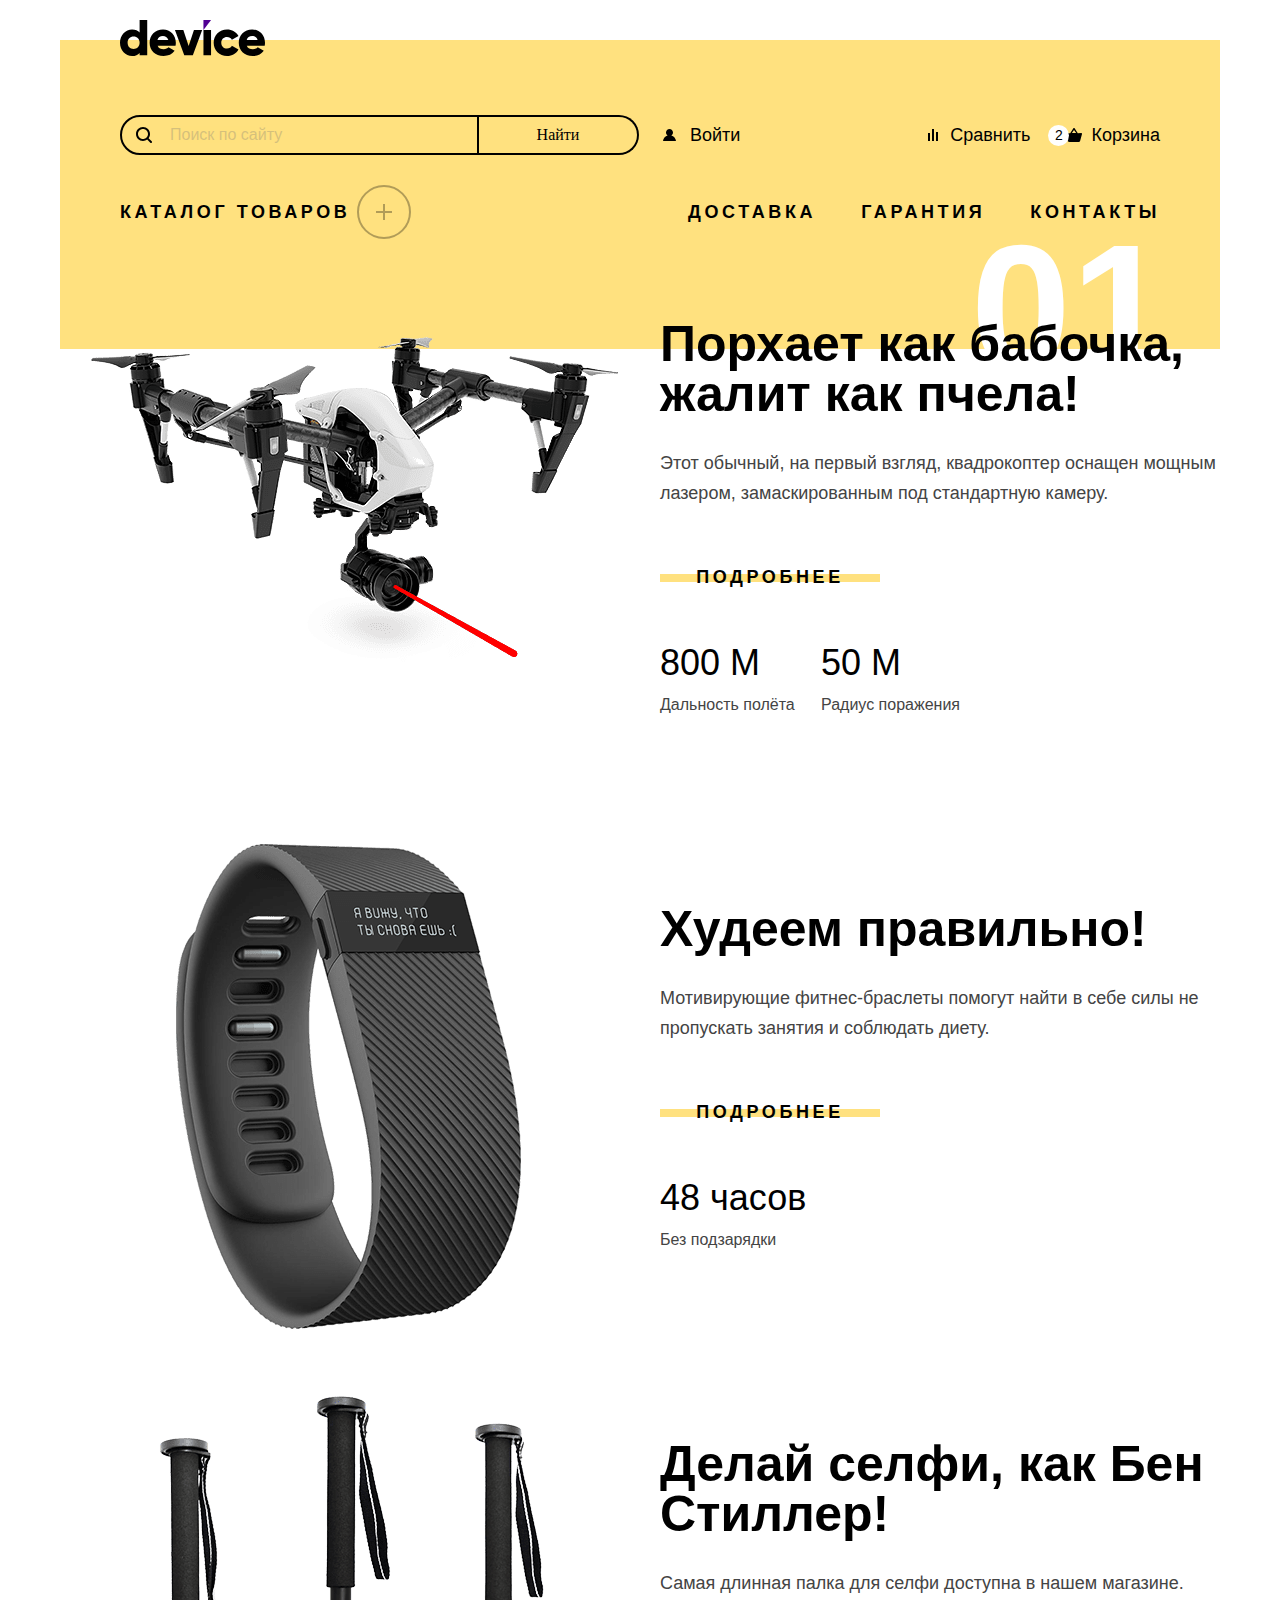
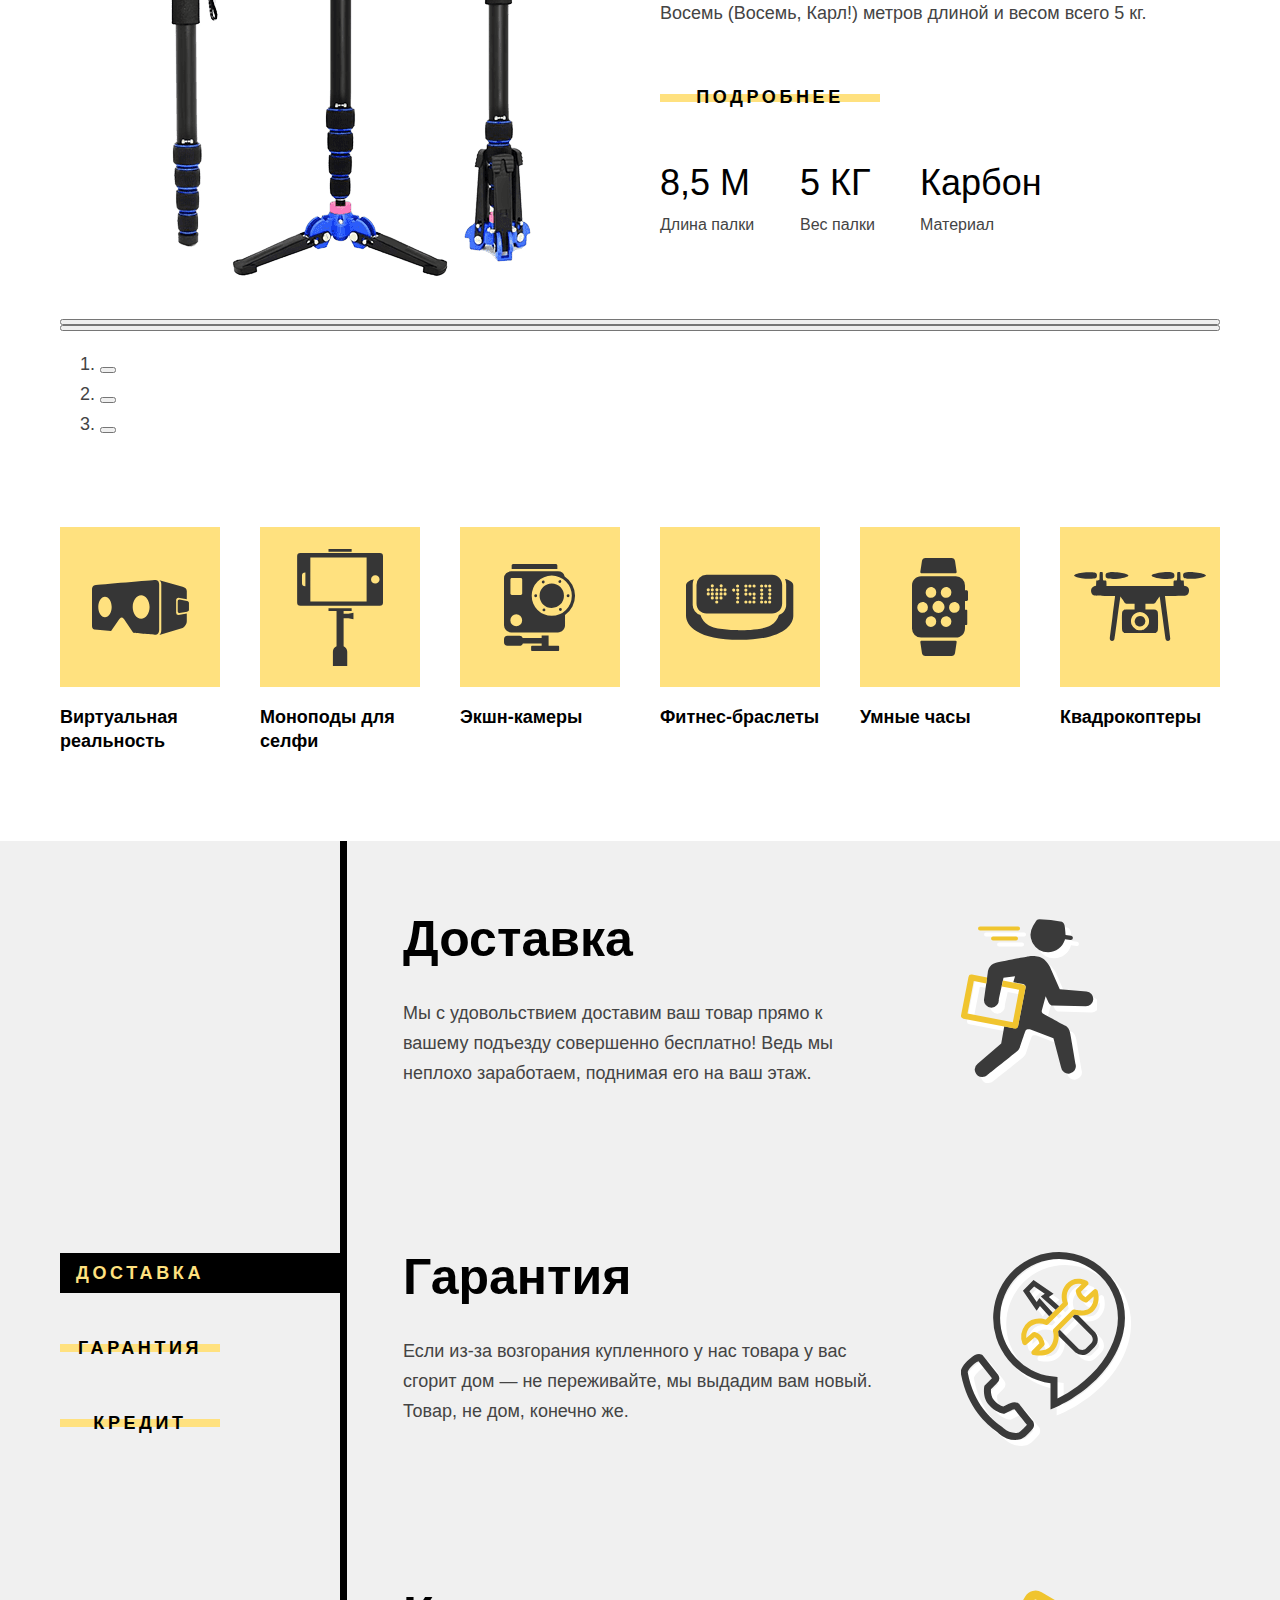
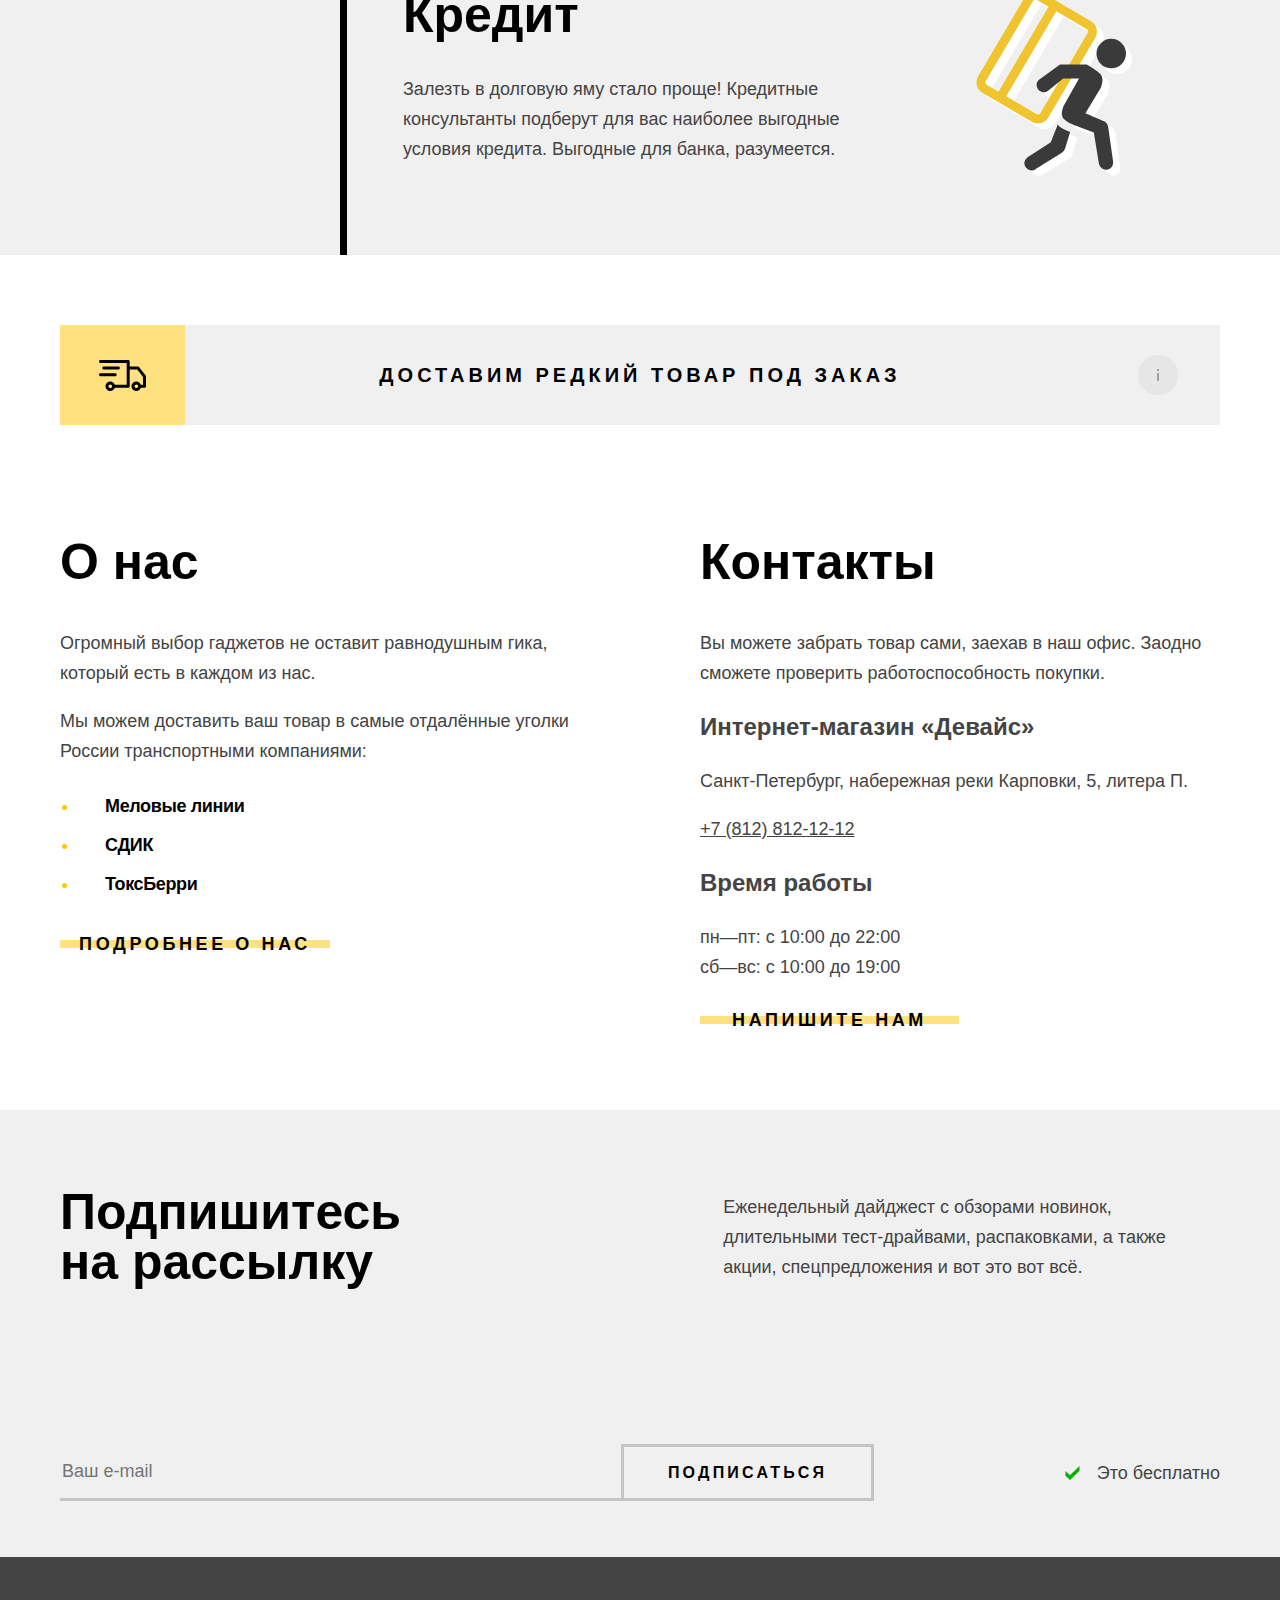
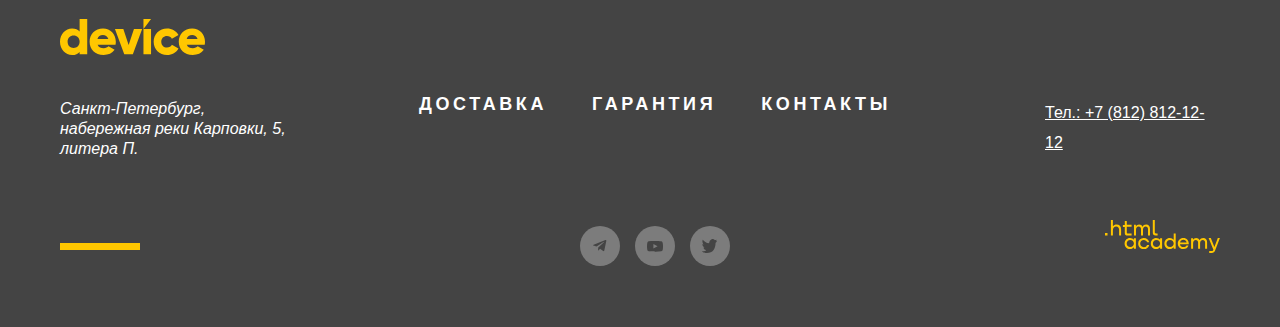
==== index.html @ 6e148314 "Добавляет стили кнопкам футера в разных статусах" ====
<!DOCTYPE html>
<html lang="ru">

  <head>
    <meta charset="utf-8">
    <link rel="stylesheet" href="styles/styles.css">
    <title>HTML Academy: Девайс</title>
  </head>

  <body>
    <header class="page-header">
      <div class="container">
        <a class="page-header-link" href="index.html">
          <img class="page-header-logo" src="images/logo-header.svg" width="145" height="36"
            alt="Логотип интернет-магазина «Device».">
        </a>
        <div class="user-link-row">
          <div class="search-form-container">
            <form class="search-form" action="https://echo.htmlacademy.ru/" method="post">
              <label class="search">
                <input class="search-input" type="search" name="search-field" placeholder="Поиск по сайту">
                <svg class="search-icon" aria-hidden="true" focusable="false" xmlns="http://www.w3.org/2000/svg"
                  width="16" height="16" fill="none" viewBox="0 0 16 16">
                  <path fill="#000"
                    d="m15.7 14.3-3.1-3.1C13.5 10 14 8.6 14 7c0-3.9-3.1-7-7-7S0 3.1 0 7s3.1 7 7 7c1.6 0 3-.5 4.2-1.4l3.1 3.1c.2.2.4.3.7.3.6 0 1-.4 1-1 0-.2-.1-.5-.3-.7ZM2 7c0-2.8 2.2-5 5-5s5 2.2 5 5-2.2 5-5 5-5-2.2-5-5Z" />
                </svg>
              </label>
              <button class="button search-button" type="submit"><span>Найти</span></button>
            </form>
            <a class="user-link user-login" href="#"><svg class="user-link-icon" aria-hidden="true" focusable="false"
                xmlns="http://www.w3.org/2000/svg" width="13" height="12" fill="none" viewBox="0 0 13 12">
                <path fill="#000"
                  d="M0 12h13c-.2-2.6-2.1-4.8-4.7-5.5 1-.6 1.7-1.7 1.7-3C10 1.6 8.4 0 6.5 0S3 1.6 3 3.5c0 1.3.7 2.4 1.7 3C2.1 7.2.2 9.4 0 12Z" />
              </svg>Войти</a>
          </div>
          <div class="user-link-container">
            <a class="user-link user-compare" href="#"><svg class="user-link-icon" aria-hidden="true" focusable="false"
                xmlns="http://www.w3.org/2000/svg" width="10" height="12" fill="none" viewBox="0 0 10 12">
                <path fill="#000" d="M6 0H4v12h2V0ZM2 4H0v8h2V4ZM10 3H8v9h2V3Z" />
              </svg>Сравнить</a>
            <a class="user-link user-basket" href="#"><svg class="user-link-icon" aria-hidden="true" focusable="false"
                xmlns="http://www.w3.org/2000/svg" width="16" height="14" fill="none" viewBox="0 0 16 14">
                <path fill="#000"
                  d="m15.3 5-3.5.2L8.6.3C8.5.1 8.2 0 8 0c-.2 0-.5.1-.6.3L4.2 5.2H.7c-.4 0-.7.3-.7.7v.2l1.9 6.8c.2.7.7 1.1 1.4 1.1h9.4c.7 0 1.2-.4 1.4-1.1L16 6v-.2c0-.4-.3-.8-.7-.8ZM8 1.9l2.2 3.2H5.9L8 1.9Z" />
              </svg>Корзина</a>
          </div>
        </div>
        <div class="navigation-row">
          <div class="catalog-container">
            <a class="navigation-link navigation-catalog" href="catalog.html">Каталог товаров <span
                class="header-catalog-image"><svg class="header-catalog-icon" aria-hidden="true" focusable="false"
                  xmlns="http://www.w3.org/2000/svg" width="16" height="16" fill="none" viewBox="0 0 16 16">
                  <path fill="#000" d="M16 7H9V0H7v7H0v2h7v7h2V9h7V7Z" />
                </svg></span></a>
          </div>
          <nav class="navigation">
            <a class="navigation-link" href="#">Доставка</a>
            <a class="navigation-link" href="#">Гарантия</a>
            <a class="navigation-link" href="#">Контакты</a>
          </nav>
        </div>
      </div>
    </header>

    <main class="main-container main-index">
      <div class="container">
        <h1 class="visually-hidden">Интернет-магазин «Device»</h1>
        <section class="slider slider-1">
          <h2 class="visually-hidden">Популярные товары</h2>
          <div class="slide">
            <img class="slider-image" src="images/slider-img/slider-1.png" width="560" height="560"
              alt="Фото квадрокоптера.">
            <div class="slider-info-container">
              <h3 class="main-title slider-title">Порхает как бабочка, жалит как пчела!</h3>
              <p class="slider-text">Этот обычный, на первый взгляд, квадрокоптер оснащен мощным лазером,
                замаскированным
                под
                стандартную камеру.</p>
              <button class="button button-primary btn-slider" type="button">Подробнее</button>
              <dl class="table-info-1 table-info">
                <dt class="table-title">Дальность полёта</dt>
                <dd class="table-description">800 М</dd>
                <dt class="table-title">Радиус поражения</dt>
                <dd class="table-description">50 М</dd>
              </dl>
            </div>
          </div>

          <div class="slide slider-2">
            <img class="slider-image" src="images/slider-img/slider-2.png" width="560" height="560"
              alt="Фото фитнес-браслета.">
            <div class="slider-info-container">
              <h3 class="main-title slider-title">Худеем правильно!</h3>
              <p class="slider-text">Мотивирующие фитнес-браслеты помогут найти в себе силы не пропускать занятия и
                соблюдать
                диету.</p>
              <button class="button button-primary btn-slider" type="button">Подробнее</button>
              <dl class="table-info-2 table-info">
                <dt class="table-title">Без подзарядки</dt>
                <dd class="table-description">48 часов</dd>
              </dl>
            </div>
          </div>

          <div class="slide slider-3">
            <img class="slider-image" src="images/slider-img/slider-3.png" width="560" height="560"
              alt="Фото палки для селфи.">
            <div class="slider-info-container">
              <h3 class="main-title slider-title">Делай селфи, как Бен Стиллер!</h3>
              <p class="slider-text">Самая длинная палка для селфи доступна в нашем магазине. Восемь (Восемь, Карл!)
                метров
                длиной и весом всего 5 кг.</p>
              <button class="button button-primary btn-slider" type="button">Подробнее</button>
              <dl class="table-info-3 table-info">
                <dt class="table-title">Длина палки</dt>
                <dd class="table-description">8,5 М</dd>
                <dt class="table-title">Вес палки</dt>
                <dd class="table-description">5 КГ</dd>
                <dt class="table-title">Материал</dt>
                <dd class="table-description">Карбон</dd>
              </dl>
            </div>
          </div>

          <button class="slider-button slider-prev" type="button">
            <span class="visually-hidden">Предыдущий товар</span>
          </button>
          <button class="slider-button slider-next" type="button">
            <span class="visually-hidden">Следующий товар</span>
          </button>

          <div class="pagination-conteiner">
            <ol class="slider-pagination">
              <li class="slider-pagination-item">
                <button class="slider-pagination-button slider-pagination-button-current" type="button">
                  <span class="visually-hidden">1 Слайд</span>
                </button>
              </li>
              <li class="slider-pagination-item">
                <button class="slider-pagination-button" type="button">
                  <span class="visually-hidden">2 Слайд</span>
                </button>
              </li>
              <li class="slider-pagination-item">
                <button class="slider-pagination-button" type="button">
                  <span class="visually-hidden">3 Слайд</span>
                </button>
              </li>
            </ol>
          </div>
        </section>
      </div>

      <section class="product-category">
        <div class="container">
          <h2 class="visually-hidden">Категории товаров</h2>
          <a class="product-category-link" href="#">
            <div class="product-icon-container"><svg class="product-icon" aria-hidden="true" focusable="false"
                xmlns="http://www.w3.org/2000/svg" width="97" height="55" fill="none" viewBox="0 0 97 55">
                <path fill="#363636"
                  d="M84.13 32.64V20c0-1.3 1.05-2.37 2.34-2.37l8.32 1.58v-8.19c0-2.36-1.7-3.43-4.2-4.27L67.4.17c1.62 1.4 1.9 2.04 1.9 4.4v45.21c0 2.36-.46 4.07-1.97 5.21l23.26-7.07c2.4-.83 4.2-4.21 4.2-6.57v-7.91l-8.32 1.57a2.35 2.35 0 0 1-2.34-2.37Z" />
                <path fill="#363636"
                  d="m95.13 20.98-7.6-1.45c-1 0-1.82.83-1.82 1.86v9.86c0 1.03.81 1.86 1.82 1.86l7.6-1.43c1.15-.42 1.82-.83 1.82-1.86v-6.99c0-1.02-.76-1.5-1.82-1.85ZM67.17 4.48c0-5.08-4.23-4.46-4.23-4.46S5.84 4.74 2.84 5.14C-.16 5.55 0 9.54 0 9.54V45.8c0 3.74 2.6 3.75 2.6 3.75l16.48 1.4L27.2 39.3s1.11-1.83 2.5-1.83c1.4 0 2.44 1.86 2.44 1.86l9.06 13.52s18.9 1.91 22.52 1.91c3.63 0 3.44-5.02 3.44-5.02V4.48ZM12.98 37.2c-3.7 0-6.7-4.6-6.7-10.27 0-5.68 3-10.28 6.7-10.28s6.7 4.6 6.7 10.28c0 5.67-3 10.27-6.7 10.27Zm36.16 1.43c-4.66 0-8.44-5.24-8.44-11.7 0-6.47 3.78-11.7 8.44-11.7s8.44 5.23 8.44 11.7c0 6.46-3.78 11.7-8.44 11.7Z" />
              </svg></div>
            <p class="product-category-description">Виртуальная
              реальность</p>
          </a>
          <a class="product-category-link" href="#">
            <div class="product-icon-container"><svg class="product-icon" aria-hidden="true" focusable="false"
                xmlns="http://www.w3.org/2000/svg" width="87" height="117" fill="none" viewBox="0 0 87 117">
                <path fill="#363636"
                  d="M82.82 4.01H3.33A3.19 3.19 0 0 0 .14 7.2V53.6a3.19 3.19 0 0 0 3.19 3.2h79.5A3.19 3.19 0 0 0 86 53.6V7.2A3.19 3.19 0 0 0 82.82 4ZM8.4 37.24h-.22a3.19 3.19 0 0 1-3.2-3.2v-7.28a3.19 3.19 0 0 1 3.2-3.18h.22v13.66ZM69.62 52.4H13.34v-44h56.28v44Zm8.78-17.86a4.15 4.15 0 1 1 0-8.29 4.15 4.15 0 0 1 0 8.3ZM54.65 0H31.5v2.76h23.15V0ZM46.6 64.86V61.9h8.05v-2.76H31.5v2.76h8.04v35.24a6.07 6.07 0 0 0-3.63 5.56V117h14.33v-14.3c0-2.5-1.5-4.63-3.63-5.56v-28h4.8l5.04 1.22v-6.71l-5.05 1.21h-4.8Z" />
              </svg></div>
            <p class="product-category-description">Моноподы
              для селфи</p>
          </a>
          <a class="product-category-link" href="#">
            <div class="product-icon-container"><svg class="product-icon" aria-hidden="true" focusable="false"
                xmlns="http://www.w3.org/2000/svg" width="72" height="87" fill="none" viewBox="0 0 72 87">
                <path fill="#363636"
                  d="M53.35 1.49c0-.74-.58-1.49-1.31-1.49H9.05c-.73 0-1.38.75-1.38 1.49v3.52h45.68V1.5ZM54.2 81.8h-9.6V71.44h-6.95v2.5H18.77a3.49 3.49 0 0 0-3.18-2.15H3.56A3.59 3.59 0 0 0 0 75.31v3.02a3.55 3.55 0 0 0 3.56 3.48h12.03c1.52 0 2.8-.9 3.27-2.33h18.79v2.33h-9.52c-.53 0-1.01.44-1.01.97v3.17c0 .54.48 1.05 1.01 1.05H54.2c.53 0 .93-.51.93-1.05v-3.17c0-.53-.4-.97-.93-.97ZM60.67 12.39a7.04 7.04 0 0 0-6.77-5.05H7.15A7.1 7.1 0 0 0 0 14.36v46.9a7.18 7.18 0 0 0 7.15 7.12h46.74c3.9 0 7.13-3.2 7.13-7.12V50.92a23.3 23.3 0 0 0-.36-38.52ZM12.24 62.15a5.91 5.91 0 1 1 .02-11.82 5.91 5.91 0 0 1-.02 11.82Zm5.96-32.6c0 .78-.64 1.42-1.42 1.42H7.84c-.78 0-1.42-.64-1.42-1.42V15.39c0-.79.64-1.43 1.42-1.43h8.94c.78 0 1.42.64 1.42 1.43v14.16Zm29.56 22.3a20.1 20.1 0 0 1-20.05-20.12 20.1 20.1 0 0 1 20.05-20.12 20.1 20.1 0 0 1 20.06 20.13 20.1 20.1 0 0 1-20.06 20.12Z" />
                <path fill="#363636"
                  d="M47.76 43.96a12.2 12.2 0 0 0 12.19-12.23 12.2 12.2 0 0 0-12.19-12.22 12.2 12.2 0 0 0-12.19 12.22 12.2 12.2 0 0 0 12.2 12.23ZM31.56 33.17a1.44 1.44 0 1 0 0-2.87 1.44 1.44 0 0 0 0 2.87ZM63.96 33.17a1.44 1.44 0 1 0 0-2.87 1.44 1.44 0 0 0 0 2.87ZM39.1 19.43a1.44 1.44 0 1 0 0-2.87 1.44 1.44 0 0 0 0 2.87ZM56.41 46.91a1.43 1.43 0 1 0 0-2.86 1.43 1.43 0 0 0 0 2.86ZM55.7 19a1.44 1.44 0 1 0 0-2.87 1.44 1.44 0 0 0 0 2.87ZM39.83 47.34a1.44 1.44 0 1 0 0-2.87 1.44 1.44 0 0 0 0 2.87Z" />
              </svg></div>
            <p class="product-category-description">Экшн-камеры</p>
          </a>
          <a class="product-category-link" href="#">
            <div class="product-icon-container"><svg class="product-icon" aria-hidden="true" focusable="false"
                xmlns="http://www.w3.org/2000/svg" width="108" height="66" fill="none" viewBox="0 0 108 66">
                <path fill="#363636"
                  d="M98.97 5.07a10.4 10.4 0 0 1 1.2 4.82V31c0 4.62-3.09 8.53-7.24 9.9-1.33 4-3.78 7.86-8.05 10.44-8.68 5.23-31.12 4.83-31.2 4.83-.08 0-22.51.4-31.19-4.83a18.73 18.73 0 0 1-8.04-10.28 10.5 10.5 0 0 1-7.76-10.06V9.9c0-1.68.43-3.28 1.14-4.69C4.17 6.1 0 7.92 0 11.43v29.99c0 10.25 11.84 24.43 53.66 24.43 41.82 0 53.65-14.18 53.65-24.43V11.43c0-3.68-4.57-5.49-8.34-6.36Z" />
                <path fill="#363636"
                  d="M20.56 39.46h65.52c5.57 0 10.08-4.51 10.08-10.08V10.94C96.16 5.37 91.65.86 86.08.86H20.56A10.08 10.08 0 0 0 10.5 10.94v18.44c0 5.57 4.5 10.08 10.07 10.08Zm63.13-29a1.57 1.57 0 1 1 0 3.15 1.57 1.57 0 0 1 0-3.14Zm0 4.05a1.57 1.57 0 1 1 0 3.13 1.57 1.57 0 0 1 0-3.13Zm0 4.04a1.57 1.57 0 1 1 0 3.13 1.57 1.57 0 0 1 0-3.13Zm0 3.82a1.57 1.57 0 1 1 0 3.14 1.57 1.57 0 0 1 0-3.14Zm0 4.04a1.57 1.57 0 1 1 0 3.14 1.57 1.57 0 0 1 0-3.14Zm-4.03-15.94a1.57 1.57 0 1 1 0 3.13 1.57 1.57 0 0 1 0-3.13Zm0 15.94a1.57 1.57 0 1 1 0 3.14 1.57 1.57 0 0 1 0-3.14Zm-4.04-15.94a1.57 1.57 0 1 1 0 3.14 1.57 1.57 0 0 1 0-3.14Zm0 4.04a1.57 1.57 0 1 1 0 3.14 1.57 1.57 0 0 1 0-3.14Zm0 4.04a1.57 1.57 0 1 1 0 3.13 1.57 1.57 0 0 1 0-3.13Zm0 3.82a1.57 1.57 0 1 1 0 3.14 1.57 1.57 0 0 1 0-3.14Zm0 4.04a1.57 1.57 0 1 1 0 3.14 1.57 1.57 0 0 1 0-3.14Zm-7.66-15.94a1.57 1.57 0 1 1 0 3.13 1.57 1.57 0 0 1 0-3.13Zm0 8.08a1.57 1.57 0 1 1 0 3.13 1.57 1.57 0 0 1 0-3.13Zm0 3.88a1.57 1.57 0 1 1 0 3.13 1.57 1.57 0 0 1 0-3.13Zm0 3.98a1.57 1.57 0 1 1 0 3.14 1.57 1.57 0 0 1 0-3.14Zm-4.03-15.94a1.57 1.57 0 1 1 0 3.14 1.57 1.57 0 0 1 0-3.14Zm0 8.08a1.57 1.57 0 1 1 0 3.13 1.57 1.57 0 0 1 0-3.13Zm0 7.86a1.57 1.57 0 1 1 0 3.14 1.57 1.57 0 0 1 0-3.14Zm-4.04-15.94a1.57 1.57 0 1 1 0 3.14 1.57 1.57 0 0 1 0-3.14Zm0 4.04a1.57 1.57 0 1 1 0 3.14 1.57 1.57 0 0 1 0-3.14Zm0 4.04a1.57 1.57 0 1 1 0 3.14 1.57 1.57 0 0 1 0-3.14Zm0 7.86a1.57 1.57 0 1 1 0 3.14 1.57 1.57 0 0 1 0-3.14Zm-8.3-15.94a1.57 1.57 0 1 1 0 3.14 1.57 1.57 0 0 1 0-3.14Zm0 4.04a1.57 1.57 0 1 1 0 3.13 1.57 1.57 0 0 1 0-3.13Zm0 4.04a1.57 1.57 0 1 1 0 3.13 1.57 1.57 0 0 1 0-3.13Zm0 3.88a1.57 1.57 0 1 1 .01 3.13 1.57 1.57 0 0 1 0-3.13Zm0 3.98a1.57 1.57 0 1 1 0 3.14 1.57 1.57 0 0 1 0-3.14Zm-4.03-11.9a1.57 1.57 0 1 1 0 3.13 1.57 1.57 0 0 1 0-3.13Zm-8.5-.21a1.57 1.57 0 1 1 0 3.14 1.57 1.57 0 0 1 0-3.14Zm0 4.03a1.57 1.57 0 1 1 0 3.14 1.57 1.57 0 0 1 0-3.14Zm-4.04-8.07a1.57 1.57 0 1 1 0 3.13 1.57 1.57 0 0 1 0-3.13Zm0 4.04a1.57 1.57 0 1 1 0 3.13 1.57 1.57 0 0 1 0-3.13Zm0 4.03a1.57 1.57 0 1 1 0 3.14 1.57 1.57 0 0 1 0-3.14Zm0 4.04a1.57 1.57 0 1 1 0 3.14 1.57 1.57 0 0 1 0-3.14Zm-4.26-8.07a1.57 1.57 0 1 1 0 3.13 1.57 1.57 0 0 1 0-3.13Zm0 4.03a1.57 1.57 0 1 1 0 3.14 1.57 1.57 0 0 1 0-3.14Zm0 4.04a1.57 1.57 0 1 1 0 3.14 1.57 1.57 0 0 1 0-3.14Zm0 4.04a1.57 1.57 0 1 1 0 3.14 1.57 1.57 0 0 1 0-3.14ZM26.3 10.26a1.57 1.57 0 1 1 0 3.14 1.57 1.57 0 0 1 0-3.14Zm0 4.04a1.57 1.57 0 1 1 0 3.14 1.57 1.57 0 0 1 0-3.14Zm0 4.03a1.57 1.57 0 1 1 0 3.15 1.57 1.57 0 0 1 0-3.15Zm0 4.04a1.57 1.57 0 1 1 0 3.15 1.57 1.57 0 0 1 0-3.15Zm-4.04-8.07a1.57 1.57 0 1 1 0 3.14 1.57 1.57 0 0 1 0-3.14Zm0 4.03a1.57 1.57 0 1 1 0 3.14 1.57 1.57 0 0 1 0-3.14Z" />
              </svg></div>
            <p class="product-category-description">Фитнес-браслеты</p>
          </a>
          <a class="product-category-link" href="#">
            <div class="product-icon-container"><svg class="product-icon" aria-hidden="true" focusable="false"
                xmlns="http://www.w3.org/2000/svg" width="57" height="98" fill="none" viewBox="0 0 57 98">
                <path fill="#363636"
                  d="M54.5 32.2h-1.52v-4.64a9.16 9.16 0 0 0-9.08-9.19H9.08c-5 0-9.08 4.13-9.08 9.19v42.86a9.16 9.16 0 0 0 9.08 9.19H43.9c5 0 9.08-4.13 9.08-9.19v-3.41h1.52c.41 0 .75-.34.75-.76V52.47a.76.76 0 0 0-.76-.77h-1.51v-8.79h1.52c.83 0 1.5-.68 1.5-1.53v-7.65c0-.84-.67-1.53-1.5-1.53Zm-20.42-3.11c2.93 0 5.3 2.4 5.3 5.36a5.33 5.33 0 0 1-5.3 5.35c-2.92 0-5.3-2.4-5.3-5.35a5.33 5.33 0 0 1 5.3-5.36Zm-15.13 0c2.92 0 5.3 2.4 5.3 5.36a5.33 5.33 0 0 1-5.3 5.35c-2.93 0-5.3-2.4-5.3-5.35a5.33 5.33 0 0 1 5.3-5.36ZM5.3 49.39a5.33 5.33 0 0 1 5.3-5.35c2.92 0 5.3 2.4 5.3 5.36a5.33 5.33 0 0 1-5.3 5.36c-2.93 0-5.3-2.4-5.3-5.36Zm13.64 19.5c-2.92 0-5.3-2.4-5.3-5.35a5.33 5.33 0 0 1 5.3-5.36c2.93 0 5.3 2.4 5.3 5.36a5.33 5.33 0 0 1-5.3 5.35Zm1.5-19.9a6.09 6.09 0 0 1 6.05-6.12 6.09 6.09 0 0 1 6.06 6.12 6.09 6.09 0 0 1-6.06 6.13 6.1 6.1 0 0 1-6.05-6.13Zm13.64 19.9c-2.92 0-5.3-2.4-5.3-5.35a5.33 5.33 0 0 1 5.3-5.36c2.93 0 5.3 2.4 5.3 5.36a5.33 5.33 0 0 1-5.3 5.35Zm8.3-14.13c-2.92 0-5.3-2.4-5.3-5.36a5.33 5.33 0 0 1 5.3-5.36c2.93 0 5.3 2.4 5.3 5.36a5.33 5.33 0 0 1-5.3 5.36ZM9.65 15.31h33.68c.85 0 1.44-.68 1.3-1.51l-1.6-10.77A3.68 3.68 0 0 0 39.5 0H13.47a3.68 3.68 0 0 0-3.51 3.03L8.34 13.8c-.12.83.46 1.51 1.3 1.51ZM43.33 82.67H9.65c-.85 0-1.43.68-1.3 1.52l1.6 10.76a3.68 3.68 0 0 0 3.52 3.03h26.04a3.68 3.68 0 0 0 3.51-3.02l1.62-10.77a1.28 1.28 0 0 0-1.3-1.52Z" />
              </svg></div>
            <p class="product-category-description">Умные часы</p>
          </a>
          <a class="product-category-link" href="#">
            <div class="product-icon-container"><svg class="product-icon" aria-hidden="true" focusable="false"
                xmlns="http://www.w3.org/2000/svg" width="133" height="70" fill="none" viewBox="0 0 133 70">
                <path fill="#363636"
                  d="M12.05.26C6.51.75 1.84 1.86.58 2.93c-.73.62-.73.62-.24 1.16C1 4.8 4.06 5.73 7.6 6.32c4 .67 12.51.7 13.72.05 1.22-.66 1.63-1.41 1.63-2.98 0-1.62-.62-2.41-2.22-2.85C19.27.15 14.94 0 12.05.26ZM25.77.49c-.12.28-.25 2.1-.25 4.11 0 4.06.15 3.78-2.2 3.93l-1.03.08-.25 5.09-1.2.28c-2.57.67-3.99 2.6-3.78 5.3.13 1.92 1.03 3.34 2.58 4.08 1.1.52 1.47.54 11.24.54 5.55 0 10.14.08 10.19.18.05.13-1.1 9.4-2.58 20.64-1.44 11.23-2.68 21-2.7 21.67C35.72 68 36.6 69 38.12 69c1.24 0 2.01-.64 2.32-1.9.13-.52 1.5-10.34 3.02-21.83a727.78 727.78 0 0 1 2.94-20.86c.1 0 1.08 1.4 2.2 3.13 2.93 4.63 2.4 4.32 7.63 4.32h4.36v5.63l-5.14.08c-4.72.07-5.2.12-5.88.61-1.57 1.16-1.62 1.42-1.62 10.98 0 9.53.02 9.79 1.52 11.05l.85.7H81.7l.85-.7c1.5-1.26 1.52-1.52 1.52-11.05 0-9.56-.05-9.82-1.63-10.98-.67-.49-1.16-.54-5.88-.61l-5.13-.08v-5.63h4.36c5.23 0 4.7.3 7.63-4.32a25.53 25.53 0 0 1 2.2-3.13c.07 0 1.42 9.4 2.94 20.86 1.52 11.5 2.89 21.31 3.01 21.83.31 1.26 1.09 1.9 2.33 1.9 1.52 0 2.4-1 2.34-2.62-.02-.67-1.26-10.44-2.7-21.67a903 903 0 0 1-2.58-20.64c.05-.1 4.64-.18 10.19-.18 9.77 0 10.13-.02 11.24-.54 1.55-.74 2.45-2.16 2.58-4.08a4.75 4.75 0 0 0-3.8-5.3L110 13.7l-.26-5.09-1.03-.08c-2.34-.15-2.2.13-2.2-3.93 0-2-.12-3.83-.25-4.11-.2-.36-.54-.49-1.37-.49-.61 0-1.23.13-1.42.3-.2.21-.3 1.47-.3 3.94 0 2.47-.1 3.73-.31 3.93-.18.18-.9.31-1.65.31-1.63 0-1.66.05-1.66 3.11v2.29H32.48v-2.29c0-3.06-.02-3.1-1.65-3.1-.75 0-1.47-.14-1.65-.32-.2-.2-.31-1.46-.31-3.93s-.1-3.73-.3-3.93C28.37.13 27.75 0 27.13 0c-.82 0-1.16.13-1.37.49ZM68.62 40.6c2.89.9 5.39 3.4 6.16 6.17.44 1.54.31 4.21-.28 5.78a10.23 10.23 0 0 1-4.57 4.94c-1.29.64-1.75.71-3.92.71-2.16 0-2.63-.07-3.92-.71a10.22 10.22 0 0 1-4.56-4.94c-.6-1.57-.73-4.24-.29-5.78a9.58 9.58 0 0 1 6.06-6.17 7.56 7.56 0 0 1 5.32 0Z" />
                <path fill="#363636"
                  d="M63.8 44.44c-2.04.92-3.51 3.65-3.07 5.73a5.43 5.43 0 0 0 8 3.7 5.3 5.3 0 0 0 2.44-5.78 5.38 5.38 0 0 0-5.16-4.14c-.64 0-1.62.23-2.22.49ZM36.1.15c-3.93.67-4.52 1.14-4.52 3.45 0 1.82.46 2.41 2.27 2.95 1.55.47 7.17.52 10.5.13 6.86-.82 11.32-2.54 9.7-3.75-1.27-.9-4.9-1.88-9.06-2.39-2.47-.3-8-.54-8.9-.39ZM89.48.26c-6.31.59-11.86 2.08-11.86 3.18 0 1.73 7.84 3.47 15.63 3.5 5.8 0 7.2-.64 7.2-3.34 0-1.83-.62-2.62-2.38-3.09C96.42.11 92.4 0 89.48.26ZM112.78.28c-1.78.23-3.02.77-3.43 1.5-.4.76-.31 2.9.15 3.57.93 1.3 1.65 1.46 7.07 1.46 3.66 0 5.8-.13 7.87-.49 3.53-.59 6.6-1.51 7.24-2.23.5-.54.5-.54-.23-1.16-1.34-1.13-5.96-2.18-11.92-2.67-3.48-.29-4.48-.29-6.75.02Z" />
              </svg></div>
            <p class="product-category-description">Квадрокоптеры</p>
          </a>
        </div>
      </section>

      <section class="advantages">
        <div class="container">
          <div class="tab-menu">
            <h2 class="visually-hidden">Наши преимущества</h2>
            <button class="button advantages-button advantages-button-current" type="button">Доставка</button>
            <button class="button advantages-button" type="button">Гарантия</button>
            <button class="button advantages-button" type="button">Кредит</button>
          </div>
          <div class="tab-description-container">
            <div class="tab-description">
              <div class="text-container-delievery">
                <h3 class="main-title advantages-title">Доставка</h3>
                <p class="tab-text">Мы с удовольствием доставим ваш товар прямо
                  к вашему подъезду совершенно бесплатно! Ведь
                  мы неплохо заработаем, поднимая его на ваш этаж.</p>
              </div>
              <svg class="advantages-icon-1" aria-hidden="true" focusable="false" xmlns="http://www.w3.org/2000/svg"
                width="136" height="165" fill="none" viewBox="0 0 136 165">
                <path fill="#fff"
                  d="M93.13 39.27c8.12 0 14.95-5.55 16.9-13.05l5.47.81a2.16 2.16 0 0 0 .64-4.27l-5.55-.82v-.68s-.46-6.52-1.08-9.24c-.62-2.72-2.54-3.3-2.54-3.3A111.85 111.85 0 0 0 84.6 6.3c-2.6 0-3.16 1.33-3.16 1.33l-3.15 5-.23.36-.02.04a17.46 17.46 0 0 0 15.1 26.24ZM131.53 78.58 104.8 76.4l-9.24-21.12s-.46-2.77-6.01-8.47c-5.55-5.7-16.8-3.4-16.8-3.4s-23.89 4.48-31.75 6.33c-7.86 1.85-8.16 9.86-8.16 9.86l-.64 4.52-15.17-2.94a2.99 2.99 0 0 0-3.52 2.37L6.1 101.8a3 3 0 0 0 2.37 3.52l51.2 9.92.35.04c-.73.1-1.3-.04-1.3-.04l-9.4-1.85-3.07 17.1-23.56 20.37a7.41 7.41 0 0 0 4.63 13.23 7.4 7.4 0 0 0 5.22-2.15s27.73-22.04 29.58-23.59c1.85-1.54 2.77-3.85 2.77-3.85s4.54-13.95 5.78-16.87c.85-2 4.93-1.08 4.93-1.08l22.89 8.63 7.61 29.06a7.43 7.43 0 1 0 14.59-2.7c-.84-4.97-4.6-27.05-5.56-31.83-1.08-5.4-4.62-6.94-4.62-6.94s-21.27-11.55-22.66-12.33c-1.38-.77-1.08-2.77-1.08-2.77l3.93-14.33 2.78 5.85s1.62 3.28 4.08 3.4l33.36.82a7.43 7.43 0 0 0 .63-14.83ZM60.1 63.3l-1.79 5.88 9.9 1.92L48 67.19l.55-2.5 11.55-1.38Zm-2.25 45.47L12.55 100l6.27-32.35 12.54 2.43-1.62 11.56-.64 4.41v.08l-.03.13a7.43 7.43 0 1 0 14.74.01l2.9-13.22 17.42 3.37-6.28 32.36ZM25.05 17.5h38.03a2 2 0 0 0 2-1.98 2 2 0 0 0-2-2H25.05a2 2 0 0 0-2 2 2 2 0 0 0 2 1.99ZM38.08 23.52a2 2 0 0 0-2 2 2 2 0 0 0 2 1.98h22.96a2 2 0 0 0 2-1.99 2 2 0 0 0-2-1.99H38.08Z" />
                <path fill="#3A3A3A"
                  d="M87.1 33.23c8.12 0 14.94-5.54 16.9-13.05l5.47.82.31.02a2.16 2.16 0 0 0 .32-4.29l-5.54-.83v-.13l-.01-.54s-.45-6.52-1.08-9.24c-.62-2.72-2.53-3.3-2.53-3.3A111.85 111.85 0 0 0 78.56.25c-2.6 0-3.15 1.34-3.15 1.34l-3.15 5-.01-.01-.22.37-.03.04a17.47 17.47 0 0 0 15.1 26.24ZM125.5 72.54l-26.74-2.17-9.25-21.11s-.46-2.77-6-8.48c-5.56-5.7-16.8-3.39-16.8-3.39s-23.9 4.47-31.75 6.32c-7.86 1.85-8.17 9.86-8.17 9.86l-3.08 22.04-.64 4.4-.01.09-.02.12a7.43 7.43 0 1 0 14.73.01l4.74-21.57 11.56-1.39-1.8 5.88 9.9 1.92a3.01 3.01 0 0 1 2.38 3.52l-7.41 38.24a3.01 3.01 0 0 1-2.95 2.43l-.22-.02c-.73.1-1.29-.04-1.29-.04l-9.4-1.84-3.08 17.1-23.56 20.36a7.41 7.41 0 0 0 4.64 13.23 7.4 7.4 0 0 0 5.22-2.14s27.72-22.05 29.57-23.6a10.93 10.93 0 0 0 2.77-3.84s4.54-13.95 5.78-16.88c.85-2 4.94-1.08 4.94-1.08l22.88 8.63 7.62 29.07a7.43 7.43 0 1 0 14.59-2.7c-.85-4.98-4.61-27.06-5.57-31.84-1.08-5.4-4.62-6.93-4.62-6.93S83.19 95.18 81.81 94.4c-1.39-.77-1.08-2.77-1.08-2.77l3.93-14.33 2.77 5.85s1.62 3.28 4.09 3.4l33.35.81a7.43 7.43 0 0 0 .63-14.83Z" />
                <path fill="#F0C42E"
                  d="m53.97 109.64.22.03c1.41 0 2.67-1 2.95-2.44L64.55 69a3.01 3.01 0 0 0-2.37-3.52l-20.22-3.91-1.28 5.86 17.41 3.37-6.27 32.36-45.3-8.78 6.27-32.35 12.54 2.43.83-5.95-15.18-2.95a2.99 2.99 0 0 0-3.51 2.38L.05 96.17a3 3 0 0 0 2.38 3.52l51.2 9.92c.11.02.22.03.34.03Z" />
                <path fill="#F0C52E"
                  d="M59.04 9.48a2 2 0 0 1-2 2H19.01a2 2 0 0 1-2-2 2 2 0 0 1 2-1.99h38.03a2 2 0 0 1 2 2ZM57 19.48a2 2 0 0 1-2 1.99H32.04a2 2 0 0 1-2-1.99 2 2 0 0 1 2-1.99H55a2 2 0 0 1 2 1.99Z" />
              </svg>
            </div>

            <div class="tab-description second">
              <div class="text-container-guarantee">
                <h3 class="main-title advantages-title">Гарантия</h3>
                <p class="tab-text">Если из-за возгорания купленного у нас товара у вас
                  сгорит дом — не переживайте, мы выдадим вам новый.
                  Товар, не дом, конечно же.</p>
              </div>
              <svg class="advantages-icon-2" aria-hidden="true" focusable="false" xmlns="http://www.w3.org/2000/svg"
                width="171" height="195" fill="none" viewBox="0 0 171 195">
                <path fill="#fff"
                  d="M77.7 174.64c-.11-.13-10.5-13-12.61-15.76a6.86 6.86 0 0 0-5.6-2.68c-2.56 0-4.83 1.17-5.51 1.55l-5.49 2.74c-1.77-.48-5.58-1.95-9.28-6.26-3.28-3.84-3.26-8.99-3.08-11.1l5.9-5.9a6.56 6.56 0 0 0 1.24-8.43l-.22-.3L28.38 110a5.2 5.2 0 0 0-4.18-1.94c-2.85 0-5.88 1.97-6.76 2.59C6.56 118.4 5.86 125.2 5.81 125.96l-.02.42.07.4c6.41 35.73 26.03 51.14 35.45 58.55 1.15.9 2.14 1.68 2.86 2.3A25.53 25.53 0 0 0 60.72 194c2.38 0 4.48-.4 6.09-1.17 4.37-2.08 9.43-8.01 10.87-9.78 2.5-3.06 1.29-6.6.17-8.2l-.16-.21ZM63.8 186.5c-.5.24-1.57.49-3.08.49a18.7 18.7 0 0 1-11.94-4.63c-.86-.75-1.92-1.58-3.14-2.55-8.7-6.82-26.73-21-32.78-53.68.29-.98 1.83-4.94 8.62-9.77.65-.45 1.5-.9 2.12-1.14l13.5 17.03-7.53 7.53-.2 1.05c-.08.42-1.91 10.4 4.52 17.94 6.29 7.35 13.25 8.66 14.59 8.85l1.08.16 7.64-3.83.22-.11a5.28 5.28 0 0 1 2.16-.65 1632.26 1632.26 0 0 0 12.5 15.64c-2.56 3.09-6.17 6.66-8.28 7.67Zm74.05-120.68c5.51-5.17 7.16-11.97 5.03-20.78a2.5 2.5 0 0 0-4.1-1.27l-8.22 7.4c-1.44-.8-3.68-2.45-4.47-5.33l6.8-6.73c.95-.94 1-2.45.11-3.44l-.19-.21c-.19-.22-.42-.4-.67-.53a20.4 20.4 0 0 0-8.83-2.12c-4.7 0-8.86 1.92-12 5.56-6 6.94-4.56 15.04-3.54 18.47l-3.49 3.49L94 51.09l4.71-3.27L78.67 34.1l-10.6 10.6 13.72 20.04 3.27-4.71L94.3 70.3 91 73.6a22.31 22.31 0 0 0-6.66-1.06 18.22 18.22 0 0 0-13.96 6.36c-.27.33-6.6 8.17-2.75 18.62a2.5 2.5 0 0 0 3.99 1.02l8.3-7.26c1.32.57 3.62 2.08 4.65 5.93l-7.38 7.51a2.5 2.5 0 0 0 1.22 4.19c.1.02 2.72.62 6.17.62 6.84 0 12.11-2.27 15.25-6.57a20.93 20.93 0 0 0 4-13.08l16.2 16.21.18.16a12.28 12.28 0 0 0 7.45 2.73c2.23 0 4.63-.74 6.85-2.83l5.52-5.51.1-.1c5.02-5.36 2.26-11.7.1-14.3L123.3 69.27c1.02.1 2.15.18 3.32.18 4.89 0 8.67-1.22 11.24-3.64Zm-53.3-13.84-2.73 3.95-7.28-10.63 4.73-4.73 10.63 7.28-3.95 2.73 14.79 13.29-4.1 4.09 1.2-1.2-13.29-14.78ZM98.11 85.5c.11.31 2.62 7.75-2.32 14.53-2.77 3.8-7.75 4.53-11.4 4.51l4.7-4.79a2.5 2.5 0 0 0 .68-2.18c-1.8-10.15-9.75-11.49-10.08-11.54-.73-.1-1.48.1-2.03.59l-6.2 5.43a14.7 14.7 0 0 1 2.75-9.93 13.13 13.13 0 0 1 10.13-4.57c3.51 0 6.23 1.21 6.25 1.22a2.5 2.5 0 0 0 2.82-.5l19-19a2.5 2.5 0 0 0 .52-2.76c-.03-.08-3.5-8.34 2.16-14.87a10.48 10.48 0 0 1 8.22-3.83c1.23 0 2.38.18 3.37.42l-5.05 5a2.5 2.5 0 0 0-.73 2.08c1.02 8.3 8.97 11.07 9.31 11.19.86.28 1.8.09 2.47-.52l6.05-5.44c.38 4.86-1.02 8.55-4.3 11.64-2.01 1.89-5.37 2.28-7.82 2.28-3.7 0-6.95-.86-6.99-.87a2.5 2.5 0 0 0-2.43.65L98.7 82.91a2.54 2.54 0 0 0-.58 2.6Zm5.5 1.84v.01Zm-.18-1.12Zm33.1 10.86-5.48 5.48c-3.25 2.97-6.9.43-7.58-.1l-18.64-18.64 14.94-15.07-2.04 2.05 18.71 18.7c.46.6 3.1 4.3.09 7.58Zm-15.21-28.05Zm-.85-.15.07.01h-.07Z" />
                <path fill="#fff"
                  d="M104.16 6a65.92 65.92 0 0 0-8.52 131.28v26.22s57.44-21.24 71.97-73.62l.2-.81.34-1.28.18-.77A65.92 65.92 0 0 0 104.17 6Zm57.35 79.42v.03l-.01.03-.03.13-.12.51-.3 1.16-.1.4-.09.33c-5.56 20.05-18.52 37.7-38.5 52.44a143.41 143.41 0 0 1-19.72 12.18v-21.51l-6.1-.78a59 59 0 0 1-51.3-58.42A58.99 58.99 0 0 1 104.16 13a58.99 58.99 0 0 1 57.35 72.42Z" />
                <path fill="#3A3A3A"
                  d="M54.58 188a25.5 25.5 0 0 1-16.55-6.37c-.72-.62-1.7-1.4-2.86-2.3-9.42-7.4-29.04-22.82-35.45-58.55l-.07-.4.02-.42c.05-.75.75-7.56 11.63-15.31.88-.62 3.91-2.6 6.76-2.6 1.7 0 3.2.7 4.18 1.95l14.67 18.5.22.3a6.56 6.56 0 0 1-1.25 8.44l-5.9 5.89c-.17 2.11-.19 7.26 3.1 11.1 3.69 4.31 7.5 5.79 9.27 6.27l5.5-2.75c.67-.38 2.94-1.55 5.5-1.55 2.29 0 4.27.95 5.6 2.68a1741.1 1741.1 0 0 0 12.6 15.76l.16.2c1.11 1.61 2.33 5.15-.17 8.21-1.45 1.77-6.5 7.7-10.87 9.78-1.6.76-3.71 1.17-6.09 1.17ZM6.72 120.14c6.05 32.68 24.09 46.85 32.78 53.68 1.23.97 2.28 1.8 3.14 2.55A18.7 18.7 0 0 0 54.58 181c1.51 0 2.59-.25 3.08-.5 2.11-1 5.73-4.57 8.29-7.67-1.4-1.73-10.36-12.83-12.5-15.63h-.1a5.3 5.3 0 0 0-2.07.65l-.21.11-7.65 3.83-1.08-.16c-1.33-.19-8.3-1.5-14.58-8.85-6.44-7.53-4.61-17.52-4.53-17.94l.2-1.06 7.53-7.52-13.5-17.03c-.61.23-1.47.69-2.12 1.14-6.8 4.83-8.33 8.8-8.62 9.77Z" />
                <path fill="#F0C42E"
                  d="M78.44 103.54c-3.45 0-6.06-.6-6.17-.62a2.5 2.5 0 0 1-1.22-4.19l7.38-7.52c-1.03-3.84-3.33-5.35-4.66-5.92l-8.29 7.26a2.5 2.5 0 0 1-4-1.02 19.63 19.63 0 0 1 2.76-18.62 18.22 18.22 0 0 1 13.96-6.36c2.78 0 5.16.57 6.66 1.05l16.77-16.76c-1.01-3.43-2.46-11.54 3.54-18.47a15.48 15.48 0 0 1 12-5.56c4.84 0 8.67 2.03 8.83 2.12.25.13.48.31.68.53l.18.2c.9 1 .85 2.51-.1 3.45l-6.8 6.73c.78 2.88 3.02 4.54 4.46 5.33l8.22-7.4a2.5 2.5 0 0 1 4.1 1.27c2.13 8.8.48 15.6-5.03 20.78-2.57 2.42-6.35 3.64-11.24 3.64-2.79 0-5.32-.4-6.84-.71L97.13 79.4c.73 3.18 1.63 10.62-3.44 17.57-3.13 4.3-8.4 6.57-15.25 6.57Zm-.2-5c3.66.01 8.64-.71 11.4-4.51 4.95-6.78 2.44-14.22 2.34-14.53a2.5 2.5 0 0 1 .58-2.6l18.5-18.66a2.5 2.5 0 0 1 2.43-.65c.03 0 3.3.87 6.98.87 2.46 0 5.81-.4 7.82-2.28 3.29-3.1 4.68-6.78 4.3-11.64l-6.04 5.44c-.67.6-1.62.8-2.47.51-.34-.11-8.3-2.89-9.31-11.19a2.5 2.5 0 0 1 .72-2.08l5.05-5c-.98-.23-2.14-.41-3.37-.41-3.25 0-6.02 1.29-8.22 3.82-5.65 6.54-2.19 14.8-2.15 14.88.4.94.2 2.03-.53 2.76l-19 19a2.5 2.5 0 0 1-2.82.5 16.8 16.8 0 0 0-6.25-1.22c-4 0-7.4 1.53-10.12 4.56-.35.45-3.29 4.38-2.76 9.94l6.2-5.43a2.5 2.5 0 0 1 2.03-.6c.34.06 8.29 1.4 10.08 11.54a2.5 2.5 0 0 1-.68 2.2l-4.7 4.78Z" />
                <path fill="#3A3A3A"
                  d="m78.92 54.03 9.24 10.28 3.54-3.54-13.29-14.8-2.73 3.96L68.4 39.3l4.73-4.73 10.63 7.28-3.95 2.73L94.6 57.87l3.54-3.55-10.28-9.23 4.71-3.27L72.53 28.1l-10.6 10.6 13.73 20.04 3.26-4.71Zm38.23 9.25a37.19 37.19 0 0 1-3.52-.53l-2.03 2.05 18.7 18.7c.46.6 3.1 4.3.09 7.58l-5.48 5.47c-3.25 2.98-6.9.44-7.58-.08L98.7 77.82l-1.56 1.58c.24 1.07.5 2.63.55 4.48l16.22 16.22.17.16a12.28 12.28 0 0 0 7.45 2.72c2.23 0 4.63-.74 6.86-2.82l5.51-5.51.1-.1c5.02-5.37 2.26-11.7.1-14.31l-16.94-16.96Z" />
                <path fill="#3A3A3A"
                  d="M98.02 7a58.99 58.99 0 0 1 57.35 72.42v.03l-.01.03-.03.13a36.36 36.36 0 0 1-.42 1.67l-.1.4-.09.33c-5.56 20.05-18.52 37.7-38.5 52.44a143.42 143.42 0 0 1-19.72 12.17v-21.5l-6.1-.79a59 59 0 0 1-51.3-58.4A58.99 58.99 0 0 1 98.02 7Zm0-7a65.92 65.92 0 0 0-8.52 131.28v26.22s57.44-21.24 71.97-73.62l.21-.81.33-1.28.18-.77A65.92 65.92 0 0 0 98.03 0Z" />
              </svg>
            </div>

            <div class="tab-description second">
              <div class="text-container-credit">
                <h3 class="main-title advantages-title">Кредит</h3>
                <p class="tab-text">Залезть в долговую яму стало проще! Кредитные консультанты подберут для вас
                  наиболее
                  выгодные условия кредита. Выгодные для банка, разумеется.</p>
              </div>
              <svg class="advantages-icon-2" aria-hidden="true" focusable="false" xmlns="http://www.w3.org/2000/svg"
                width="156" height="189" fill="none" viewBox="0 0 156 189">

                <path fill="#fff"
                  d="M141.25 84.13a14.75 14.75 0 1 0 0-29.5 14.75 14.75 0 0 0 0 29.5Zm-52.14 55.91-7.07 17.88-22.82 14.92a7.16 7.16 0 1 0 7.65 12.08c3.76-2.37 22.35-14.08 25.5-15.88 3.5-2 4.12-5.12 4.12-5.12l4.87-16-5.75-2.63c-5.75-2.62-6.5-5.25-6.5-5.25Z" />
                <path fill="#fff"
                  d="M139.32 141.96s-1.16-3.83-4.58-5.17c-3.42-1.33-18.09-7.75-18.09-7.75l15.42-25.58s3.84-9-.33-13.42c-4.17-4.41-13.75-9.75-13.75-9.75h-7.52l15.8-26.8a12.03 12.03 0 0 0-4.25-16.43L72.63 7.95a12.03 12.03 0 0 0-16.43 4.24L9.14 92.02a12.04 12.04 0 0 0 4.25 16.43l49.39 29.11a12.04 12.04 0 0 0 16.43-4.24l22.93-38.9h8.1l-14.75 26.2s-5.13 9.22-.33 14.26c4.2 4.41 12.66 6.91 12.66 6.91l17.25 6.5 5.1 31.3h.01a7.16 7.16 0 0 0 14.2-1.7l.04-.01-5.1-35.92ZM17.96 100.7a3.04 3.04 0 0 1-1.06-4.11l47.06-79.83a3.04 3.04 0 0 1 4.1-1.06l11.52 6.8-50.1 84.99-11.52-6.8Zm53.5 28.05a3.04 3.04 0 0 1-4.11 1.06l-30.12-17.75 50.11-85 30.11 17.76c1.4.82 1.89 2.7 1.06 4.1L100.03 80.3h-8.78L71.32 94.72c-.44.25-.85.56-1.23.9l-.03.02a7.17 7.17 0 0 0 8.96 11.14l.08-.06c.18-.13.35-.27.52-.42l9.66-7.78-17.82 30.23Z" />
                <path fill="#F0C42E"
                  d="M49.22 6.44 2.16 86.27A12.04 12.04 0 0 0 6.4 102.7l49.4 29.12a12.04 12.04 0 0 0 16.43-4.24l47.05-79.83a12.03 12.03 0 0 0-4.24-16.44L65.65 2.2a12.04 12.04 0 0 0-16.43 4.24Zm-39.3 84.4 47.05-79.83a3.04 3.04 0 0 1 4.11-1.06l11.52 6.8-50.1 85-11.53-6.8a3.04 3.04 0 0 1-1.06-4.1Zm101.61-47.66L64.47 123a3.04 3.04 0 0 1-4.1 1.07L30.24 106.3l50.1-85 30.12 17.76c1.4.82 1.89 2.7 1.06 4.1Z" />
                <path fill="#3A3A3A"
                  d="M135.25 78.33a14.75 14.75 0 1 0 0-29.5 14.75 14.75 0 0 0 0 29.5Zm-53.37 55.92-7.08 17.88-22.82 14.91a7.16 7.16 0 1 0 7.65 12.09c3.76-2.37 22.35-14.09 25.5-15.88 3.5-2 4.12-5.13 4.12-5.13l4.88-16-5.75-2.62c-5.75-2.63-6.5-5.25-6.5-5.25Zm50.2 1.92s-1.16-3.84-4.58-5.17-18.08-7.75-18.08-7.75l15.41-25.58s3.84-9-.33-13.42-13.75-9.75-13.75-9.75H84L64.08 88.93a7.2 7.2 0 0 0-1.23.89l-.03.02a7.17 7.17 0 0 0 8.96 11.14l.08-.05.52-.43 14.75-11.88H103l-14.75 26.21s-5.13 9.22-.33 14.25c4.2 4.42 12.66 6.92 12.66 6.92l17.25 6.5 5.1 31.29h.01a7.16 7.16 0 0 0 14.2-1.7h.04l-5.1-35.92Z" />

              </svg>
            </div>
          </div>
      </section>

      <section class="unique-advantage">
        <div class="container">
          <h2 class="visually-hidden">Доставка под заказ</h2>
          <button class="unique-advantage-button">
            <div class="unique-advantage-left"><svg class="unique-advantage-icon" aria-hidden="true" focusable="false"
                xmlns="http://www.w3.org/2000/svg" width="47" height="31" fill="none" viewBox="0 0 47 31">
                <path fill="#000"
                  d="m46.7 15.4-6.5-8.2c-.3-.4-.7-.6-1.2-.6h-8.3V1.5C30.7.7 30 0 29.2 0H1.5C.7 0 0 .7 0 1.5S.7 3 1.5 3h26.2v21.7H15.8c-.6-1.9-2.4-3.3-4.5-3.3-2.6 0-4.8 2.2-4.8 4.8 0 2.6 2.2 4.8 4.8 4.8 2.1 0 3.9-1.4 4.5-3.3h13.4c.8 0 1.5-.7 1.5-1.5V9.6h7.6l5.7 7.3v7.9h-2.2c-.6-1.9-2.4-3.3-4.5-3.3-2.6 0-4.8 2.2-4.8 4.8 0 2.6 2.1 4.8 4.8 4.8 2.1 0 3.9-1.4 4.5-3.3h3.7c.8 0 1.5-.7 1.5-1.5v-9.9c0-.4-.1-.7-.3-1ZM11.3 28c-1 0-1.8-.8-1.8-1.8s.8-1.8 1.8-1.8 1.8.8 1.8 1.8-.9 1.8-1.8 1.8Zm26.1 0c-1 0-1.8-.8-1.8-1.8s.8-1.8 1.8-1.8 1.8.8 1.8 1.8-.9 1.8-1.8 1.8Z" />
                <path fill="#000"
                  d="M19.4 9.6c.8 0 1.5-.7 1.5-1.5s-.7-1.5-1.5-1.5H4.8c-.8 0-1.5.7-1.5 1.5S4 9.6 4.8 9.6h14.6Zm-1.7 5.1c0-.8-.7-1.5-1.5-1.5H1.5c-.8 0-1.5.7-1.5 1.5s.7 1.5 1.5 1.5h14.7c.8 0 1.5-.7 1.5-1.5Z" />
              </svg></div>
            <div class="text-block">
              <p class="unique-advantage-text">Доставим редкий товар под заказ</p>
            </div>
            <div class="unique-advantage-right">
              <span class="unique-advantage-info"><svg class="unique-advantage-icon" aria-hidden="true"
                  focusable="false" xmlns="http://www.w3.org/2000/svg" width="2" height="12" fill="none"
                  viewBox="0 0 2 12">
                  <g fill="#000" clip-path="url(#a)" opacity=".3">
                    <path d="M2 0H0v2h2V0ZM2 4H0v8h2V4Z" />
                  </g>
                  <defs>
                    <clipPath id="a">
                      <path fill="#fff" d="M0 0h2v12H0z" />
                    </clipPath>
                  </defs>
                </svg>
              </span>
            </div>
          </button>
        </div>
      </section>

      <section class="company-info">
        <div class="company-info-container">
          <div class="about-us">
            <h2 class="main-title company-info-title">О нас</h2>
            <p class="about-us-text">Огромный выбор гаджетов не оставит равнодушным гика, который есть в каждом из
              нас.
            </p>
            <p class="about-us-text">Мы можем доставить ваш товар в самые отдалённые уголки России транспортными
              компаниями:
            </p>
            <ul class="about-us-list">
              <li class="about-us-item">
                <b class="about-us-transport">Меловые линии</b>
              </li>
              <li class="about-us-item">
                <b class="about-us-transport">СДИК</b>
              </li>
              <li class="about-us-item">
                <b class="about-us-transport">ТоксБерри</b>
              </li>
            </ul>
            <button class="button button-primary about-us-btn" type="button">Подробнее о нас</button>
          </div>

          <div class="contacts">
            <h2 class="main-title company-info-title">Контакты</h2>
            <p class="contacts-text">Вы можете забрать товар сами, заехав в наш офис.
              Заодно сможете проверить работоспособность покупки.</p>
            <h3 class="contacts-subtitle">Интернет-магазин «Девайс»</h3>
            <address class="contacts-address">
              <p class="contacts-address-text">Санкт-Петербург, набережная реки Карповки, 5, литера П.</p>
              <a class="contacts-phone" href="tel:+78128121212">+7 (812) 812-12-12</a>
            </address>
            <h3 class="contacts-subtitle">Время работы</h3>
            <ul class="contacts-schedule">
              <li class="contacts-schedule-item">пн—пт: с 10:00 до 22:00</li>
              <li class="contacts-schedule-item">сб—вс: с 10:00 до 19:00</li>
            </ul>
            <button class="button button-primary contacts-btn" type="button">Напишите нам</button>
          </div>
        </div>
      </section>

      <section class="newsletter">
        <div class="container">
          <div class="newsletter-header">
            <h2 class="main-title newsletter-title">Подпишитесь на рассылку</h2>
            <p class="newsletter-text">Еженедельный дайджест с обзорами новинок,<br>
              длительными тест-драйвами, распаковками, а также акции, спецпредложения и вот это вот всё.</p>
          </div>
          <div class="email-container">
            <form class="newsletter-form" action="https://echo.htmlacademy.ru/" method="post">
              <label for="newsletter-email">
                <input class="email-input" placeholder="Ваш e-mail" type="email" name="newsletter-email"
                  id="newsletter-email" required>
              </label>
              <button class="button button-extra" type="submit"><span
                  class="button-extra-text">Подписаться</span></button>
            </form>
            <span class="newsletter-remark"><svg class="checkmark-icon" aria-hidden="true" focusable="false"
                xmlns="http://www.w3.org/2000/svg" width="15" height="14" fill="none" viewBox="0 0 15 14">
                <path fill="#08AF00" d="M14.5 0 4.9 9.3.5 5v4.7L5 14l9.5-9.3V0Z" />
              </svg>Это бесплатно</span>
          </div>
        </div>
      </section>
    </main>

    <footer class="page-footer">
      <div class="container">
        <section class="footer-contacts">
          <h2 class="visually-hidden">Адрес</h2>
          <a class="page-footer-link" href="index.html">
            <img class="footer-contacts-logo" src="images/logo-footer.svg" width="145" height="36"
              alt="Логотип интернет-магазина «Device».">
          </a>
          <address class="footer-contacts-address">
            <p class="footer-address-text">Санкт-Петербург, набережная реки Карповки, 5, литера П.</p>
          </address>
        </section>

        <section class="footer-nav-socials">
          <div class="footer-navigation">
            <h2 class="visually-hidden">Наши преимущества</h2>
            <nav class="navigation footer-navigation">
              <a class="navigation-link" href="#">Доставка</a>
              <a class="navigation-link" href="#">Гарантия</a>
              <a class="navigation-link" href="#">Контакты</a>
            </nav>
          </div>

          <div class="footer-social">
            <h2 class="visually-hidden">Наши социальные сети</h2>
            <div class="socials telegram">
              <a class="social-button" href="https://t.me/htmlacademy">
                <span class="visually-hidden">Телеграм</span>
                <svg class="socials-icon" aria-hidden="true" focusable="false" xmlns="http://www.w3.org/2000/svg"
                  width="14" height="12" fill="none" viewBox="0 0 14 12">
                  <path fill="#444"
                    d="M12.44.07.62 4.63c-.8.33-.8.78-.14.98l3.03.94 7.02-4.43c.33-.2.64-.09.39.13l-5.7 5.13-.2 3.13c.3 0 .44-.14.61-.3l1.48-1.44 3.06 2.27c.57.31.97.15 1.12-.53l2-9.48c.21-.83-.3-1.2-.85-.96Z" />
                </svg>
              </a>
            </div>
            <div class="socials">
              <a class="social-button" href="https://www.youtube.com/user/htmlacademyru">
                <span class="visually-hidden">Ютьюб</span>
                <svg class="socials-icon" aria-hidden="true" focusable="false" xmlns="http://www.w3.org/2000/svg"
                  width="16" height="11" fill="none" viewBox="0 0 16 11">
                  <path fill="#444"
                    d="M15.67 1.67A1.97 1.97 0 0 0 14.26.33C13.01 0 8 0 8 0 5.9-.02 3.8.08 1.74.32A1.96 1.96 0 0 0 .33 1.67 19.4 19.4 0 0 0 0 5.34C0 6.56.1 7.79.33 9c.09.32.27.61.51.85.25.23.56.4.9.5 1.27.32 6.26.32 6.26.32 2.09.02 4.18-.08 6.26-.31.34-.09.65-.26.9-.5.24-.23.42-.52.5-.84.24-1.21.35-2.44.34-3.67.02-1.23-.1-2.46-.33-3.68ZM6.4 7.62V3.05l4.18 2.29L6.4 7.62Z" />
                </svg>
              </a>
            </div>
            <div class="socials">
              <a class="social-button" href="https://twitter.com/htmlacademy_ru">
                <span class="visually-hidden">Твиттер</span>
                <svg class="socials-icon" aria-hidden="true" focusable="false" xmlns="http://www.w3.org/2000/svg"
                  width="15" height="15" fill="none" viewBox="0 0 15 15">
                  <path fill="#444"
                    d="M9.7.16c1.5-.5 2.6.3 3.2 1.1.5-.2 1.1-.4 1.7-.6 0 .8-.5 1.4-.8 1.6.7.2 1.2-.4 1.2-.4-.1.9-.9 1.7-1.4 1.9-.2 6.3-2.8 10.4-8.9 10.3h-.4c-.3 0-3.7-.4-4.3-1.8 2 .2 3.4-.4 4.1-1.1-.8-.3-2.4-.4-2.6-2.8.3.2.5.3 1.1.2-1.1-.8-2.3-1.5-2.2-3.5.3.3.9.5 1.2.4C1 5.26-.2 2.36.8.86c1.6 1.7 3.3 3.4 6.3 3.5.2-2.1 1-3.5 2.6-4.2Z" />
                </svg>
              </a>
            </div>
          </div>
        </section>

        <section class="footer-connection">
          <h2 class="visually-hidden">Позвоните нам</h2>
          <address class="footer-phone">
            <a class="footer-contacts-phone" href="tel:+78128121212">Тел.: +7 (812) 812-12-12</a>
          </address>
          <a class="htmlacademy-link" href="https://htmlacademy.ru/">
            <svg class="htmlacademy-icon" aria-hidden="true" focusable="false" xmlns="http://www.w3.org/2000/svg"
              width="115" height="33" fill="none">
              <path fill="#FFC700"
                d="M0 12.9v2.6h2.5v-2.6H0Zm11.6-8.4c-1.6 0-2.8.7-3.6 1.7h-.1V0h-2v15.5h2v-5.3c0-2.1 1.3-3.6 3.3-3.6 1.8 0 2.9 1.4 2.9 3.2v5.7h2V9.4c.1-3-1.8-4.9-4.5-4.9Zm15 .3h-4.8V1.1h-2v3.8h-1.9v2h1.9v6c0 1.7 1 2.7 2.7 2.7h4.1v-2h-3.7c-.7 0-1.1-.4-1.1-1.1V6.8h4.8v-2Zm14.5-.2c-1.6 0-2.9.8-3.5 2.1h-.1c-.6-1.2-1.8-2.1-3.4-2.1-1.4 0-2.5.8-3.1 1.8h-.1V4.8H29v10.6h2V10c0-2 1-3.5 2.6-3.5 1.5 0 2.4 1 2.4 2.6v6.3h2V9.8c0-2.4 1.4-3.3 2.6-3.3 1.5 0 2.4 1 2.4 2.6v6.3h2V8.9c.1-2.5-1.4-4.3-3.9-4.3Zm6.7 8.1c0 1.7 1 2.7 2.8 2.7h2v-2h-1.7c-.7 0-1.1-.4-1.1-1.1V0h-2v12.7Zm-18.9 7c-.9-1.1-2.2-1.8-3.9-1.8-3.1 0-5.4 2.3-5.4 5.6s2.3 5.6 5.4 5.6c1.8 0 3-.8 3.8-1.9h.1v1.6h2V18.2h-2v1.5Zm-3.6 7.4c-2.2 0-3.6-1.6-3.6-3.6s1.4-3.6 3.6-3.6 3.6 1.6 3.6 3.6c0 1.9-1.4 3.6-3.6 3.6ZM44.2 22c-.5-2.4-2.6-4.1-5.4-4.1a5.4 5.4 0 0 0-5.6 5.6c0 3.1 2.2 5.6 5.6 5.6 2.8 0 4.9-1.8 5.4-4.2h-2.1a3.4 3.4 0 0 1-3.3 2.3c-2.2 0-3.6-1.6-3.6-3.6s1.4-3.6 3.6-3.6c1.6 0 2.8 1 3.3 2.2h2.1V22Zm10.9-2.3c-.9-1.1-2.2-1.8-3.9-1.8-3.1 0-5.4 2.3-5.4 5.6s2.3 5.6 5.4 5.6c1.8 0 3-.8 3.8-1.9h.1v1.6h2V18.2h-2v1.5Zm-3.6 7.4c-2.2 0-3.6-1.6-3.6-3.6s1.4-3.6 3.6-3.6 3.6 1.6 3.6 3.6c0 1.9-1.5 3.6-3.6 3.6Zm17.2-7.3c-.9-1.1-2.2-1.9-3.9-1.9-3.1 0-5.4 2.3-5.4 5.6s2.2 5.6 5.4 5.6c1.7 0 3-.8 3.8-1.8h.1v1.5h2V13.4h-2v6.4Zm-3.6 7.3c-2.2 0-3.6-1.6-3.6-3.6s1.4-3.6 3.6-3.6 3.6 1.6 3.6 3.6c-.1 2-1.5 3.6-3.6 3.6Zm13.2-9.2c-3.3 0-5.5 2.5-5.5 5.6 0 3 2.1 5.6 5.5 5.6 2.5 0 4.5-1.3 5.2-3.6h-2.1c-.5 1-1.6 1.6-3 1.6-1.9 0-3.3-1.3-3.4-2.9h8.8c.2-3.6-2-6.3-5.5-6.3Zm0 1.9c1.7 0 3 1 3.3 2.6h-6.5c.3-1.5 1.5-2.6 3.2-2.6Zm19.9-1.9c-1.6 0-2.9.8-3.6 2h-.1c-.6-1.2-1.8-2-3.4-2-1.4 0-2.5.7-3.1 1.8v-1.5h-1.9v10.6h2v-5.4c0-2 1-3.4 2.6-3.5 1.5 0 2.4 1 2.4 2.6v6.3h2v-5.6c0-2.4 1.4-3.3 2.6-3.3 1.5 0 2.4 1 2.4 2.6v6.3h2v-6.5c.1-2.6-1.4-4.4-3.9-4.4Zm11.2 9.1-3.6-8.9h-2.2l4.8 11.6c-.3.9-.7 1.2-1.7 1.2h-2.5v2h2.5c1.8 0 2.8-.8 3.5-2.6l4.7-12.2h-2.1l-3.4 8.9Z" />
            </svg>
            <!-- <img class="about-text" src="images/html-academy-icon.svg" width="115" height="33" alt="html-academy-logo."> -->
          </a>
        </section>
      </div>
    </footer>
  </body>

</html>
---- styles/styles.css ----
@font-face {
  font-family: "Rubik";
  src: url("../fonts/rubik/rubik-400.woff2") format("woff2");
  font-style: normal;
  font-weight: 400;
  font-display: swap;
}

@font-face {
  font-family: "Rubik";
  src: url("../fonts/rubik/rubik-700.woff2") format("woff2");
  font-style: normal;
  font-weight: 700;
  font-display: swap;
}

@font-face {
  font-family: "Raleway";
  src: url("../fonts/raleway/raleway-800.woff2") format("woff2");
  font-style: normal;
  font-weight: 800;
  font-display: swap;
}

html {
  height: 100%;
}

body {
  margin: 0;
  display: flex;
  flex-direction: column;
  min-height: 100%;
  font-family: "Rubik", sans-serif;
  font-size: 18px;
  font-weight: 400;
  line-height: 30px;
  color: #444444;
  background: #FFFFFF;
}

.visually-hidden {
  position: absolute;
  width: 1px;
  height: 1px;
  margin: -1px;
  padding: 0;
  border: 0;
  clip: rect(0 0 0 0);
  overflow: hidden;
}

.button {
  position: relative;
  min-width: 120px;
  border: none;
  background: none;
  text-transform: uppercase;
  font-family: 'Raleway', sans-serif;
  font-weight: 800;
  font-style: normal;
  font-size: 18px;
  line-height: 21px;
  text-align: center;
  letter-spacing: 0.2em;
  color: #000000;
  height: 40px;
}

.button-primary:hover {
  background-color: #FFE17F;
}

.button-primary:active {
  background-color: #FFCC33;
}

.button-primary:focus {
  box-shadow: inset 0 0 0 2px #AF4FFF;
  outline: none;
}

/* .button-primary:focus {
border: 2px solid #AF4FFF;
} */

.button-primary:disabled {
  opacity: 0.3;
}

.button-primary::before {
  position: absolute;
  top: 0;
  right: 0;
  bottom: 0;
  left: 0;
  margin: auto;
  content: "";
  width: auto;
  height: 8px;
  background-color: #FFE17F;
  z-index: -1;
}

.advantages-button {
  width: 160px;
  z-index: 1;
}

.advantages-button::before {
  position: absolute;
  top: 0;
  right: 0;
  bottom: 0;
  left: 0;
  margin: auto;
  content: "";
  width: auto;
  height: 8px;
  background-color: #FFE17F;
  z-index: -1;
}

.advantages-button-current {
  color: #FFE17F;
}

.advantages-button-current:hover,
.advantages-button-current:active {
  padding-left: 35px;
}

.advantages-button-current:focus {
  box-shadow: 0 0 0 2px #AF4FFF;
}

.advantages-button-current::before {
  background-color: #000000;
  content: "";
  width: 280px;
  height: 40px;
}

.btn-slider {
  width: 220px;
  margin-bottom: 50px;
}

.about-us-btn {
  width: 270px;
}

.contacts-btn {
  width: 259px;
}

.container {
  display: flex;
  width: 1160px;
  margin: 0 auto;
}

.page-header {
  position: relative;
  color: #000000;
}

.page-header-link {
  position: relative;
  top: -20px;
  width: 145px;
}

.page-header .container {
  position: relative;
  background: #FFE17F;
  flex-direction: column;
  padding: 0 60px;
  margin-top: 40px;
  box-sizing: border-box;
}

.user-link-row {
  display: flex;
  justify-content: space-between;
  margin: 30px 0;
}

.navigation-row {
  display: flex;
  justify-content: space-between;
}

.navigation-catalog {
  display: flex;
  justify-content: space-between;
  align-items: center;
}

.header-catalog-image {
  position: relative;
  display: inline-block;
  width: 50px;
  height: 50px;
  border-radius: 50%;
  border: 2px solid #000000;
  opacity: 0.3;
  margin-left: 7px;
}

.header-catalog-icon {
  position: absolute;
  top: 0;
  right: 0;
  bottom: 0;
  left: 0;
  margin: auto;
}

.search-form-container {
  display: flex;
}

.search-form {
  display: grid;
  grid-template-columns: 1fr auto;
  width: 517px;
  box-sizing: border-box;
}

.search-input {
  font-family: "Rubik", sans-serif;
  font-style: normal;
  font-weight: 400;
  font-size: 16px;
  line-height: 20px;
  color: #000000;
  width: 359px;
  height: 40px;
  padding: 0 0 0 48px;
  border: 2px solid #000000;
  border-radius: 50px 0 0 50px;
  background-color: #FFE17F;
}

.search-input:focus {
  outline: 2px solid #AF4FFF;
}

.search-input:disabled {
  opacity: 0.3;
}

.search-input::placeholder {
  opacity: 0.3;
}

.search {
  position: relative;
}

.search-icon {
  position: absolute;
  top: 12px;
  left: 16px;
}

.search-button {
  font-family: 'Rubik';
  font-style: normal;
  font-weight: 400;
  font-size: 16px;
  line-height: 20px;
  letter-spacing: normal;
  width: 160px;
  height: 40px;
  margin-left: 0;
  text-align: center;
  color: #000000;
  text-transform: none;
  border: 2px solid #000000;
  border-left: 0;
  border-radius: 0 50px 50px 0;
}

.search-button:hover {
  color: #FFFFFF;
  background-color: #000000;
}

.search-button:active {
  color: #FFFFFF;
  background-color: #000000;
}

.search-button:active span{
  opacity: 0.3;
}

.search-button:focus {
  box-shadow: 0 0 0 2px #AF4FFF;
}

.search-button:disabled {
  opacity: 0.3;
}

.user-login {
  margin-left: 26px;
  margin-right: 28px;
  padding-left: 27px;
}

.user-link-container {
  display: flex;
  flex-wrap: wrap;
  max-width: 350px;
}

.user-link-container .user-link:not(:last-child) {
  margin-right: 36px;
}

.user-link {
  position: relative;
  display: flex;
  flex-wrap: nowrap;
  align-items: center;
  text-decoration: none;
  color: #000000;
}

.user-link:hover {
  opacity: 0.6;
}

.user-link:active {
  opacity: 0.3;
}

.user-link:focus {
  box-shadow: 0 0 0 2px #AF4FFF;
}

.user-exit {
  opacity: 0.3;
}

.catalog-container {
  max-width: 300px;
}

.navigation {
  display: flex;
  margin-left: auto;
  justify-content: center;
  align-items: center;
}

.navigation-link {
  font-family: "Raleway", sans-serif;
  font-style: normal;
  font-size: 18px;
  font-weight: 800;
  line-height: 21px;
  color: #000000;
  text-decoration: none;
  text-transform: uppercase;
  letter-spacing: 0.2em;
}

.navigation-link:hover {
  opacity: 0.6;
}

.navigation-link:active {
  opacity: 0.3;
}

.navigation-link:focus {
  box-shadow: 0 0 0 2px #AF4FFF;
}

.navigation .navigation-link:not(:last-child) {
  margin-right: 45px;
}

.main-container {
  flex-grow: 1;
}

.slide {
  display: flex;
  align-items: center;
}

.slider {
  display: flex;
  justify-content: space-between;
  flex-direction: column;
  margin-bottom: 70px;
  position: relative;
}

.slider-1::before {
  content: "01";
  font-family: 'Rubik', sans-serif;
  font-style: normal;
  font-weight: 700;
  font-size: 180px;
  line-height: 30px;
  color: #FFFFFF;
  position: absolute;
  background-color: #FFE17F;
  top: 54px;
  right: 49px;
  z-index: -1;
}

.slider::after {
  background-color: #FFE17F;
  height: 110px;
  width: 1160px;
  content: "";
  position: absolute;
  z-index: -2;
}

.slider-image {
  margin: 0;
  padding: 0;
  box-sizing: border-box;
}

.slider-info-container {
  margin-left: 40px;
}

.slider-title {
  margin: 0 15px 29px 0;
}

.slider-text {
  margin-bottom: 50px;
}

.table-info {
  margin: 0;
}

.table-info-1 {
  display: grid;
  grid-template-columns: 141px auto;
  grid-column-gap: 20px;
  grid-row-gap: 12px;
}

.table-info-2 {
  display: grid;
  grid-template-columns: 1fr;
  grid-column-gap: 20px;
  grid-row-gap: 12px;
}

.table-info-3 {
  display: grid;
  grid-template-columns: 100px 80px 128px;
  grid-column-gap: 40px;
  grid-row-gap: 12px;
}

.table-description {
  grid-row: 1 / 2;
  margin: 0;
}

.main-title {
  font-family: "Raleway", sans-serif;
  font-size: 50px;
  font-weight: 800;
  line-height: 50px;
  color: #000000;
}

.table-title {
  font-size: 16px;
  line-height: 30px;
}

.table-description {
  font-size: 36px;
  line-height: 30px;
  color: #000000;
}

.product-category {
  margin-bottom: 70px;
}

.product-category-link {
  width: 160px;
  font-family: "Raleway", sans-serif;
  font-weight: 800;
  line-height: 24px;
  color: #000000;
  text-decoration: none;
}

.product-category-link:hover .product-icon-container {
  background-color: #FFC700;
}

.product-category-link:active {
  opacity: 0.3;
}

.product-category-link:focus {
  box-shadow: 0 0 0 2px #AF4FFF;
}

.product-category-link:not(:last-child) {
  margin-right: 40px;
}

.tab-description-container {
  position: relative;
  display: flex;
  flex-direction: column;
}

.advantages-title {
  margin-top: 0;
  margin-bottom: 34px;
}

.tab-menu {
  display: flex;
  flex-direction: column;
  width: 280px;
  margin: 64px 0;
  justify-content: center;
}

.tab-description-container::after {
  content: "";
  position: absolute;
  top: 0;
  right: 0;
  bottom: 0;
  left: 0;
  width: 0;
  border-left: 7px solid #000000;
}

.tab-menu button:not(:last-child) {
  margin-bottom: 35px;
}

.tab-description {
  position: relative;
  display: grid;
  grid-template-columns: auto 1fr;
  width: 694px;
  margin: 73px 63px;
}

.second {
  width: 729px;
}

.credit {
  width: 694px;
}

.text-container-delievery {
  width: 448px;
}

.text-container-guarantee {
  width: 479px;
}

.text-container-credit {
  width: 475px;
}

.advantages-icon-1 {
  position: absolute;
  top: 5px;
  right: 0;
  bottom: 5px;
  left: auto;
}

.advantages-icon-2 {
  position: absolute;
  top: 0;
  right: 0;
  bottom: 0;
  left: auto;
}

.advantages {
  position: relative;
  width: 100%;
  background: #F0F0F0;
}

.unique-advantage-text {
  font-family: "Raleway", sans-serif;
  font-size: 20px;
  font-weight: 800;
  line-height: 23px;
  text-align: center;
  text-transform: uppercase;
  color: #000000;
  background: #F0F0F0;
}

.unique-advantage .container {
  margin-top: 70px;
}

.unique-advantage-left {
  position: relative;
  width: 125px;
  height: 100px;
  background-color: #FFE17F;
}

.unique-advantage-icon {
  position: absolute;
  top: 0;
  right: 0;
  bottom: 0;
  left: 0;
  margin: auto;
  fill: #000000;
}

.unique-advantage-right {
  position: relative;
  display: flex;
  justify-content: center;
  align-items: center;
  width: 125px;
  height: 100px;
  background-color: #F0F0F0;
}

.unique-advantage-info {
  display: inline-block;
  width: 40px;
  height: 40px;
  background-color: rgba(220, 220, 220, 0.5);
  border-radius: 50%;
}

.unique-advantage-button {
  display: grid;
  grid-template-columns: 125px 1fr 125px;
  font-family: 'Raleway', sans-serif;
  font-style: normal;
  font-weight: 800;
  font-size: 20px;
  line-height: 23px;
  letter-spacing: 0.2em;
  text-transform: uppercase;
  width: 1160px;
  height: 100px;
  background: #F0F0F0;
  border: none;
  align-items: center;
  justify-items: center;
  padding: 0;
}

.unique-advantage-button:hover .unique-advantage-left {
  background-color: #FFC700;
}

.unique-advantage-button:active {
  opacity: 0.3;
}

.unique-advantage-button:focus {
  box-shadow: 0 0 0 2px #AF4FFF;
}

.company-info .company-info-container {
  margin-top: 70px;
}

.company-info-container {
  display: flex;
  width: 1160px;
  margin: 0 auto;
  justify-content: space-between;
}

.about-us {
  width: 520px;
}

.contacts {
  width: 520px;
}

.about-us-title {
  margin: 47px 0 48px 0;
}

.about-us-list {
  padding-left: 19px;
  margin-top: 30px;
  margin-bottom: 0;
}

.about-us-item {
  font-family: "Rubik", sans-serif;
  font-style: normal;
  font-weight: 700;
  font-size: 18px;
  line-height: 20px;
  letter-spacing: -0.02em;
  color: #000000;
  padding-left: 26px;
}

.about-us-item:not(:nth-child(3)) {
  margin-bottom: 19px;
}

.about-us-item::marker {
  color: #FFC700;
  margin: 0;
  padding: 0;
}

.about-us button {
  margin-top: 30px;
}

.contacts-subtitle {
  font-family: "Rubik", sans-serif;
  font-weight: 700;
  font-size: 24px;
}

.contacts-address {
  font-style: normal;
}

.contacts-phone {
  text-decoration-line: underline;
  color: #444444;
}

.contacts-schedule {
  list-style-type: none;
  padding: 0;
}

.newsletter {
  width: 100%;
  background: #F0F0F0;
  margin-top: 70px;
}

.newsletter .container {
  flex-direction: column;
}

.newsletter-header {
  display: flex;
  justify-content: space-between;
  align-items: center;
  margin: 64px 0 144px 0;
}

.email-container {
  display: flex;
  justify-content: space-between;
  align-items: center;
  margin-bottom: 56px;
}

.newsletter-text {
  margin-left: 252px;
}

.newsletter-title {
  margin: 0 0 0 0;
}

.newsletter-form {
  display: flex;
}

.newsletter-remark {
  position: relative;
  padding-left: 32px;
}

.checkmark-icon {
  position: absolute;
  top: 0;
  right: auto;
  bottom: 0;
  left: 0;
  margin: auto 0;
}

.email-input {
  font-family: 'Rubik', sans-serif;
  font-style: normal;
  font-weight: 400;
  font-size: 18px;
  line-height: 30px;
  width: 557px;
  height: 52px;
  border: none;
  border-bottom: 3px solid #C4C4C4;
  background: none;
}

.button-extra {
  font-family: 'Raleway', sans-serif;
  font-style: normal;
  font-weight: 800;
  font-size: 16px;
  line-height: 19px;
  text-align: center;
  letter-spacing: 0.2em;
  text-transform: uppercase;
  color: #000000;
  background: none;
  min-width: 253px;
  border: 3px solid #C4C4C4;
  height: 57px;
}

.button-extra:hover {
  background-color: #000000;
  color: #FFFFFF;
  border: 3px solid #000000;
}

.button-extra:active {
  background-color: #000000;
  color: #FFFFFF;
  border: 3px solid #000000;
}

.button-extra:active span{
  opacity: 0.3;
}

.button-extra:focus {
  outline: 2px solid #AF4FFF;
}

.button-extra:disabled {
  opacity: 0.3;
}

.page-footer {
  background: #444444;
}

.footer-contacts {
  position: relative;
  width: 240px;
  margin: 62px 119px 77px 0;
}

.footer-contacts::after {
  content: "";
  position: absolute;
  top: 0;
  right: 0;
  bottom: 0;
  left: 0;
  width: 80px;
  border-bottom: 7px solid #FFC700;
}

.footer-contacts-address {
  margin-top: 35px;
}

.footer-nav-socials {
  display: flex;
  flex-direction: column;
  justify-content: space-between;
  align-items: center;
  margin: 137px 0 61px 0;
}

.footer-connection {
  display: flex;
  flex-direction: column;
  width: 175px;
  margin-top: 140px;
  margin-bottom: 65px;
  margin-left: auto;
}

.footer-address-text {
  font-size: 16px;
  line-height: 20px;
  color: #FFFFFF;
  margin: 0;
  padding: 0;
}

.footer-social {
  display: flex;
}

.socials {
  position: relative;
  width: 40px;
  height: 40px;
  background: rgba(255, 255, 255, 0.3);
  border-radius: 50%;
}

.socials:not(:nth-of-type(3)) {
  margin-right: 15px;
}

.socials-icon {
  position: absolute;
  top: 0;
  right: 0;
  bottom: 0;
  left: 0;
  margin: auto;
}

.social-button {
  display: inline-block;
  width: 40px;
  height: 40px;
}

.social-button:hover {
  background-color: #FFC700;
  border-radius: 50%;
}

.social-button:active {
  background-color: #FFC700;
  border-radius: 50%;
}

.social-button:active svg {
  opacity: 0.3;
}

.social-button:focus {
  box-shadow: 0 0 0 2px #AF4FFF;
  outline: none;
}

.footer-navigation .navigation-link {
  color: #FFFFFF;
}

.footer-phone {
  font-style: normal;
  margin-bottom: 63px;
}

.htmlacademy-link {
  margin-left: auto;
}

.htmlacademy-link:hover svg path{
  fill: rgb(255, 255, 255);
}

.htmlacademy-link:active svg path{
  fill: rgb(255, 255, 255);
  opacity: 0.3;
}

.htmlacademy-link:focus {
  box-shadow: 0 0 0 2px #AF4FFF;
}

.footer-contacts-phone {
  font-size: 16px;
  line-height: 20px;
  text-decoration-line: underline;
  color: #FFFFFF;
}

.footer-contacts-phone:hover {
  color: #FFC700;
}

.footer-contacts-phone:active {
  color: #FFC700;
  opacity: 0.3;
}

.footer-contacts-phone:focus {
  box-shadow: 0 0 0 2px #AF4FFF;
}

.breadcrumbs-link {
  font-size: 16px;
  line-height: 20px;
  text-decoration: none;
  color: #000000;
}

.breadcrumbs-link:hover {
  opacity: 0.6;
}

.breadcrumbs-link:focus {
  box-shadow: inset 0 0 0 2px #AF4FFF;
  outline: none;
}

.breadcrumbs-link:active {
  opacity: 0.3;
}

.breadcrumbs-item {
  position: relative;
  margin-right: 36px;
}

.breadcrumbs-icon {
  position: absolute;
  top: 0;
  right: -18px;
  bottom: 0;
  margin: auto;
  opacity: 0.2;
}

.catalog-products-title {
  font-family: "Raleway", sans-serif;
  font-style: normal;
  font-weight: 800;
  font-size: 16px;
  line-height: 19px;
  letter-spacing: 0.2em;
  text-transform: uppercase;
  color: #000000;
}

.catalog-filter-title {
  font-weight: 700;
  font-size: 18px;
  line-height: 20px;
  color: #000000;
}

.catalog-filter-item {
  font-size: 16px;
  line-height: 20px;
  color: #000000;
}

.select-control-title {
  font-family: "Raleway", sans-serif;
  font-size: 16px;
  line-height: 19px;
  text-transform: uppercase;
  color: #000000;
}

.product-list {
  background-color: #FFFFFF;
  padding: 70px 40px 70px;
}

.button-secondary {
  display: flex;
  flex-direction: row;
  justify-content: center;
  align-items: center;
  padding: 18px 39px;
  width: 760px;
  height: 55px;
  border: 3px solid #E5E5E5;
  margin: 44px 0;
  background: none;
}

.button-secondary:hover {
  border: 3px solid #000000;
}

.button-secondary:active {
  opacity: 0.3;
  border: 3px solid #000000;
}

.button-secondary:focus {
  outline: 2px solid #AF4FFF;
}

.button-secondary:disabled {
  opacity: 0.3;
}

.product-card {
  display: flex;
  flex-direction: column;
  align-items: flex-start;
  justify-content: center;
}

.product-card-link {
  text-decoration: none;
  max-width: 226px;
}

.product-card-title {
  font-family: 'Rubik', sans-serif;
  font-style: normal;
  font-weight: 700;
  font-size: 18px;
  line-height: 20px;
  letter-spacing: -0.02em;
  color: #000000;
}

.product-card-price {
  font-size: 18px;
  line-height: 21px;
  text-align: right;
}

.catalog-products {
  position: relative;
  display: flex;
  background-color: #F0F0F0;
}

.filter-container {
  width: 200px;
  margin-right: 60px;
  margin-left: 60px;
}

.btn-filter {
  width: 220px;
}

.catalog-right-column {
  width: 840px;
}

.catalog-title {
  display: flex;
  width: 1040px;
  margin: 0 auto;
}

.breadcrumbs-container {
  margin-bottom: 35px;
}

.breadcrumbs-list {
  display: flex;
  margin: 0;
  padding: 0;
  list-style-type: none;
}

.sorting-menu-container {
  display: flex;
  padding: 20px 40px;
  justify-content: space-between;
  align-items: center;
}

.sorting-menu-button {
  width: 30px;
  height: 30px;
  border: none;
}

.sorting-menu-button:hover {
  opacity: 0.5;
}

.sorting-menu-button:focus {
  box-shadow: 0 0 0 2px #AF4FFF;
  outline: none;
}

.sorting-icon {
  opacity: 0.2;
}

.sorting-button-container {
  display: flex;
}

.pagination-menu {
  display: flex;
  justify-content: space-between;
  align-items: center;
  padding: 25px;
  background-color: #F0F0F0;
}

.pagination {
  display: flex;
  margin: 0;
  padding: 0;
  list-style-type: none;
}

.pagination-item {
  width: 40px;
  height: 40px;
  display: flex;
  align-items: center;
  justify-content: center
}

.pagination-link {
  font-family: 'Raleway', sans-serif;
  font-style: normal;
  font-weight: 800;
  font-size: 18px;
  line-height: 21px;
  letter-spacing: 0.2em;
  text-decoration: none;
  text-transform: uppercase;
  color: #000000;
}

.pagination-number {
  font-family: 'Rubik', sans-serif;
  font-style: normal;
  font-weight: 400;
  font-size: 16px;
  line-height: 20px;
  color: #444444;
}

.pagination-number:hover {
  color: #444444;
}

.pagination-number:active {
  opacity: 0.1;
}

.pagination-number:focus {
  opacity: 0.3;
  box-shadow: 0 0 0 2px #AF4FFF;
}

.pagination-item:not(:first-of-type) {
  opacity: 0.3;
}

.pagination-item:first-of-type {
  opacity: 0.6;
}

.product-list-container {
  display: grid;
  grid-template-columns: 360px 360px;
  grid-column-gap: 40px;
  grid-row-gap: 44px;
}

.user-link-icon {
  position: absolute;
  top: 0;
  right: auto;
  bottom: 0;
  left: 0;
  margin: auto 0;
  fill: #000000;
}

.user-compare {
  padding-left: 22px;
}

.user-basket {
  padding-left: 25px;
}

.user-basket::before {
  position: absolute;
  display: flex;
  content: "2";
  width: 21px;
  height: 21px;
  background-color: #FFFFFF;
  border-radius: 50%;
  left: -18px;
  z-index: 1;
  justify-content: center;
  align-items: center;
  font-family: 'Rubik', sans-serif;
  font-style: normal;
  font-weight: 400;
  font-size: 14px;
  line-height: 17px;
}

.product-icon-container {
  position: relative;
  width: 160px;
  height: 160px;
  background: #FFE17F;
}

.product-icon {
  position: absolute;
  top: 0;
  right: 0;
  bottom: 0;
  left: 0;
  margin: auto;
  fill: #363636;
}

.page-header .catalog-header {
  padding: 0 60px 20px 60px;
}

.product-description {
  display: flex;
  align-items: center;
  justify-content: space-between;
  width: 100%;
}


.page-footer-link {
  display: inline-block;
  z-index: 1;
  position: relative;
  width: 145px;
  height: 36px;
}

.page-header-link:hover,
.page-footer-link:hover {
  opacity: 0.6;
}

.pagination-prev,
.pagination-next {
  display: flex;
  justify-content: center;
  align-items: center;
  width: 128px;
  height: 71px;
}

.page-header-link:focus,
.page-footer-link:focus {
  box-shadow: inset 0 0 0 2px #AF4FFF;
  outline: none;
}

.page-header-link:active,
.page-footer-link:active {
  opacity: 0.3;
}

.pagination-prev:hover,
.pagination-next:hover {
  background-color: #DCDCDC;
}

.pagination-prev:active,
.pagination-next:active {
  background-color: #DCDCDC;
}

.pagination-prev:active span,
.pagination-next:active span {
  opacity: 0.3;
}

.pagination-prev:focus,
.pagination-next:focus {
  box-shadow: 0 0 0 2px #AF4FFF;
}

.pagination-prev:disabled,
.pagination-next:disabled {
  opacity: 0.3;
}
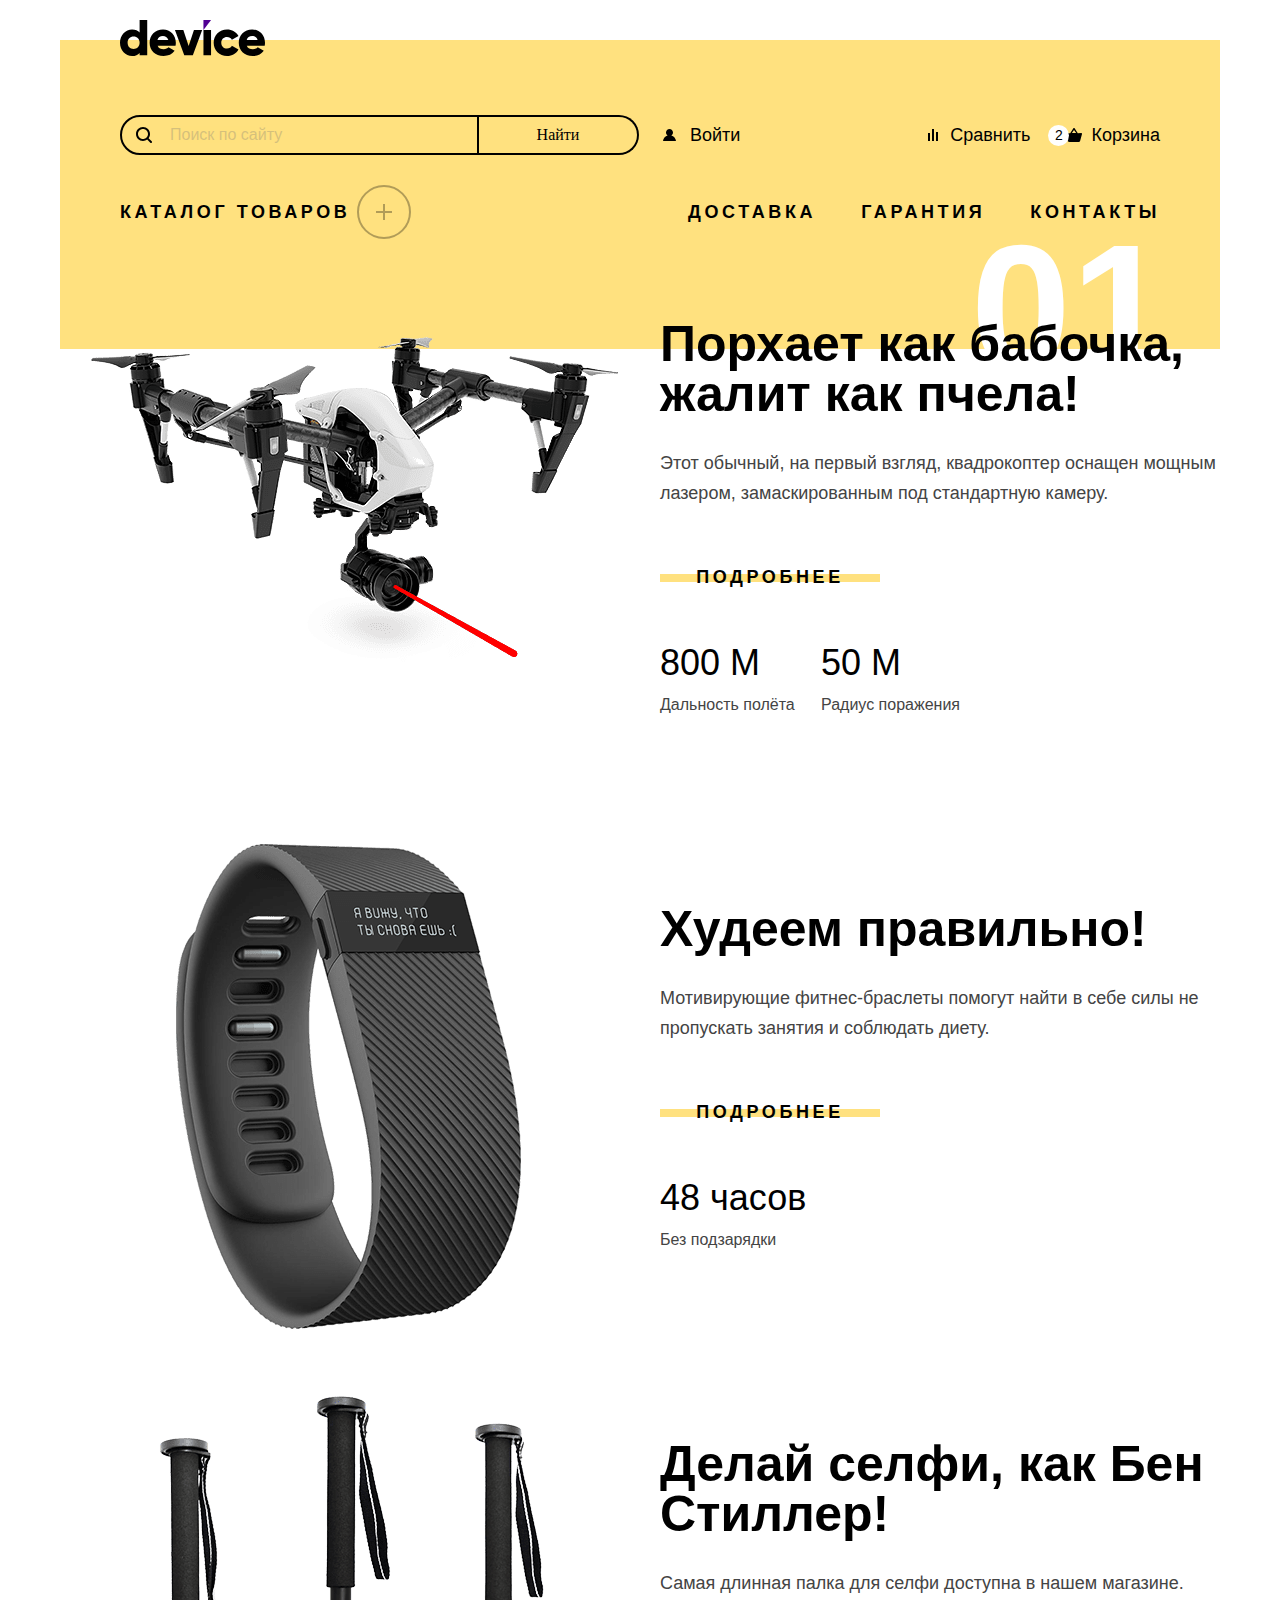
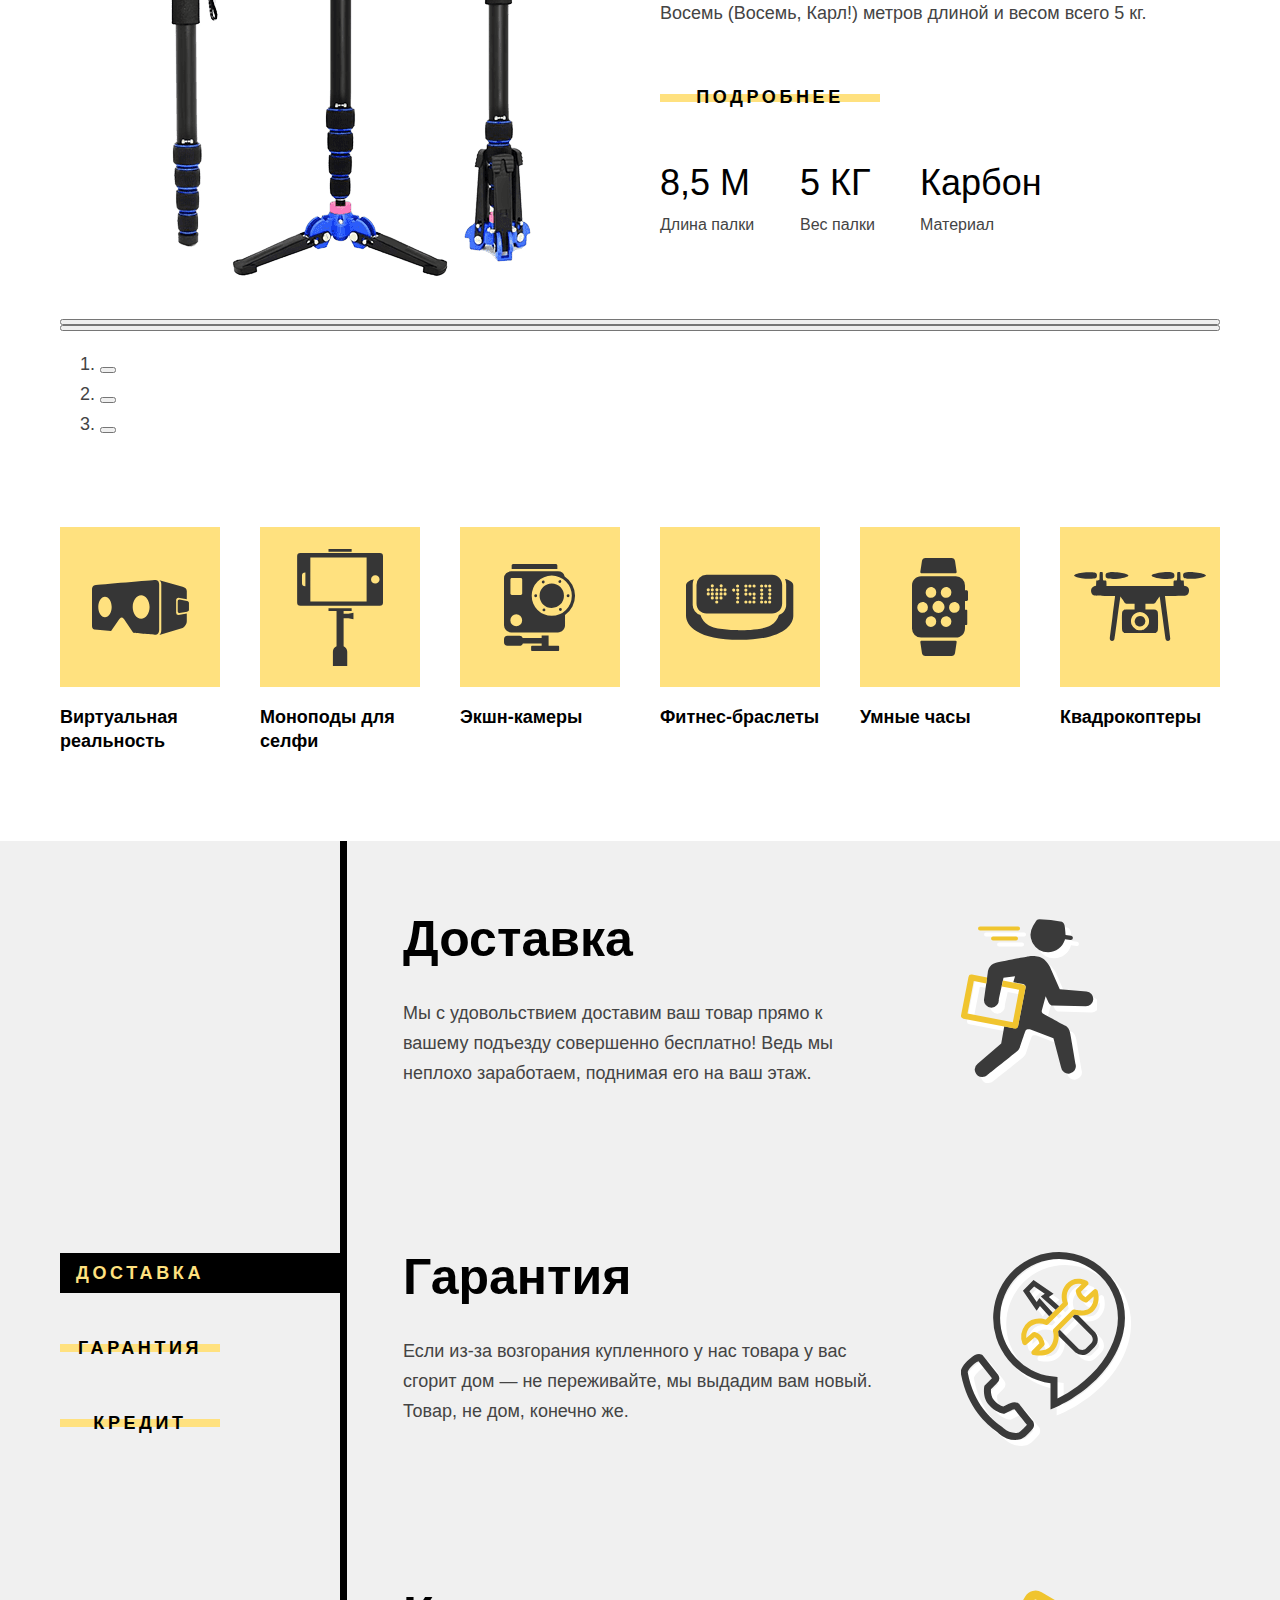
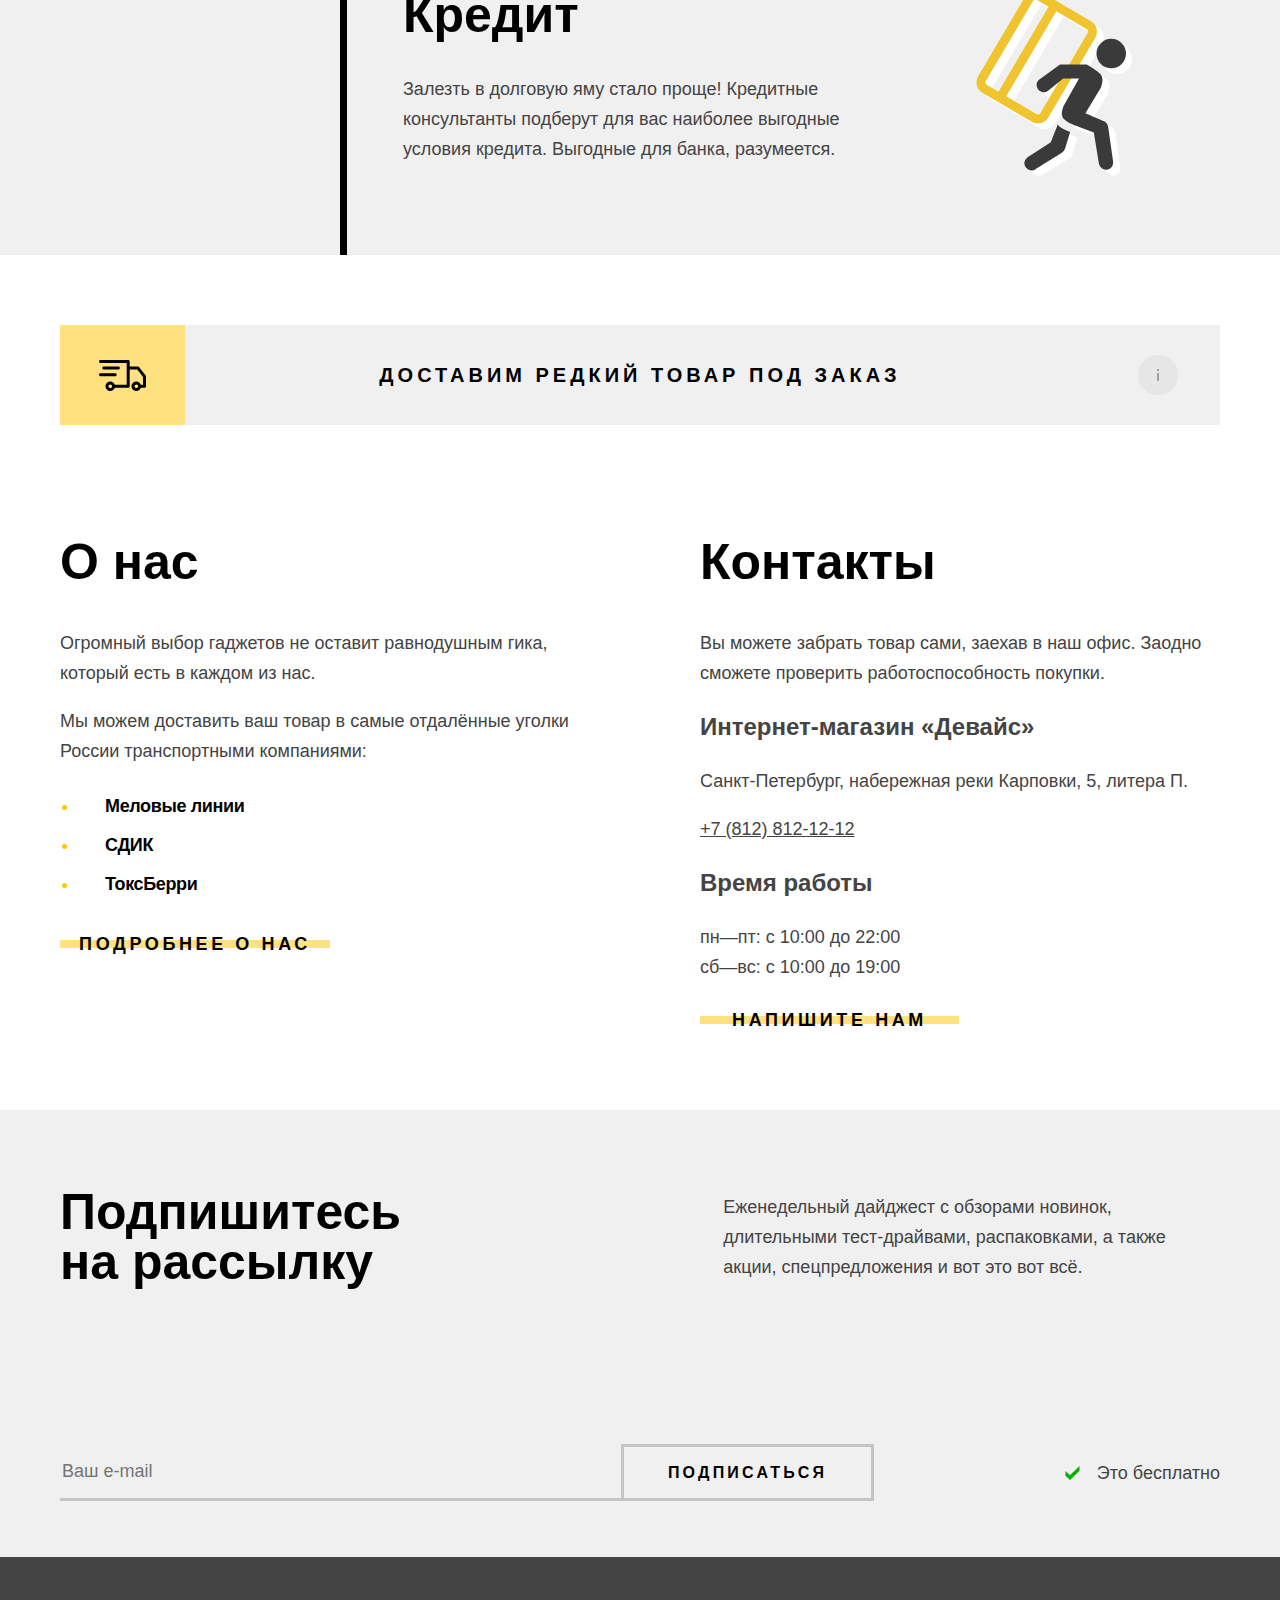
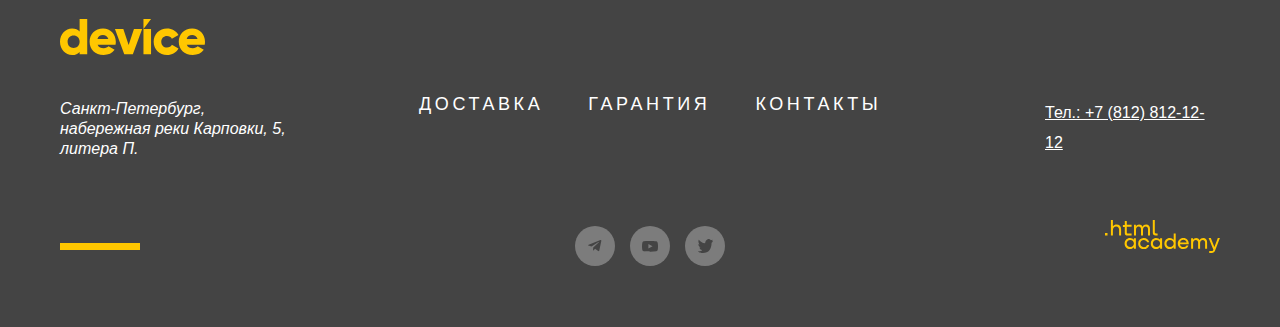
==== commit daa04fa6: "Корректирует стили кнопок в футере" ====
--- a/index.html
+++ b/index.html
@@ -410,9 +410,9 @@
           <div class="footer-navigation">
             <h2 class="visually-hidden">Наши преимущества</h2>
             <nav class="navigation footer-navigation">
-              <a class="navigation-link" href="#">Доставка</a>
-              <a class="navigation-link" href="#">Гарантия</a>
-              <a class="navigation-link" href="#">Контакты</a>
+              <a class="footer-navigation-link" href="#">Доставка</a>
+              <a class="footer-navigation-link" href="#">Гарантия</a>
+              <a class="footer-navigation-link" href="#">Контакты</a>
             </nav>
           </div>
 
--- a/styles/styles.css
+++ b/styles/styles.css
@@ -244,7 +244,8 @@
 }
 
 .search-input:focus {
-  outline: 2px solid #AF4FFF;
+  box-shadow: 0 0 0 2px #AF4FFF;
+  outline: none;
 }
 
 .search-input:disabled {
@@ -299,6 +300,7 @@
 
 .search-button:focus {
   box-shadow: 0 0 0 2px #AF4FFF;
+  outline: none;
 }
 
 .search-button:disabled {
@@ -383,6 +385,35 @@
 
 .navigation .navigation-link:not(:last-child) {
   margin-right: 45px;
+}
+
+.footer-navigation-link:not(:last-child) {
+  margin-right: 45px;
+}
+
+.footer-navigation-link {
+  font-family: "Raleway", sans-serif;
+  line-height: 21px;
+  color: #FFFFFF;
+  text-decoration: none;
+  text-transform: uppercase;
+  letter-spacing: 0.2em;
+}
+
+.footer-navigation-link:hover {
+  color: #FFC700;
+  text-decoration: underline;
+}
+
+.footer-navigation-link:active {
+  color: #FFC700;
+  text-decoration: underline;
+  opacity: 0.3;
+}
+
+.footer-navigation-link:focus {
+  box-shadow: 0 0 0 2px #AF4FFF;
+  outline: none;
 }
 
 .main-container {
@@ -964,10 +995,6 @@
   outline: none;
 }
 
-.footer-navigation .navigation-link {
-  color: #FFFFFF;
-}
-
 .footer-phone {
   font-style: normal;
   margin-bottom: 63px;
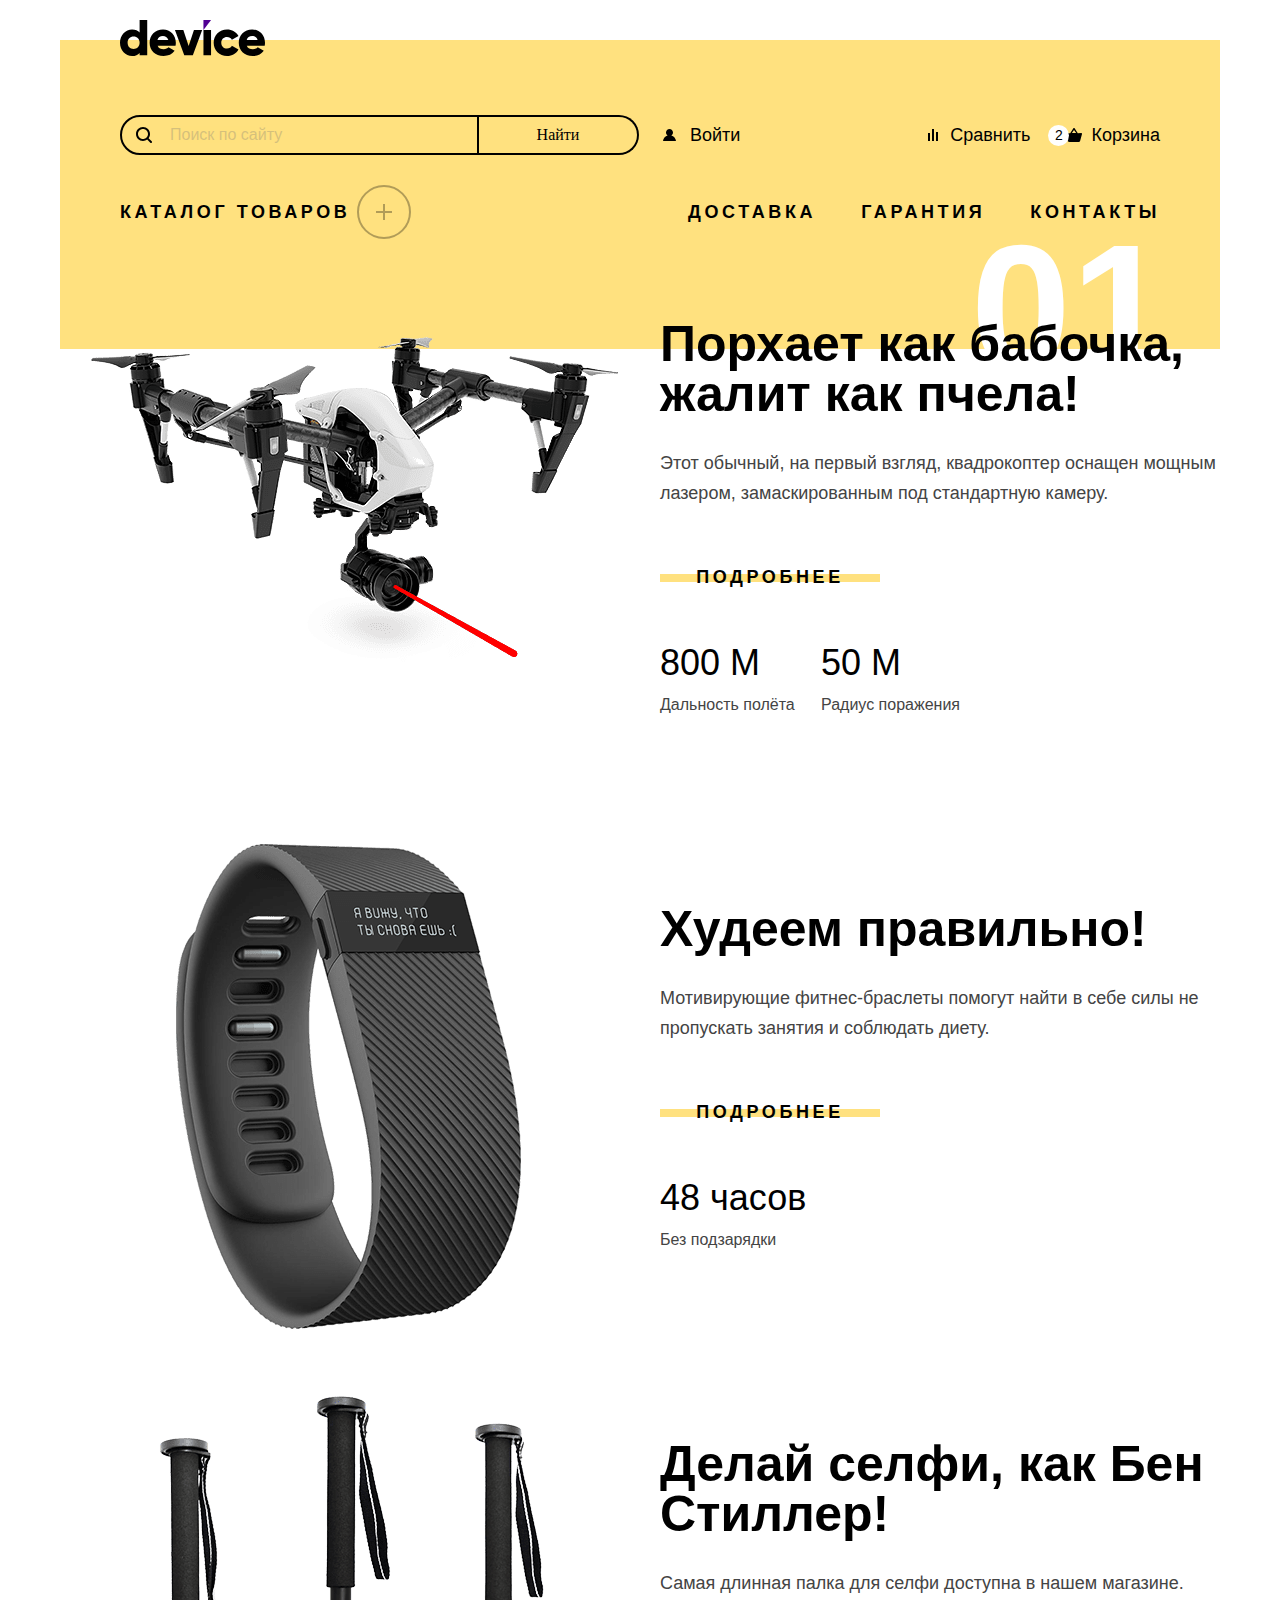
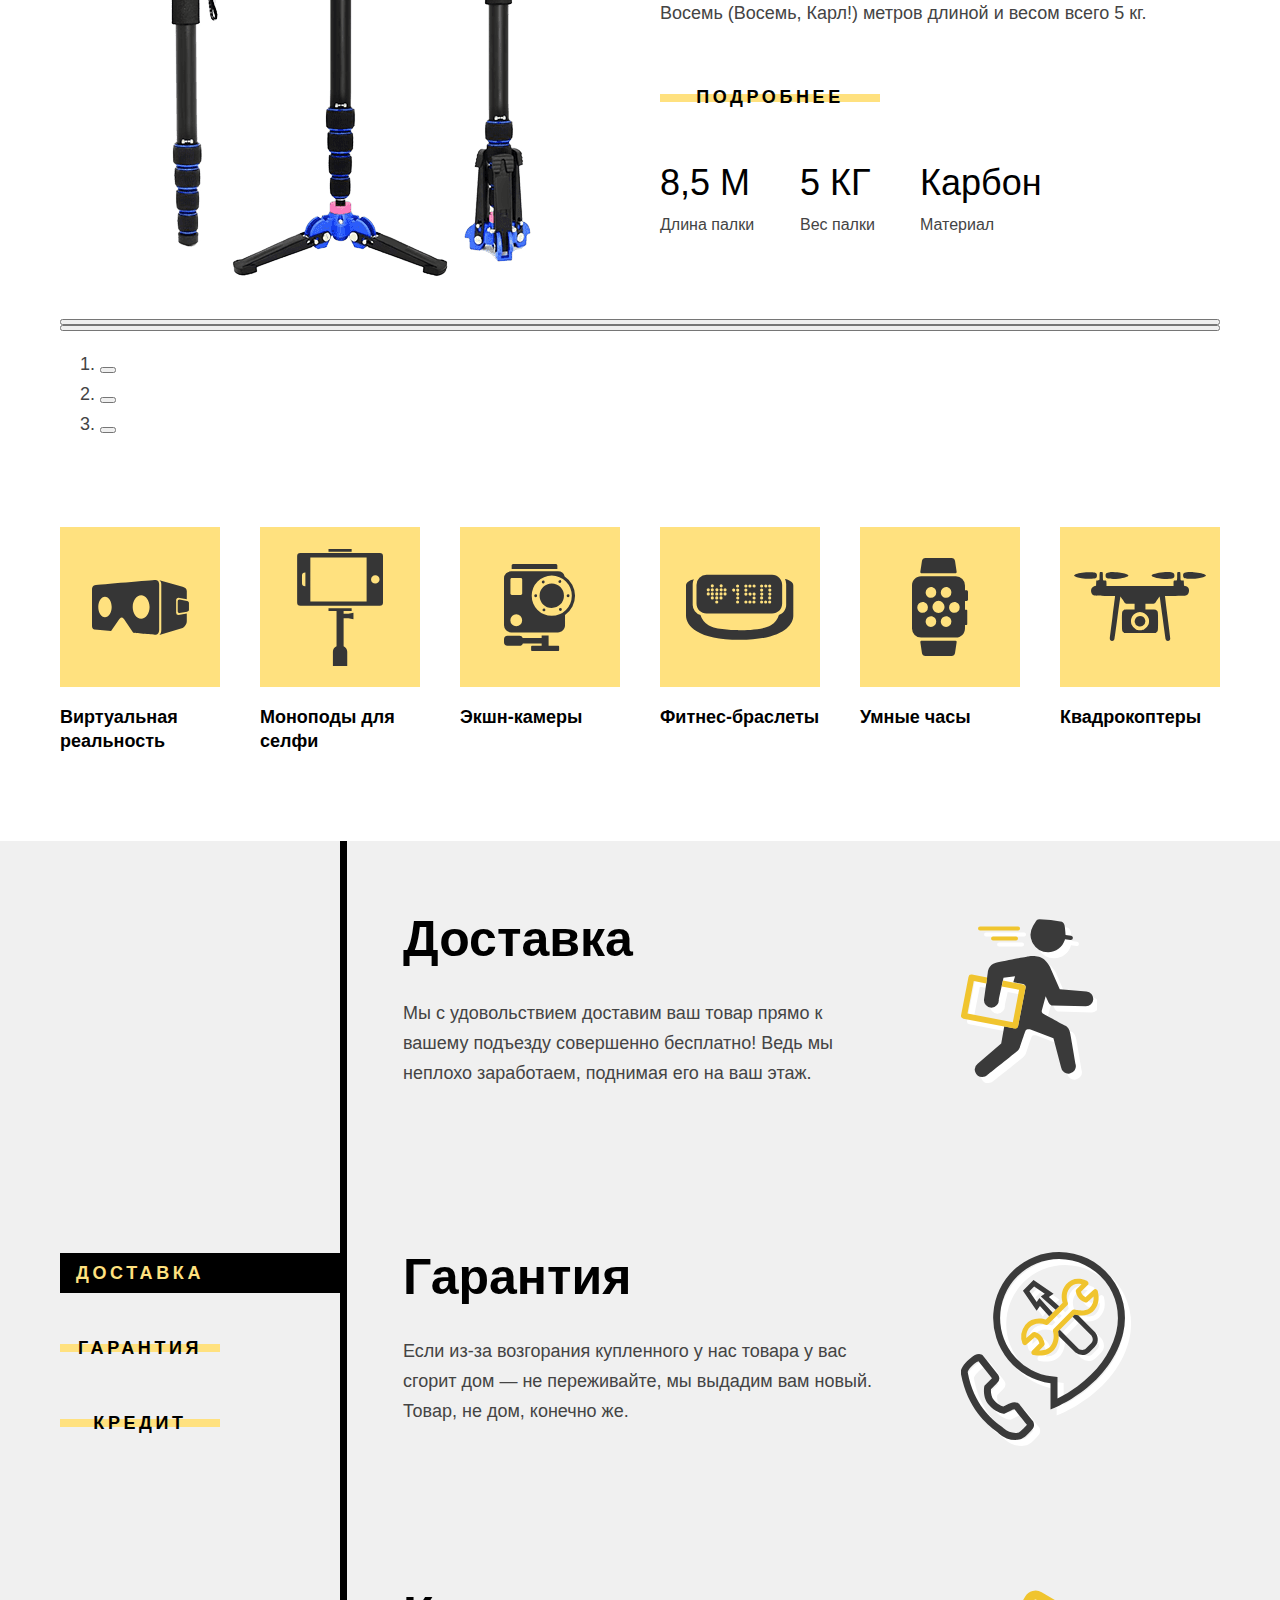
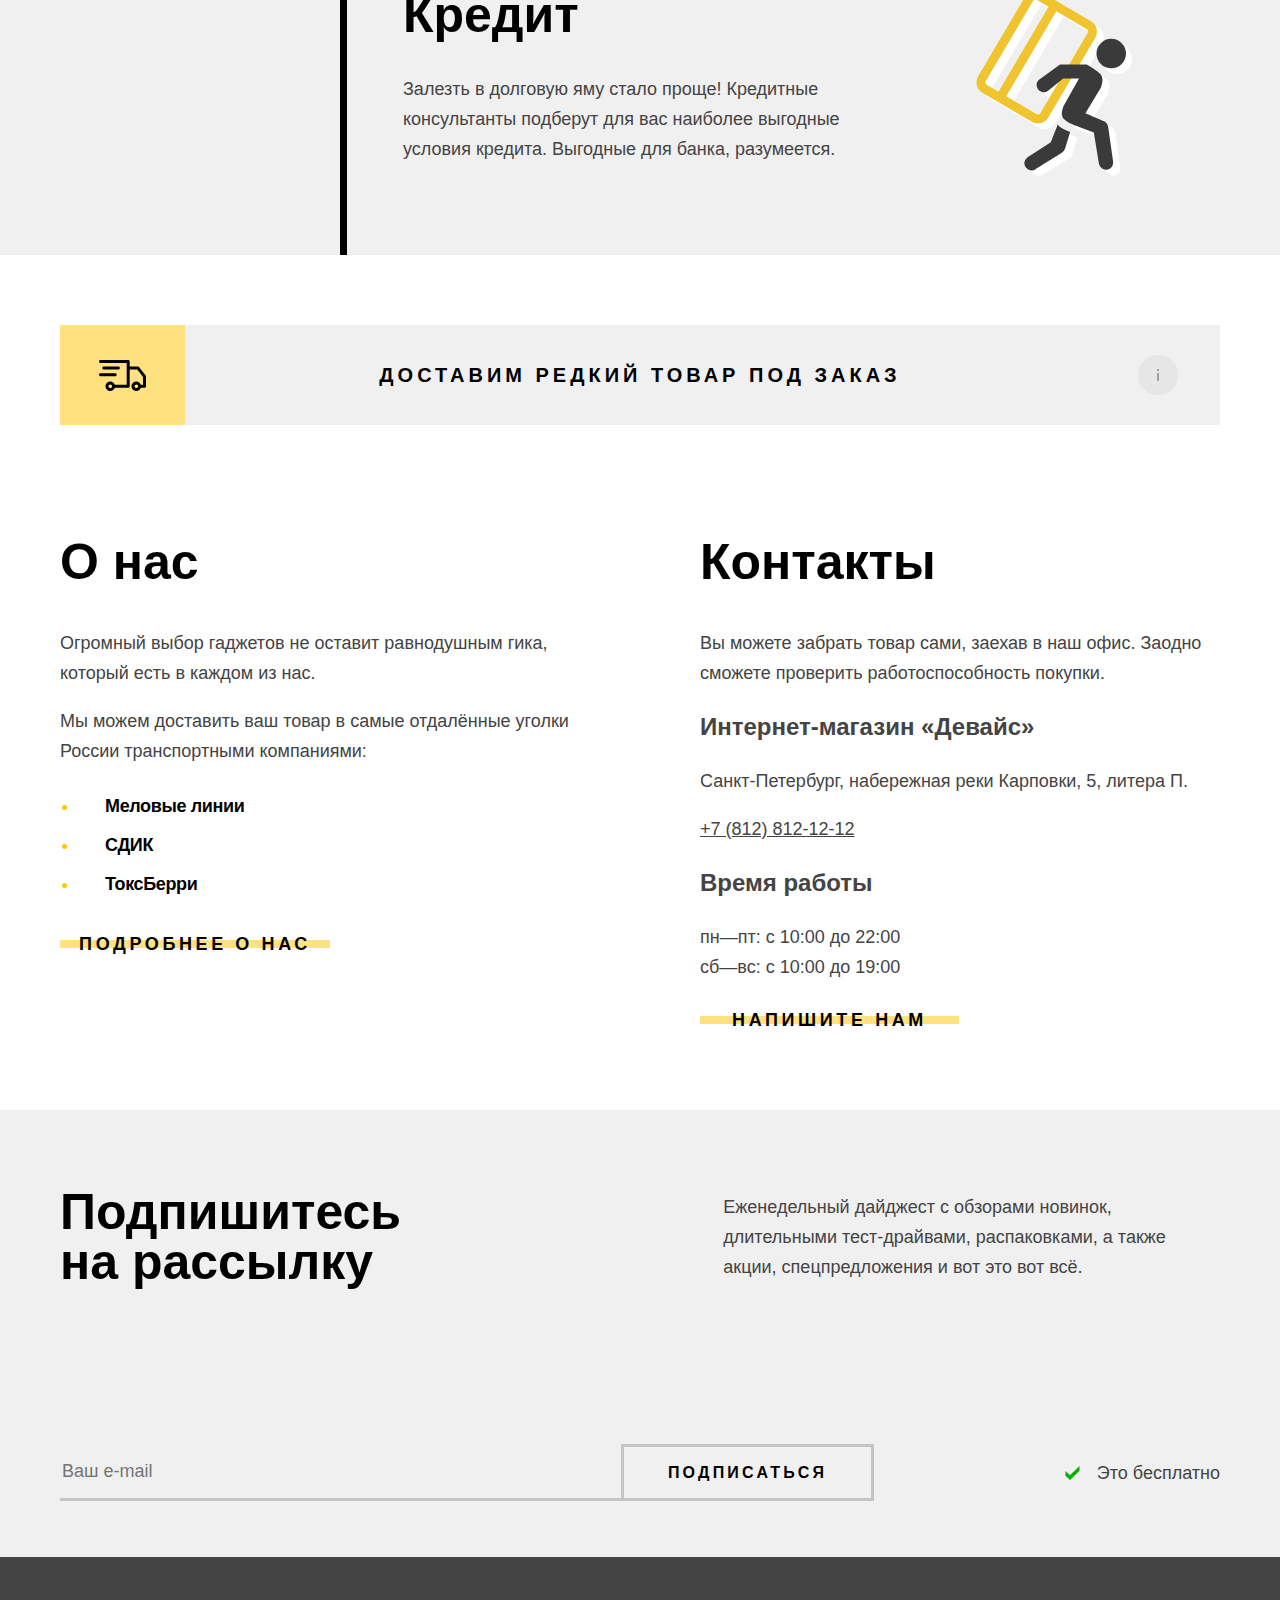
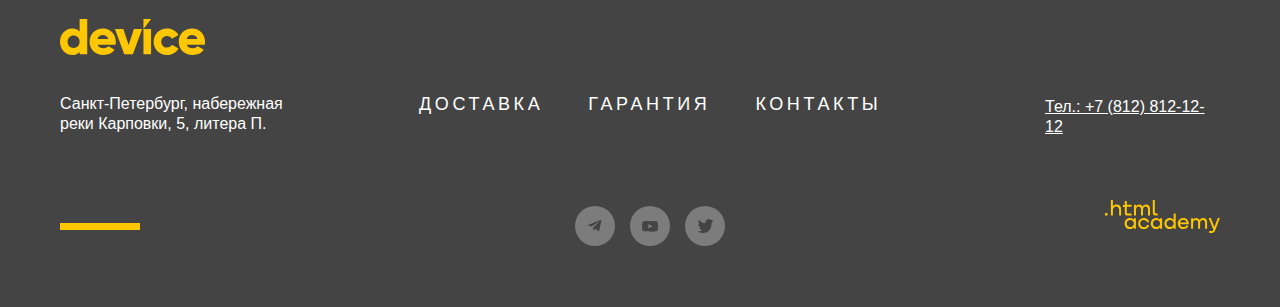
==== commit c1be8b5c: "Вносит правки в код" ====
--- a/index.html
+++ b/index.html
@@ -4,6 +4,7 @@
   <head>
     <meta charset="utf-8">
     <link rel="stylesheet" href="styles/styles.css">
+    <link rel="shortcut icon" href="/images/favicon.svg" type="image/svg">
     <title>HTML Academy: Девайс</title>
   </head>
 
@@ -54,7 +55,7 @@
                 </svg></span></a>
           </div>
           <nav class="navigation">
-            <a class="navigation-link" href="#">Доставка</a>
+            <a class="navigation-link navigation-link-active" href="#">Доставка</a>
             <a class="navigation-link" href="#">Гарантия</a>
             <a class="navigation-link" href="#">Контакты</a>
           </nav>
--- a/styles/styles.css
+++ b/styles/styles.css
@@ -102,6 +102,10 @@
   z-index: -1;
 }
 
+.button-primary {
+  z-index: 1;
+}
+
 .advantages-button {
   width: 160px;
   z-index: 1;
@@ -370,6 +374,11 @@
   text-transform: uppercase;
   letter-spacing: 0.2em;
 }
+
+/* .navigation-link-active {
+  content: "Активный";
+  text-decoration: underline;
+} */
 
 .navigation-link:hover {
   opacity: 0.6;
@@ -917,7 +926,9 @@
 }
 
 .footer-contacts-address {
-  margin-top: 35px;
+  display: flex;
+  margin-top: 30px;
+  font-style: normal;
 }
 
 .footer-nav-socials {
@@ -996,6 +1007,7 @@
 }
 
 .footer-phone {
+  display: flex;
   font-style: normal;
   margin-bottom: 63px;
 }
@@ -1147,7 +1159,67 @@
 
 .product-card-link {
   text-decoration: none;
-  max-width: 226px;
+  width: 360px;
+  position: relative;
+}
+
+.product-card-price {
+  color: #000000;
+}
+
+.product-card-btn {
+  width: 220px;
+  height: 40px;
+  position: absolute;
+  top: 0;
+  right: 0;
+  bottom: 0;
+  left: 0;
+  margin: 180px auto;
+}
+
+.product-card-btn::before {
+  position: absolute;
+  top: 0;
+  right: 0;
+  bottom: 0;
+  left: 0;
+  margin: auto;
+  content: "";
+  width: auto;
+  height: 8px;
+  background-color: #FFE17F;
+  z-index: -1;
+}
+
+.product-card-link:hover .product-card-btn {
+  z-index: 2;
+  opacity: 1;
+}
+
+.product-card-link:hover {
+  opacity: 0.6;
+  z-index: 1;
+ }
+
+.product-card-link:active {
+  opacity: 0.6;
+  z-index: 1;
+}
+
+.product-card-link:active .product-card-btn{
+  z-index: 2;
+  opacity: 1;
+  background-color: #FFC700;
+}
+
+.product-card-link:focus {
+  box-shadow: 0 0 0 2px #AF4FFF;
+}
+
+.product-card-image {
+  position: relative;
+  z-index: 2;
 }
 
 .product-card-title {
@@ -1158,6 +1230,7 @@
   line-height: 20px;
   letter-spacing: -0.02em;
   color: #000000;
+  max-width: 226px;
 }
 
 .product-card-price {
@@ -1370,7 +1443,6 @@
   width: 100%;
 }
 
-
 .page-footer-link {
   display: inline-block;
   z-index: 1;
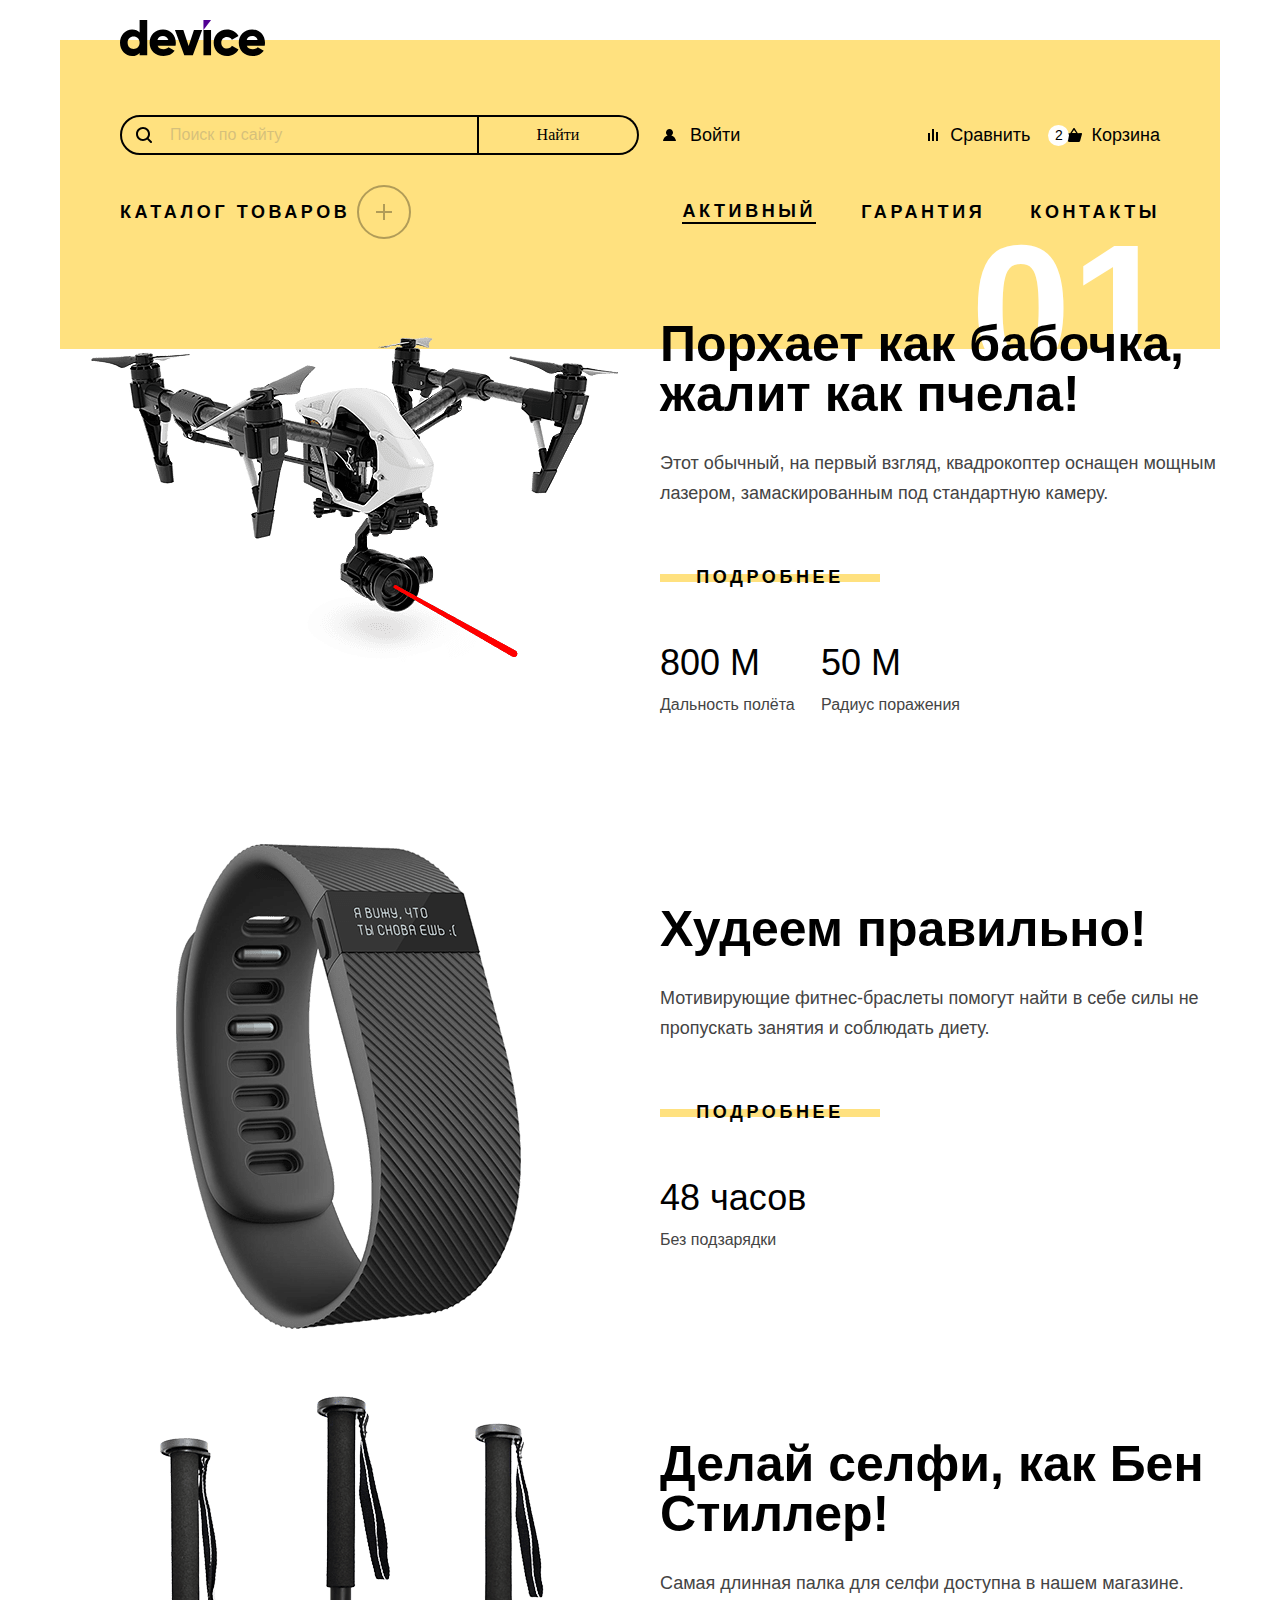
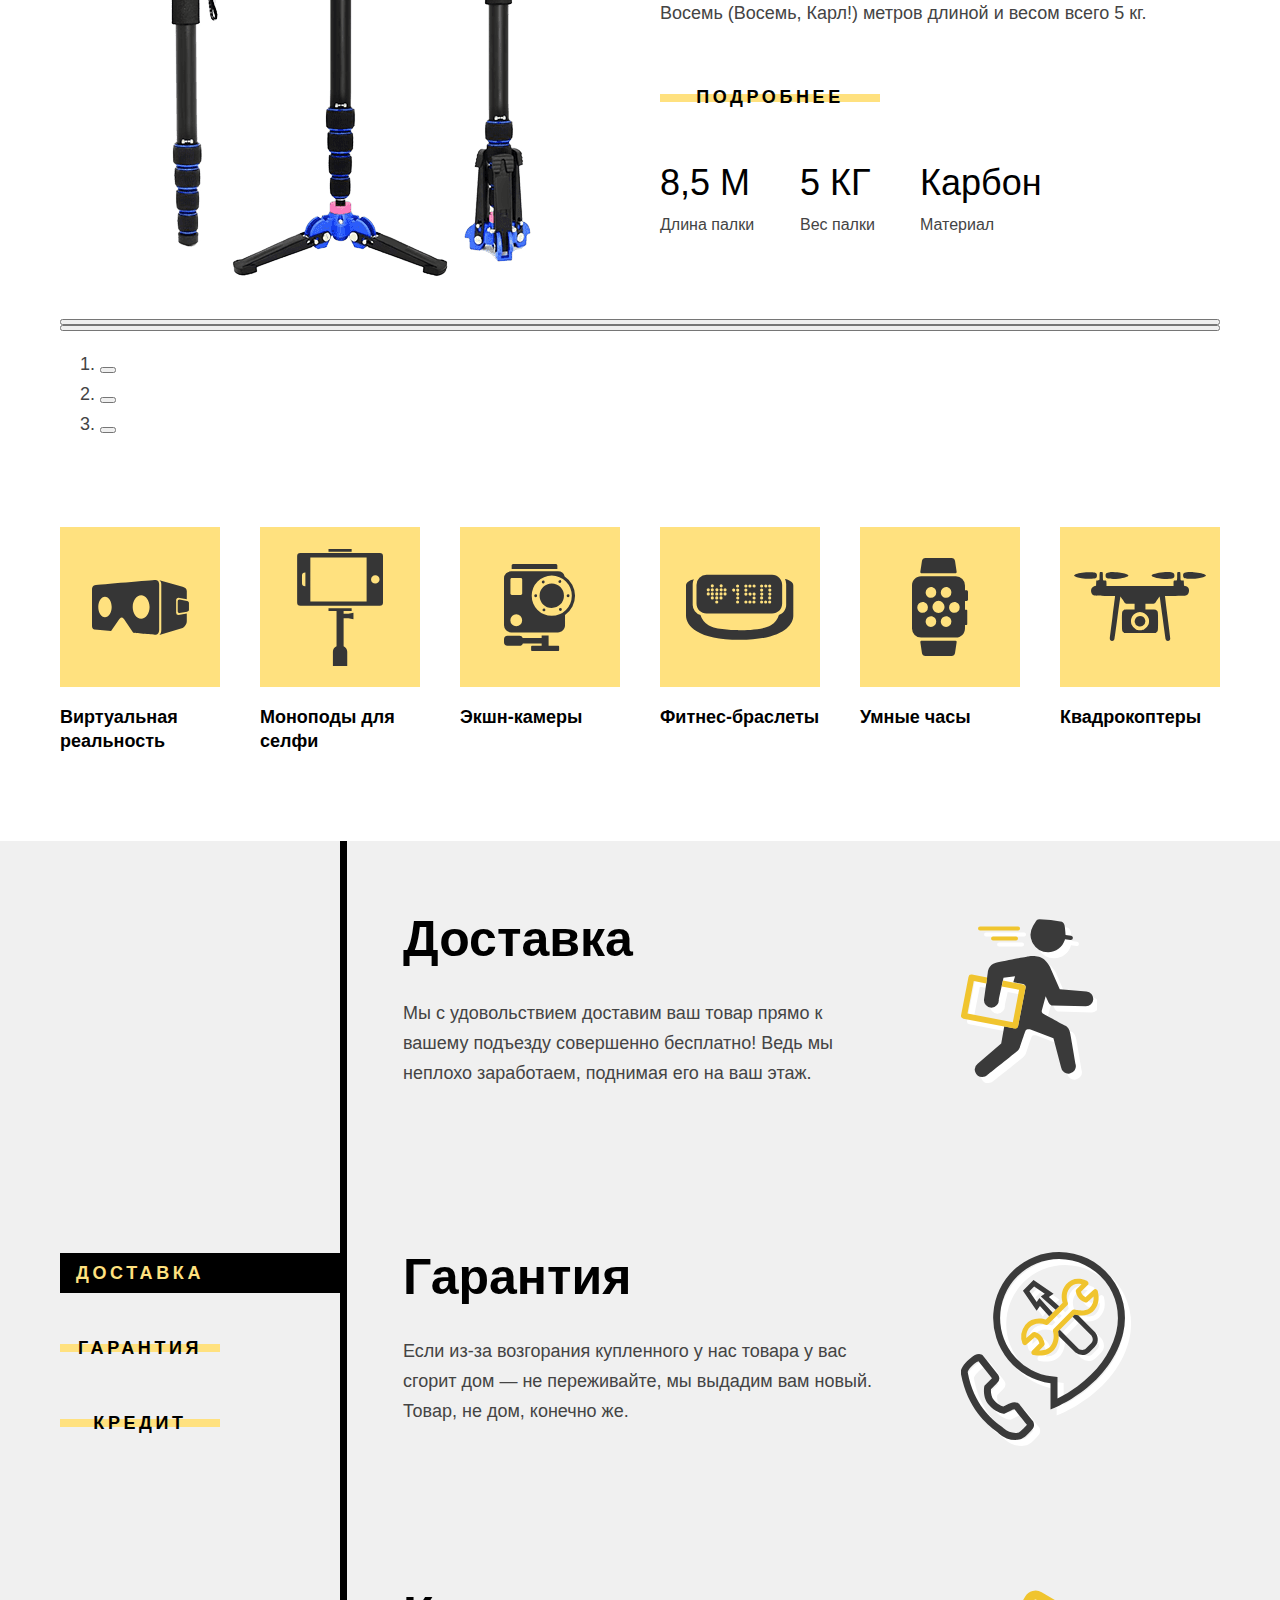
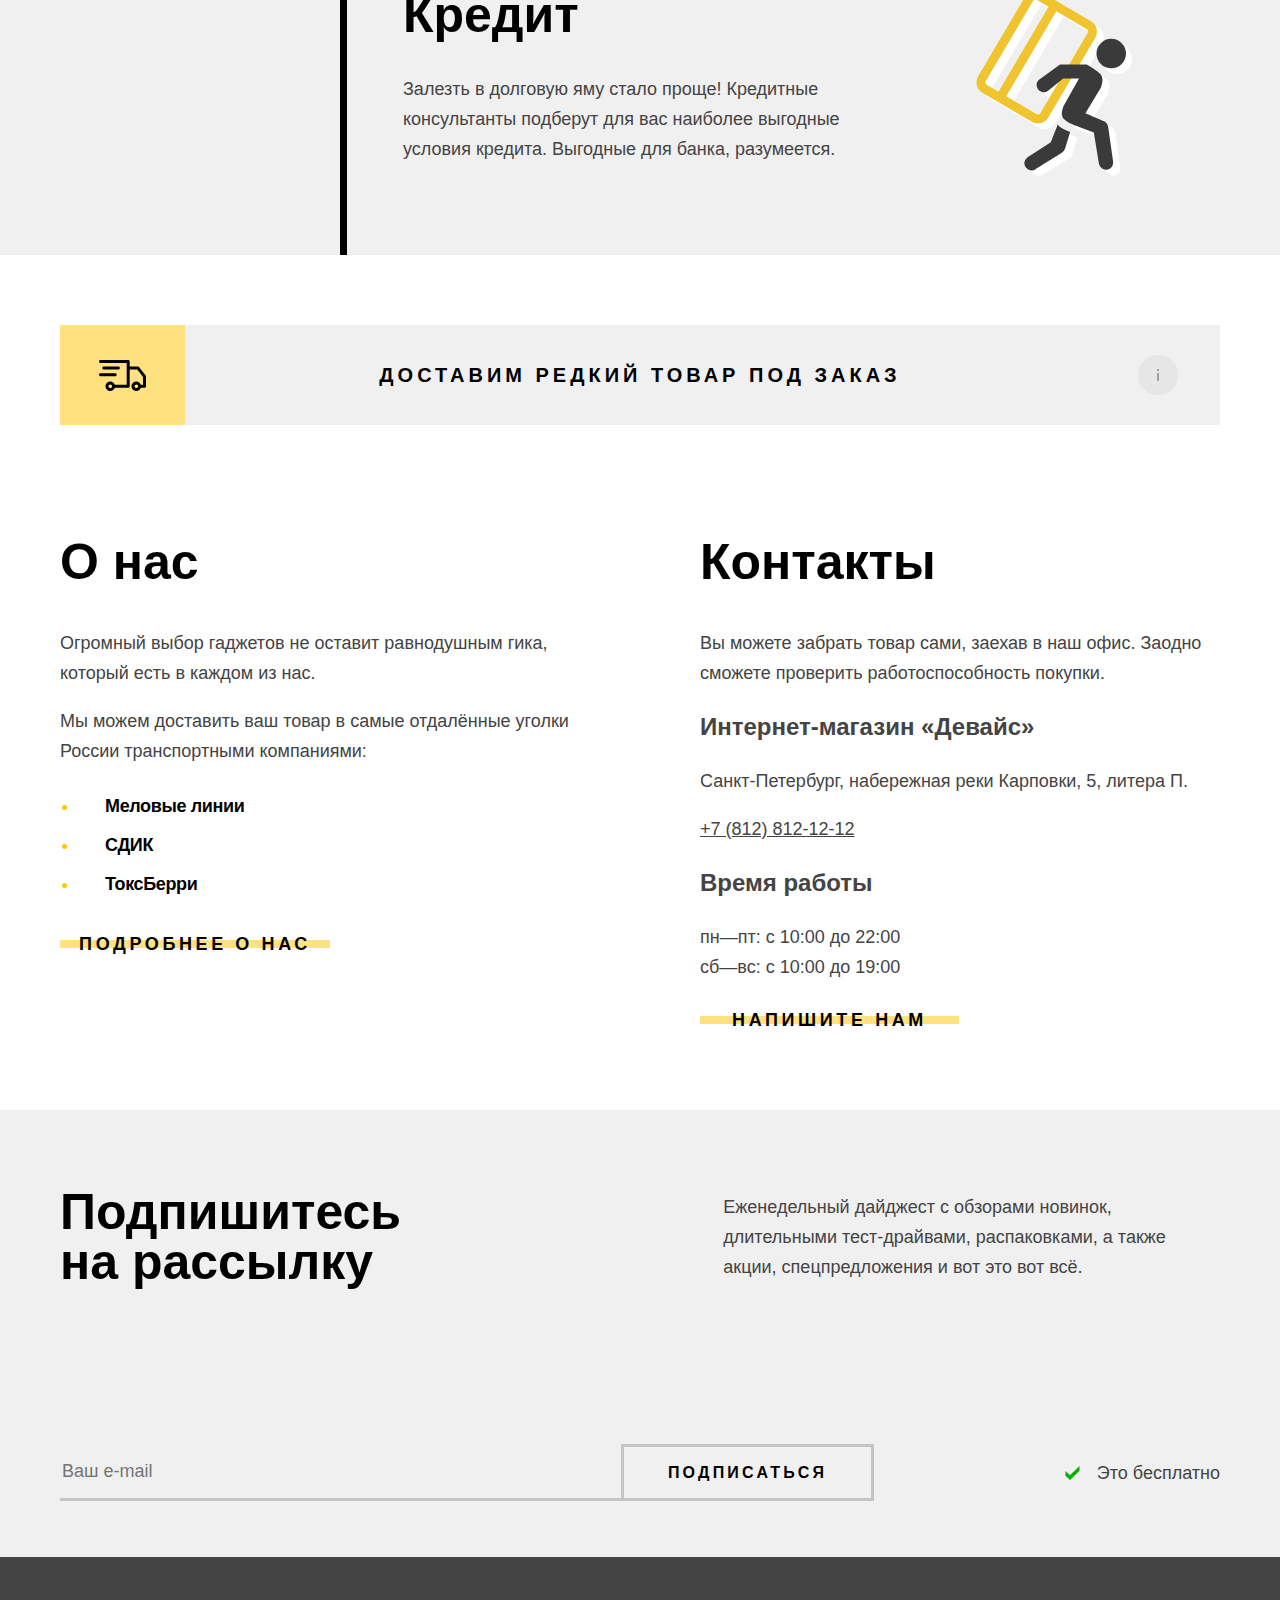
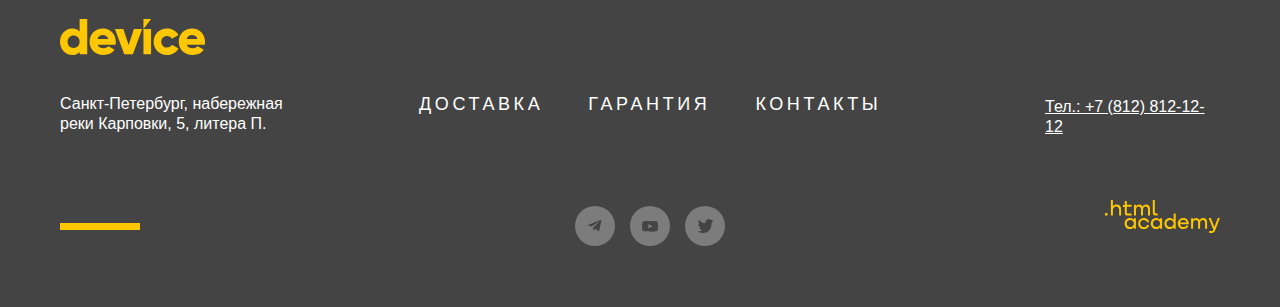
==== commit 8bb8e7f0: "Merge pull request #9 from Nexich/master" ====
--- a/index.html
+++ b/index.html
@@ -4,7 +4,7 @@
   <head>
     <meta charset="utf-8">
     <link rel="stylesheet" href="styles/styles.css">
-    <link rel="shortcut icon" href="/images/favicon.svg" type="image/svg">
+    <link rel="shortcut icon" href="images/favicon.svg" type="image/svg">
     <title>HTML Academy: Девайс</title>
   </head>
 
@@ -55,7 +55,7 @@
                 </svg></span></a>
           </div>
           <nav class="navigation">
-            <a class="navigation-link navigation-link-active" href="#">Доставка</a>
+            <a class="navigation-link navigation-link-active" href="#">Активный</a>
             <a class="navigation-link" href="#">Гарантия</a>
             <a class="navigation-link" href="#">Контакты</a>
           </nav>
--- a/styles/styles.css
+++ b/styles/styles.css
@@ -65,27 +65,7 @@
   letter-spacing: 0.2em;
   color: #000000;
   height: 40px;
-}
-
-.button-primary:hover {
-  background-color: #FFE17F;
-}
-
-.button-primary:active {
-  background-color: #FFCC33;
-}
-
-.button-primary:focus {
-  box-shadow: inset 0 0 0 2px #AF4FFF;
-  outline: none;
-}
-
-/* .button-primary:focus {
-border: 2px solid #AF4FFF;
-} */
-
-.button-primary:disabled {
-  opacity: 0.3;
+  cursor: pointer;
 }
 
 .button-primary::before {
@@ -102,13 +82,34 @@
   z-index: -1;
 }
 
-.button-primary {
-  z-index: 1;
-}
-
 .advantages-button {
   width: 160px;
   z-index: 1;
+}
+
+.button-primary:hover {
+  background-color: #FFE17F;
+}
+
+.button-primary:active {
+  background-color: #FFCC33;
+}
+
+.button-primary:active .button-primary::before {
+  background-color: #FFCC33;
+}
+
+.button-primary:focus {
+  box-shadow: inset 0 0 0 2px #AF4FFF;
+  outline: none;
+}
+
+/* .button-primary:focus {
+border: 2px solid #AF4FFF;
+} */
+
+.button-primary:disabled {
+  opacity: 0.3;
 }
 
 .advantages-button::before {
@@ -375,10 +376,21 @@
   letter-spacing: 0.2em;
 }
 
-/* .navigation-link-active {
-  content: "Активный";
-  text-decoration: underline;
-} */
+.navigation-link-active {
+  border-bottom: 2px solid #000000;
+}
+
+.navigation-link-active:hover {
+  opacity: 0.6;
+}
+
+.navigation-link-active:active {
+  opacity: 0.3;
+}
+
+.navigation-link-active:focus {
+  box-shadow: 0 0 0 2px #AF4FFF;
+}
 
 .navigation-link:hover {
   opacity: 0.6;
@@ -407,16 +419,29 @@
   text-decoration: none;
   text-transform: uppercase;
   letter-spacing: 0.2em;
+  position: relative;
+}
+
+.footer-navigation-link::after {
+  position: absolute;
+  content: "";
+  border-bottom: 2px solid #FFC700;
+  width: 100%;
+  top: 25px;
+  left: 0;
+  display: none;
 }
 
 .footer-navigation-link:hover {
   color: #FFC700;
-  text-decoration: underline;
+}
+
+.footer-navigation-link:hover::after {
+  display: block;
 }
 
 .footer-navigation-link:active {
   color: #FFC700;
-  text-decoration: underline;
   opacity: 0.3;
 }
 
@@ -1155,12 +1180,12 @@
   flex-direction: column;
   align-items: flex-start;
   justify-content: center;
+  position: relative;
 }
 
 .product-card-link {
   text-decoration: none;
   width: 360px;
-  position: relative;
 }
 
 .product-card-price {
@@ -1172,10 +1197,10 @@
   height: 40px;
   position: absolute;
   top: 0;
-  right: 0;
-  bottom: 0;
-  left: 0;
+  left: 70px;
   margin: 180px auto;
+  display: none;
+  z-index: 2;
 }
 
 .product-card-btn::before {
@@ -1192,25 +1217,21 @@
   z-index: -1;
 }
 
-.product-card-link:hover .product-card-btn {
-  z-index: 2;
-  opacity: 1;
-}
-
-.product-card-link:hover {
+.product-card:hover .product-card-btn {
+  display: block;
+}
+
+.product-card:hover .product-card-link {
   opacity: 0.6;
-  z-index: 1;
  }
 
-.product-card-link:active {
+ .product-card:active .product-card-btn::before {
+  display: block;
+  background-color: #FFC700;
+}
+
+.product-card:active .product-card-link {
   opacity: 0.6;
-  z-index: 1;
-}
-
-.product-card-link:active .product-card-btn{
-  z-index: 2;
-  opacity: 1;
-  background-color: #FFC700;
 }
 
 .product-card-link:focus {
@@ -1253,6 +1274,7 @@
 
 .btn-filter {
   width: 220px;
+  z-index: 1;
 }
 
 .catalog-right-column {
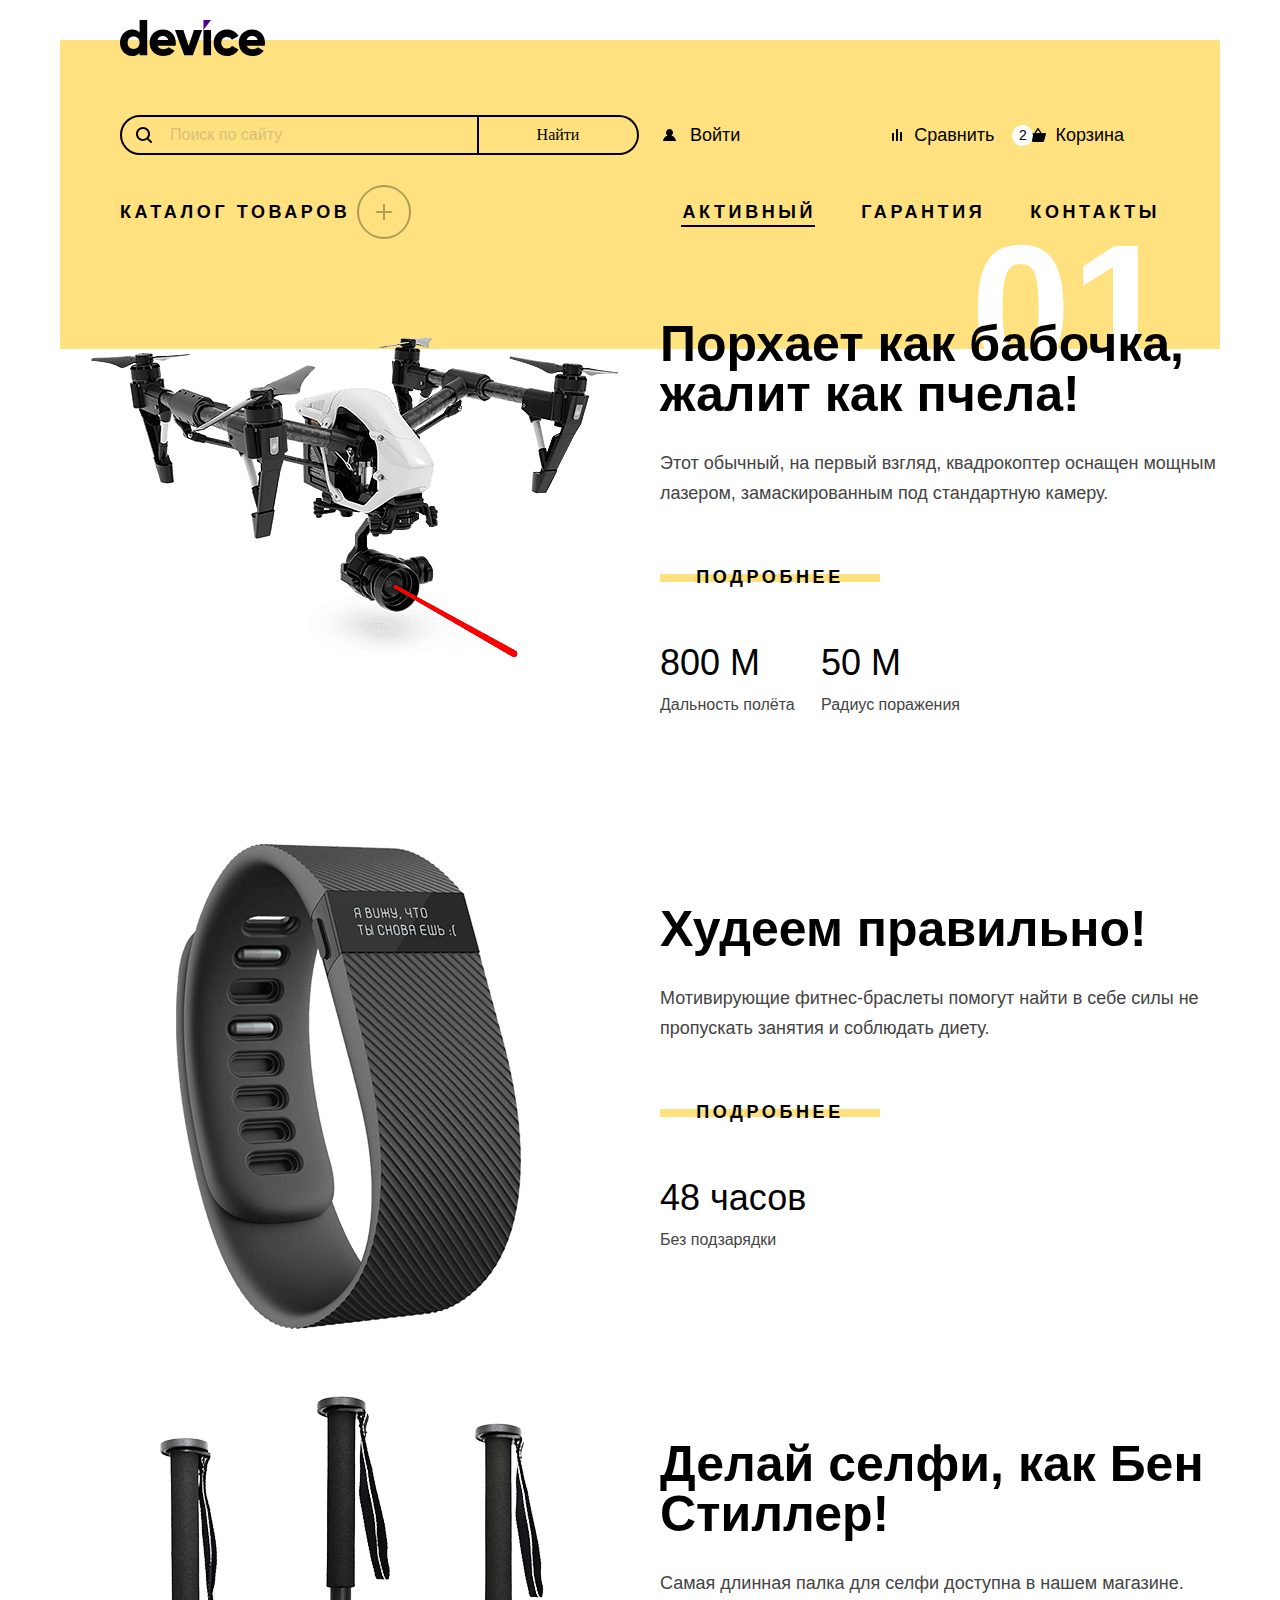
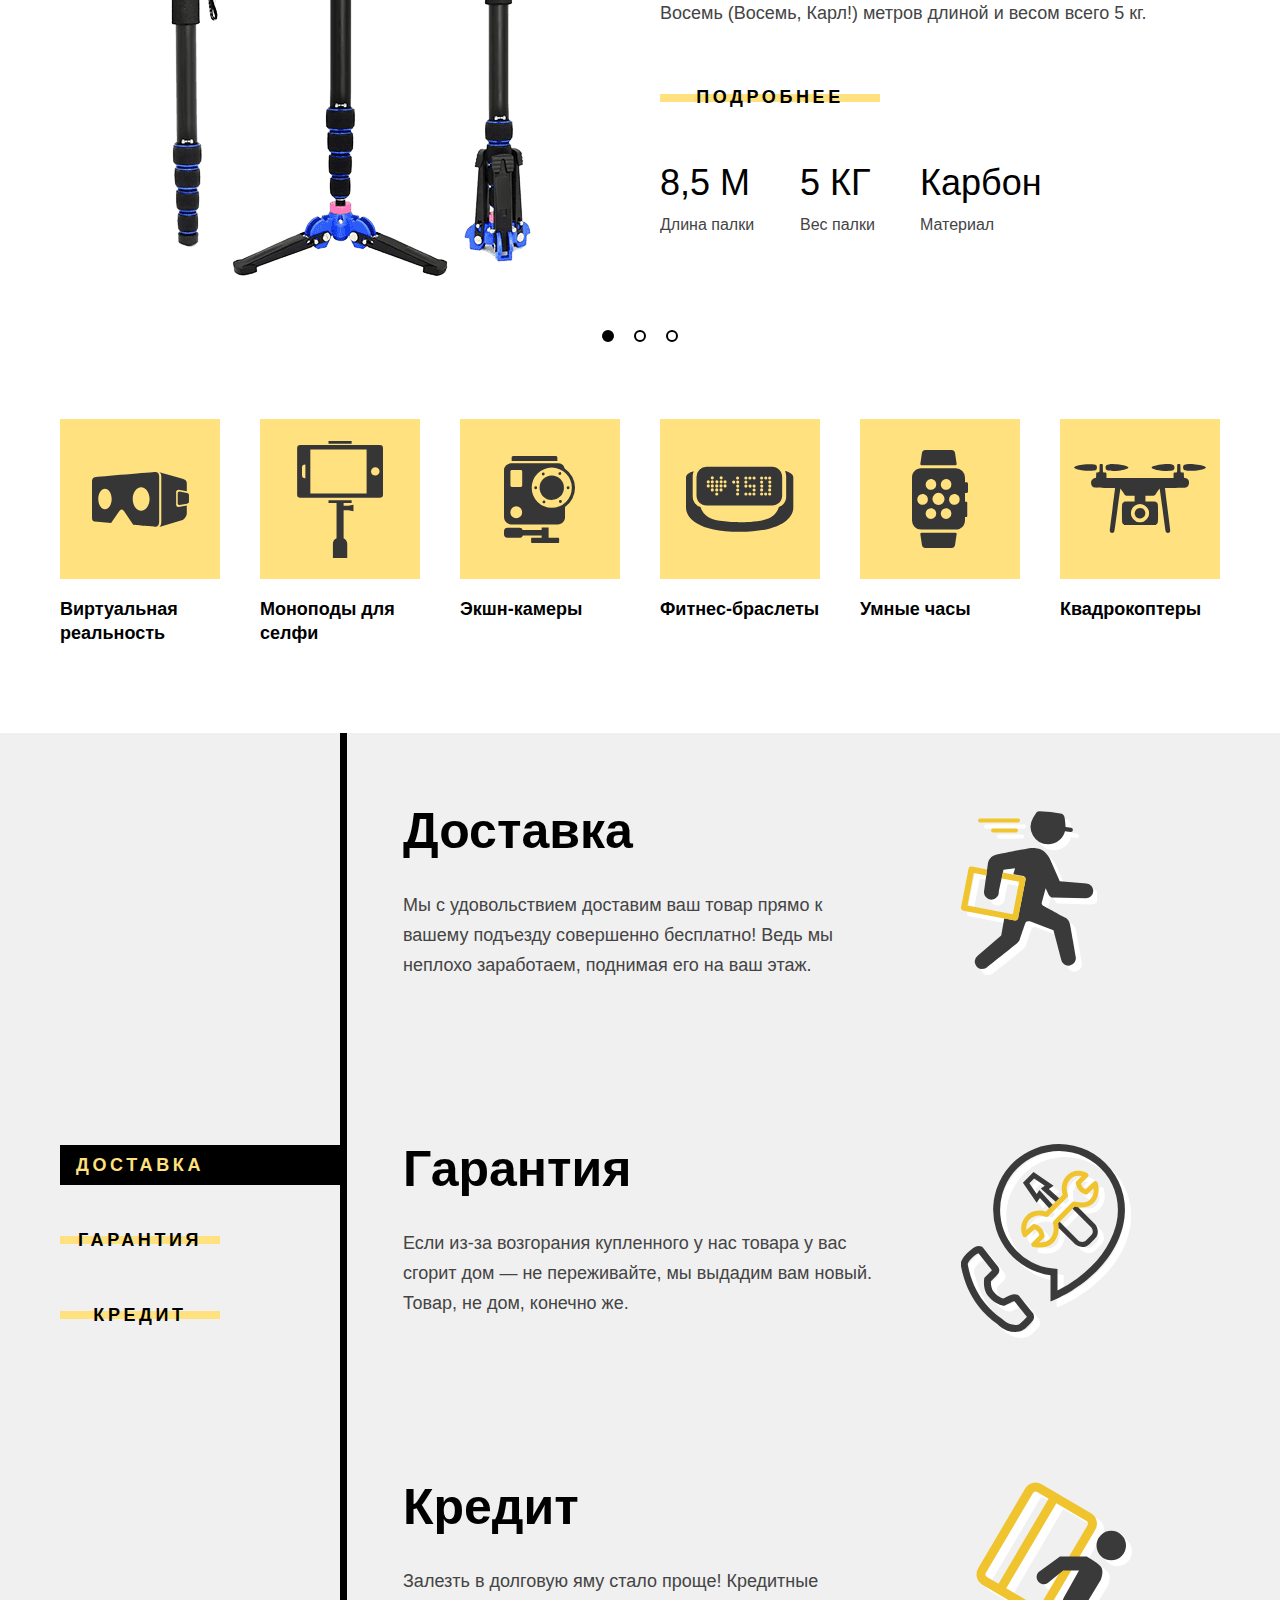
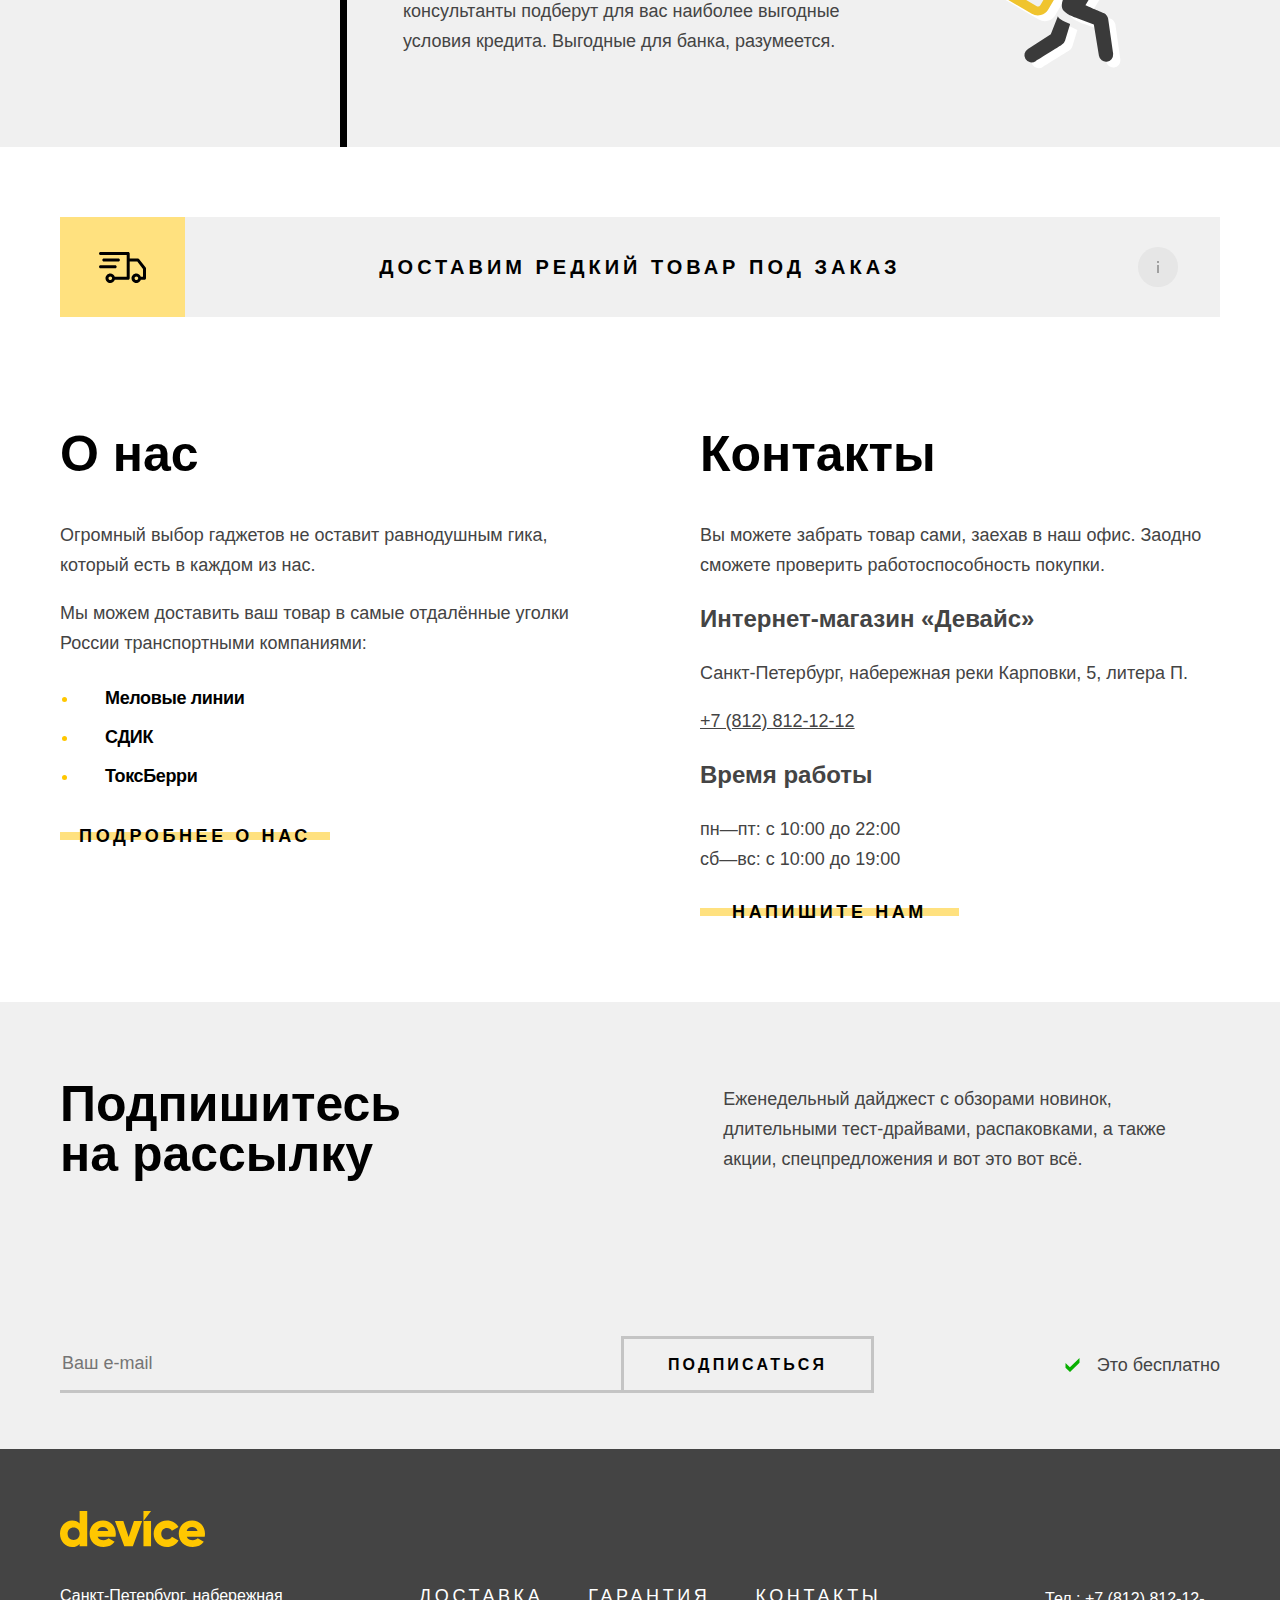
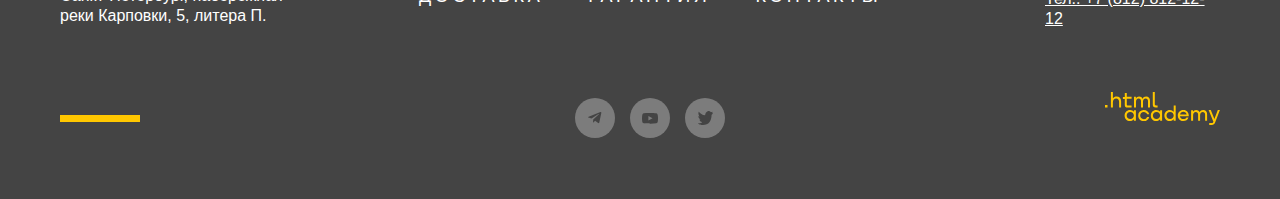
==== commit da3c9d7f: "Добавляет поповер на страницу" ====
--- a/index.html
+++ b/index.html
@@ -44,6 +44,28 @@
                 <path fill="#000"
                   d="m15.3 5-3.5.2L8.6.3C8.5.1 8.2 0 8 0c-.2 0-.5.1-.6.3L4.2 5.2H.7c-.4 0-.7.3-.7.7v.2l1.9 6.8c.2.7.7 1.1 1.4 1.1h9.4c.7 0 1.2-.4 1.4-1.1L16 6v-.2c0-.4-.3-.8-.7-.8ZM8 1.9l2.2 3.2H5.9L8 1.9Z" />
               </svg>Корзина</a>
+            <div class="popover popover-cart">
+              <div class="popover-content">
+                <div class="popover-element">
+                  <img class="popover-element-img" src="images/popover/product-1-small5.jpg" width="39px" height="43px"
+                    alt="Любительская селфи палка.">
+                  <h2 class="popover-element-title">Любительская<br>селфи-палка</h2>
+                  <button class="popover-delete-btn"></button>
+                </div>
+                <div class="popover-element">
+                  <img class="popover-element-img" src="images/popover/product-1-small6.jpg" width="39px" height="43px"
+                    alt="Профессиональная
+                  селфи-палка.">
+                  <h2 class="popover-element-title">Профессиональная<br>селфи-палка </h2>
+                  <button class="popover-delete-btn"></button>
+                </div>
+                <div class="popover-summary">
+                  <span class="popover-summary-text">Товаров: 2</span>
+                  <span class="popover-summary-text">Сумма: 2000 &#8381</span>
+                </div>
+                <button class="button popover-button" type="button">Открыть корзину</button>
+              </div>
+            </div>
           </div>
         </div>
         <div class="navigation-row">
@@ -67,6 +89,14 @@
       <div class="container">
         <h1 class="visually-hidden">Интернет-магазин «Device»</h1>
         <section class="slider slider-1">
+          <div class="slider-controls">
+            <button class="slider-button slider-prev" type="button">
+              <span class="visually-hidden">Предыдущий товар</span>
+            </button>
+            <button class="slider-button slider-next" type="button">
+              <span class="visually-hidden">Следующий товар</span>
+            </button>
+          </div>
           <h2 class="visually-hidden">Популярные товары</h2>
           <div class="slide">
             <img class="slider-image" src="images/slider-img/slider-1.png" width="560" height="560"
@@ -122,13 +152,6 @@
               </dl>
             </div>
           </div>
-
-          <button class="slider-button slider-prev" type="button">
-            <span class="visually-hidden">Предыдущий товар</span>
-          </button>
-          <button class="slider-button slider-next" type="button">
-            <span class="visually-hidden">Следующий товар</span>
-          </button>
 
           <div class="pagination-conteiner">
             <ol class="slider-pagination">
--- a/styles/styles.css
+++ b/styles/styles.css
@@ -374,10 +374,17 @@
   text-decoration: none;
   text-transform: uppercase;
   letter-spacing: 0.2em;
-}
-
-.navigation-link-active {
+  position: relative;
+}
+
+.navigation-link-active::after {
+  position: absolute;
+  content: "";
+  width: 100%;
+  left: -1px;
+  bottom: -4px;
   border-bottom: 2px solid #000000;
+
 }
 
 .navigation-link-active:hover {
@@ -457,6 +464,16 @@
 .slide {
   display: flex;
   align-items: center;
+  position: relative;
+}
+
+.slider-controls {
+  position: absolute;
+  display: flex;
+  justify-content: space-between;
+  top: 50%;
+  width: 560px;
+  transform: translateY(-50%);
 }
 
 .slider {
@@ -492,6 +509,7 @@
 }
 
 .slider-image {
+  display: block;
   margin: 0;
   padding: 0;
   box-sizing: border-box;
@@ -507,6 +525,65 @@
 
 .slider-text {
   margin-bottom: 50px;
+}
+
+.slider-button {
+  width: 30px;
+  height: 60px;
+  background-color: transparent;
+  border: none;
+  cursor: pointer;
+  background-image: url("../images/slider-arrow-left.svg");
+  background-position: center;
+  background-repeat: no-repeat;
+}
+
+.slider-button:hover {
+  opacity: 0.6;
+}
+
+.slider-button:focus {
+  outline: 2px solid #AF4FFF;
+}
+
+.slider-next {
+  transform: rotate(180deg);
+}
+
+.slider-pagination {
+  display: flex;
+  flex-wrap: wrap;
+  justify-content: center;
+  margin: 0;
+  padding: 0;
+  list-style-type: none;
+}
+
+.slider-pagination-item:not(:last-of-type) {
+  margin-right: 20px;
+}
+
+.slider-pagination-button {
+  width: 12px;
+  height: 12px;
+  margin: 0;
+  padding: 0;
+  border: 2px solid #000000;
+  background-color: transparent;
+  border-radius: 50%;
+  cursor: pointer;
+}
+
+.slider-pagination-button:hover {
+  opacity: 0.6;
+}
+
+.slider-pagination-button:focus {
+  outline: 2px solid #AF4FFF;
+}
+
+.slider-pagination-button-current {
+  background-color: #000000;
 }
 
 .table-info {
@@ -1117,6 +1194,14 @@
   letter-spacing: 0.2em;
   text-transform: uppercase;
   color: #000000;
+  margin-bottom: 35px;
+}
+
+.catalog-filter-group {
+  margin: 0;
+  margin-bottom: 35px;
+  padding: 0;
+  border: none;
 }
 
 .catalog-filter-title {
@@ -1124,12 +1209,164 @@
   font-size: 18px;
   line-height: 20px;
   color: #000000;
+  padding-top: 12px;
+  margin-bottom: 20px;
+  position: relative;
+}
+
+.catalog-filter-title::before {
+  position: absolute;
+  content: "";
+  border-top: 2px solid #000000;
+  width: 200px;
+  top: 0;
+}
+
+.range-scale {
+  position: relative;
+  height: 2px;
+  background-color: #DCDCDC;
+  margin-bottom: 11px;
+  z-index: -1;
+}
+
+.range-bar {
+  position: absolute;
+  height: 2px;
+  background-color: #000000;
+}
+
+.range-toggle {
+  position: absolute;
+  width: 18px;
+  height: 18px;
+  background: #EBEBEB;
+  border: 2px solid #000000;
+  border-radius: 50%;
+  cursor: pointer;
+  z-index: 1;
+}
+
+.range-toggle:hover {
+  opacity: 0.5;
+}
+
+.range-toggle:active {
+  background-color: #000000;
+}
+
+.range-toggle:focus {
+  outline: 2px solid #AF4FFF;
+}
+
+.toggle-min {
+  top: -8px;
+  left: -18px;
+}
+
+.toggle-max {
+  top: -8px;
+  left: 110px;
+}
+
+.range-wrapper-inputs {
+  display: flex;
+  justify-content: space-between;
+}
+
+.catalog-filter-label {
+  display: flex;
+  opacity: 0.5;
+  font-family: 'Rubik';
+  font-style: normal;
+  font-weight: 400;
+  font-size: 14px;
+  line-height: 20px;
+}
+
+.range-input {
+  max-width: 55px;
+  padding: 0 2px;
+  font: inherit;
+  background-color: transparent;
+  border: none;
+  appearance: textfield;
+}
+
+.range-input::-webkit-outer-spin-button,
+.range-input::-webkit-inner-spin-button {
+  appearance: none;
+  margin: 0;
+}
+
+.property {
+  position: relative;
+  display: block;
+  padding-left: 36px;
+  cursor: pointer;
+}
+
+.property-mark {
+  position: absolute;
+  top: 0;
+  left: 2px;
+  width: 20px;
+  height: 20px;
+  border: 2px solid #000000;
+  border-radius: 3px;
+}
+
+.property:hover {
+  opacity: 0.6;
+}
+
+.property:active {
+  opacity: 0.3;
+}
+
+.property:disabled {
+  opacity: 0.1;
+}
+
+.property-input[type="checkbox"]:checked + .property-mark {
+  background-image: url("../images/tick.svg");
+  background-repeat: no-repeat;
+  background-position: center;
+}
+
+.property-input[type="radio"] + .property-mark {
+  border-radius: 50%;
+}
+
+.property-input[type="radio"]:checked + .property-mark {
+  background-image: url("../images/ellipse.svg");
+  background-repeat: no-repeat;
+  background-position: center;
+}
+
+.catalog-filter-list {
+  padding: 0;
 }
 
 .catalog-filter-item {
   font-size: 16px;
   line-height: 20px;
   color: #000000;
+  margin-bottom: 17px;
+  list-style-type: none;
+}
+
+.select-control {
+  display: flex;
+  align-items: center;
+  padding-right: 32px;
+  font: inherit;
+  background-color: transparent;
+  border: none;
+  background-image: url("../images/select-arrow.svg");
+  background-repeat: no-repeat;
+  background-position: right 12px top 13px;
+  appearance: none;
 }
 
 .select-control-title {
@@ -1270,6 +1507,7 @@
   width: 200px;
   margin-right: 60px;
   margin-left: 60px;
+  padding-top: 20px;
 }
 
 .btn-filter {
@@ -1416,6 +1654,7 @@
 
 .user-basket {
   padding-left: 25px;
+  position: relative;
 }
 
 .user-basket::before {
@@ -1522,3 +1761,81 @@
 .pagination-next:disabled {
   opacity: 0.3;
 }
+
+.popover {
+  position: absolute;
+  top: 120px;
+  right: 16px;
+  z-index: 1;
+  box-sizing: border-box;
+  width: 320px;
+  font-family: 'Rubik';
+  font-style: normal;
+  font-weight: 400;
+  font-size: 16px;
+  line-height: 20px;
+  color: #FFFFFF;
+  background: #000000;
+  min-height: 173px;
+  display: none;
+}
+
+.popover-open {
+  display: block;
+}
+
+.popover::before {
+  position: absolute;
+  content: "";
+  width: 7px;
+  height: 7px;
+  top: -3px;
+  left: 160px;
+  transform: rotate(45deg);
+  background-color: #000000;
+}
+
+.popover-element {
+  display: grid;
+  grid-template-columns: 40px auto auto;
+  column-gap: 23px;
+  align-items: flex-start;
+  padding: 20px;
+}
+
+.popover-element-title {
+  font-family: 'Rubik';
+  font-style: normal;
+  font-weight: 400;
+  font-size: 16px;
+  line-height: 20px;
+  margin: 0;
+}
+
+.popover-delete-btn {
+  width: 10px;
+  height: 10px;
+  justify-self: flex-end;
+  border: none;
+  background-color: transparent;
+  background-image: url("../images/popover/delete-btn.svg");
+  background-position: center;
+  background-repeat: no-repeat;
+  cursor: pointer;
+}
+
+.popover-summary {
+  display: flex;
+  justify-content: space-between;
+  padding: 20px;
+  background-color: #1A1A1A;
+}
+
+.popover-button {
+  width: 280px;
+  height: 50px;
+  background-color: #FFFFFF;
+  color: #000000;
+  border: none;
+  margin: 20px;
+}
